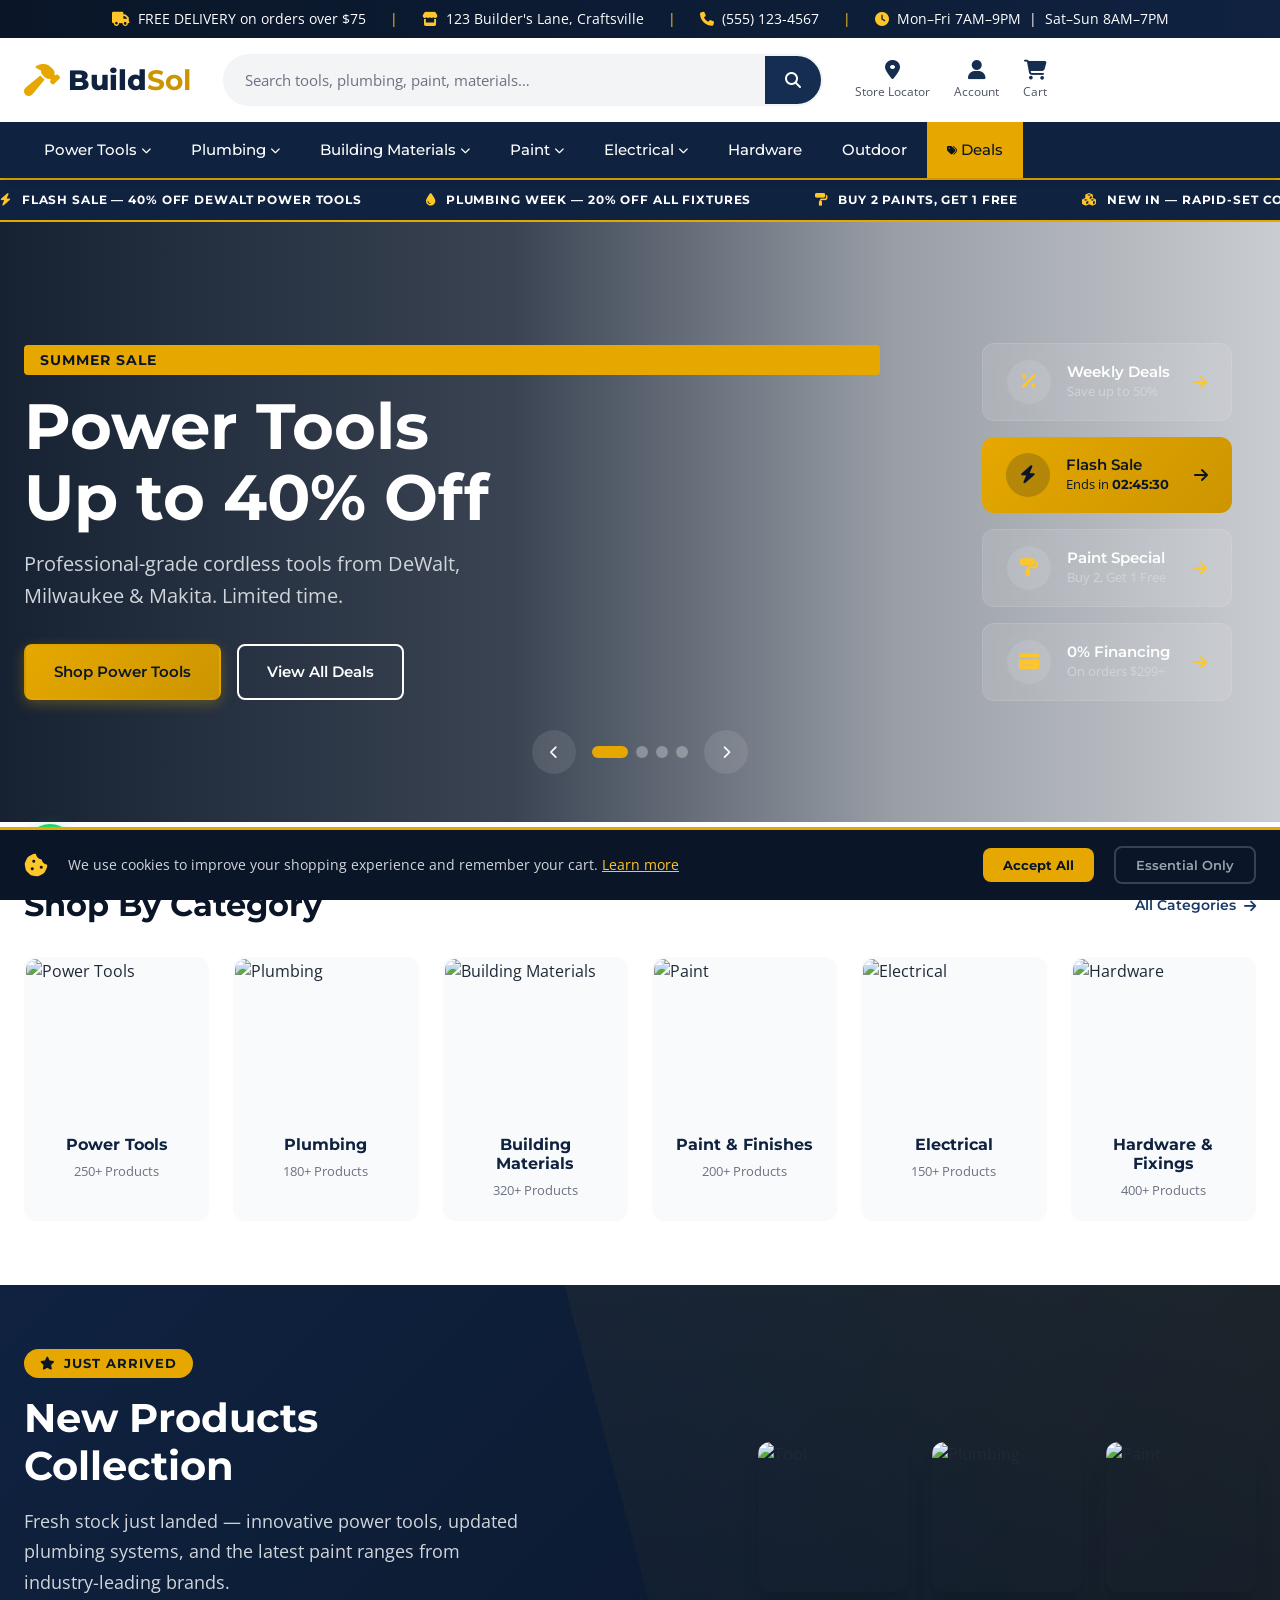
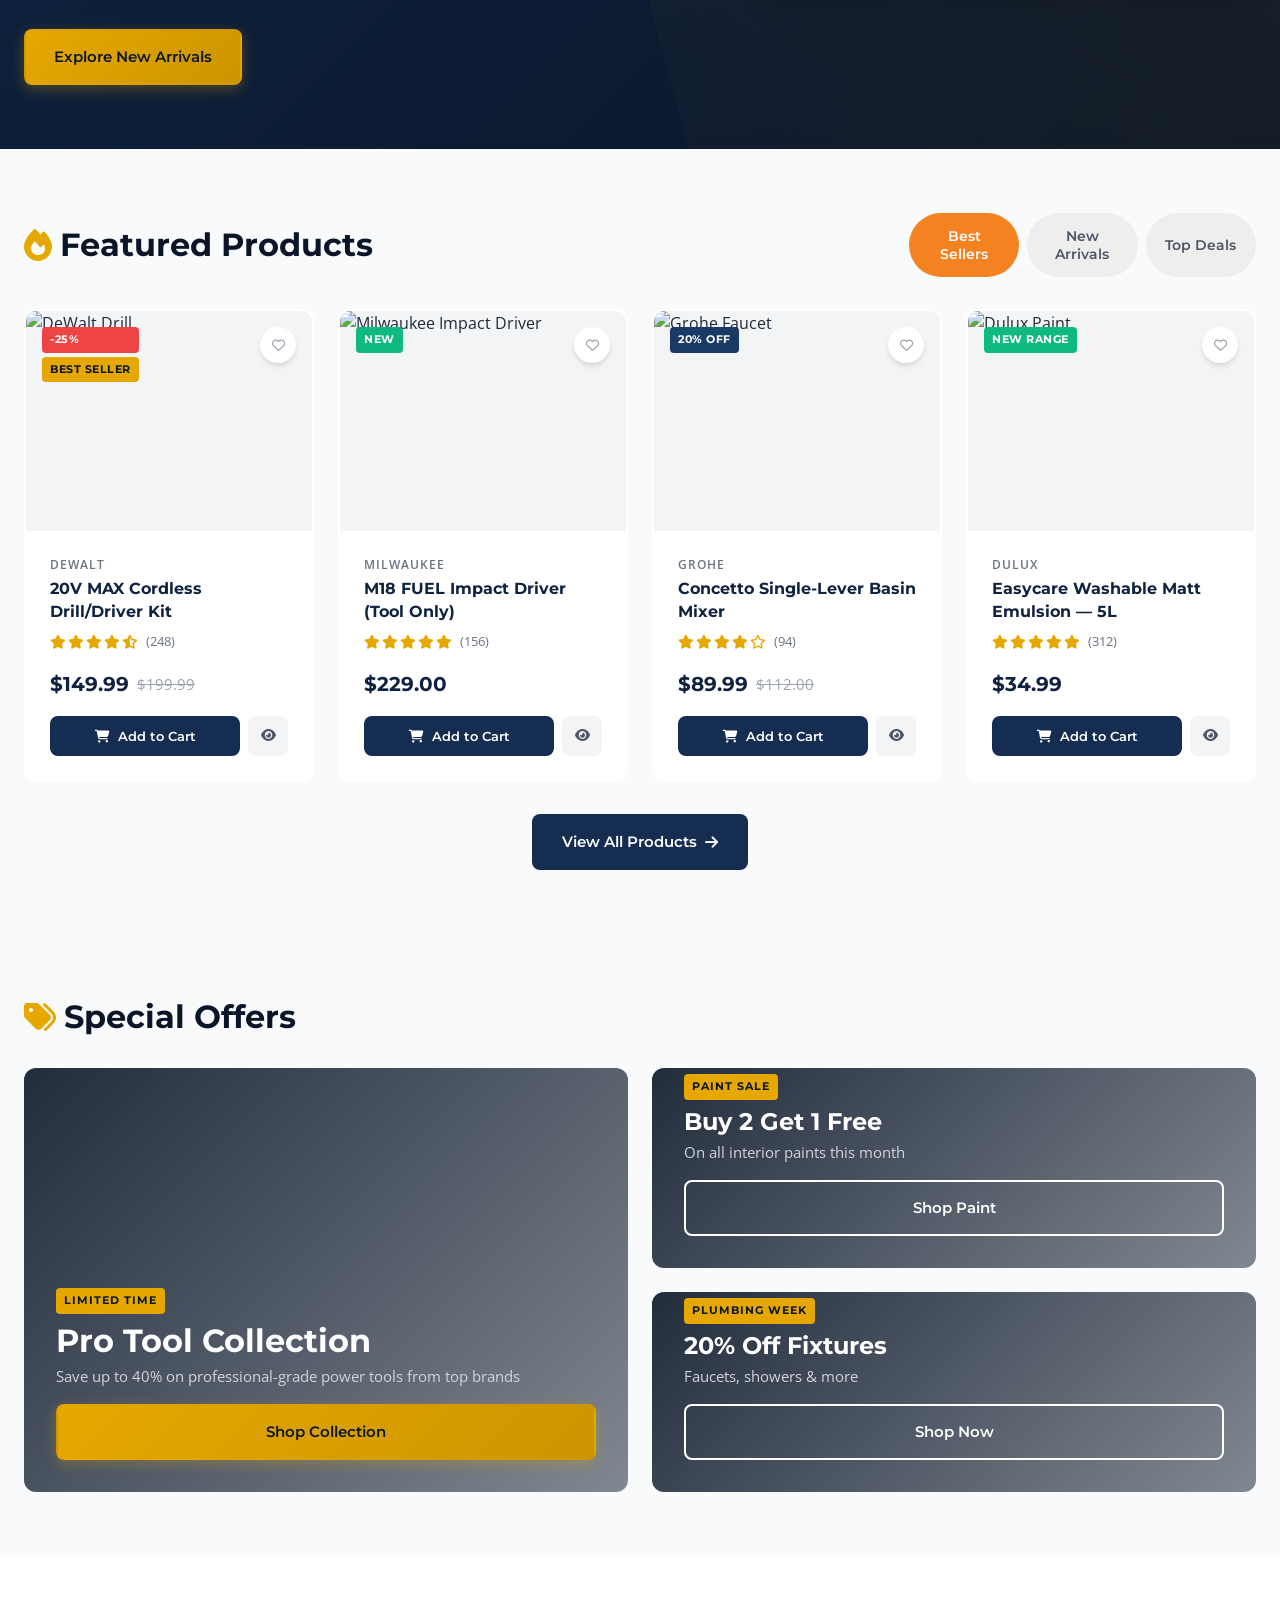
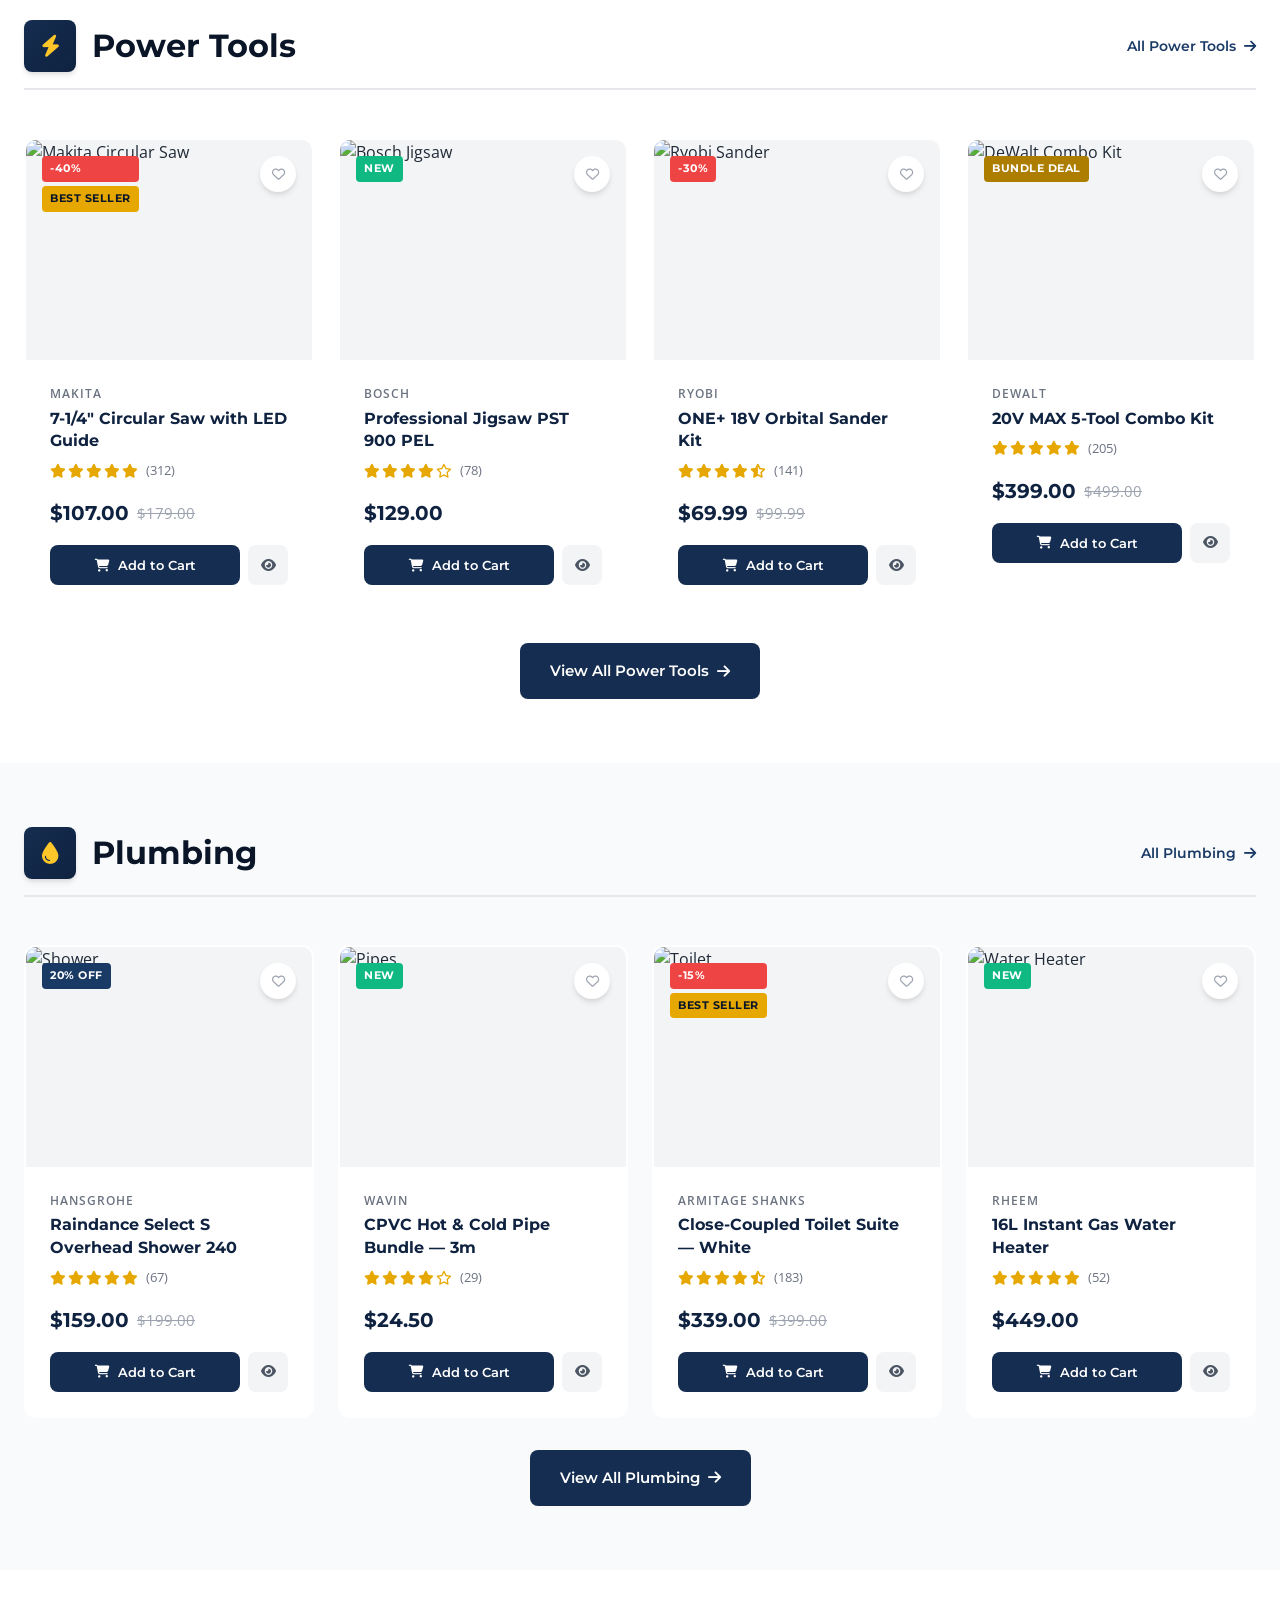
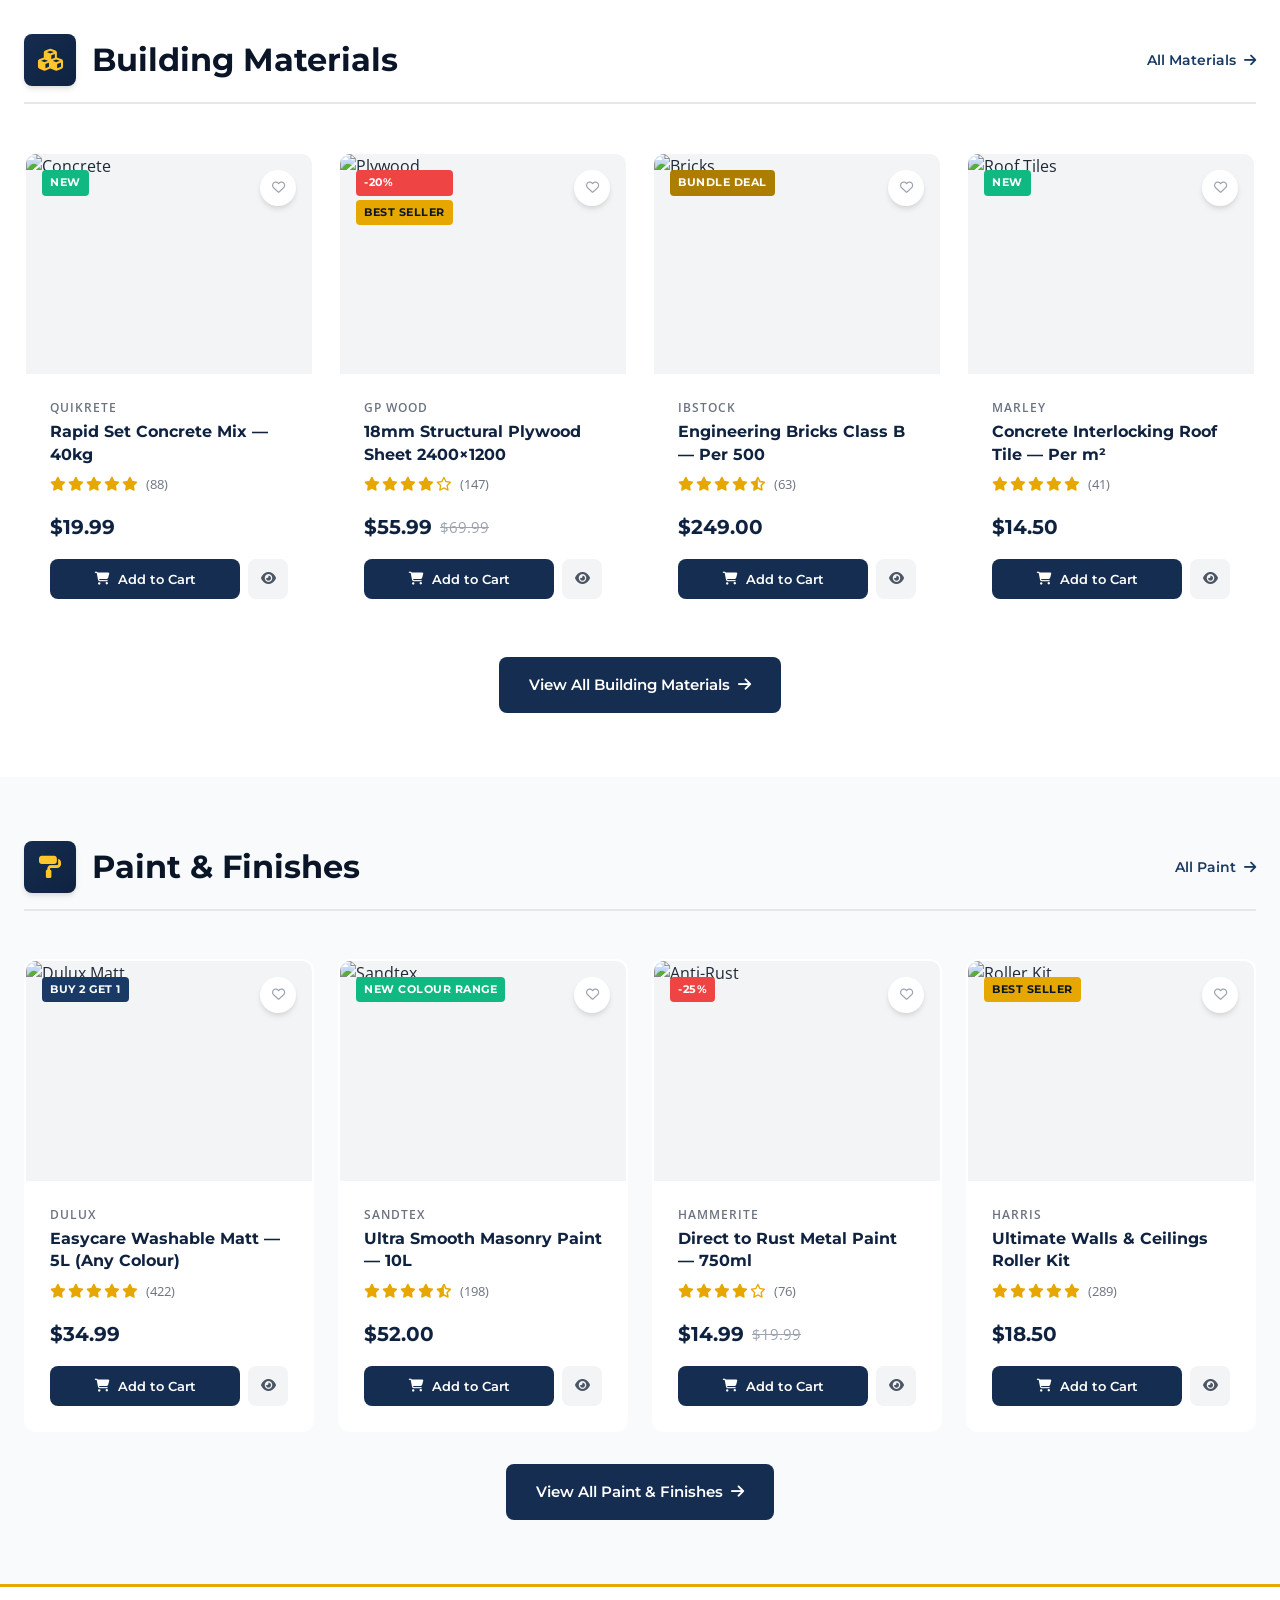
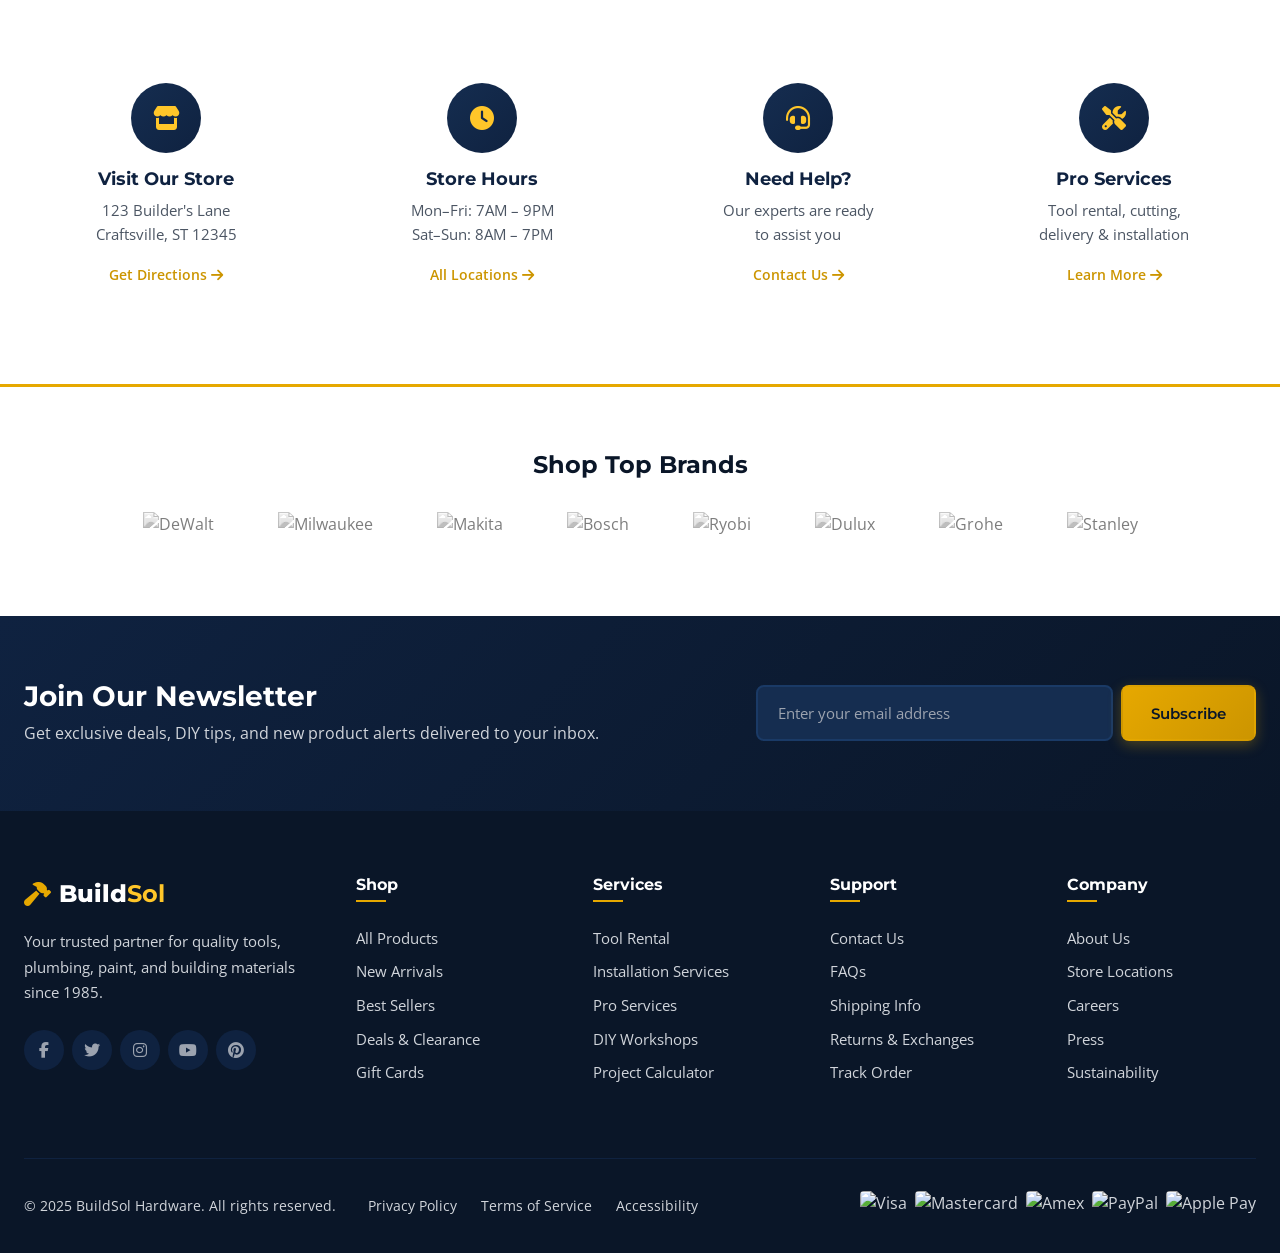
==== index.html @ 1470804d "Add files via upload" ====
<!DOCTYPE html>
<html lang="en">
<head>
    <meta charset="UTF-8">
    <meta name="viewport" content="width=device-width, initial-scale=1.0">
    <title>BuildSol Hardware | Tools, Plumbing, Paint & Materials</title>
    <link rel="preconnect" href="https://fonts.googleapis.com">
    <link rel="preconnect" href="https://fonts.gstatic.com" crossorigin>
    <link href="https://fonts.googleapis.com/css2?family=Montserrat:wght@400;500;600;700;800&family=Open+Sans:wght@400;500;600&display=swap" rel="stylesheet">
    <link rel="stylesheet" href="https://cdnjs.cloudflare.com/ajax/libs/font-awesome/6.4.0/css/all.min.css">
    <link rel="stylesheet" href="css/styles.css">
</head>
<body>

<!-- ===== ANNOUNCEMENT BAR ===== -->
<div class="announcement-bar">
    <div class="announcement-content">
        <span><i class="fas fa-truck"></i> FREE DELIVERY on orders over $75</span>
        <span class="separator">|</span>
        <span><i class="fas fa-store"></i> 123 Builder's Lane, Craftsville</span>
        <span class="separator">|</span>
        <span><i class="fas fa-phone"></i> (555) 123-4567</span>
        <span class="separator">|</span>
        <span><i class="fas fa-clock"></i> Mon–Fri 7AM–9PM &nbsp;|&nbsp; Sat–Sun 8AM–7PM</span>
    </div>
</div>

<!-- ===== HEADER ===== -->
<header class="main-header">
    <div class="header-container">
        <div class="logo">
            <a href="index.html">
                <i class="fas fa-hammer"></i>
                <span>Build<strong>Sol</strong></span>
            </a>
        </div>
        <div class="search-bar">
            <input type="text" placeholder="Search tools, plumbing, paint, materials…">
            <button type="button"><i class="fas fa-search"></i></button>
        </div>
        <nav class="header-actions">
            <a href="#" class="action-link"><i class="fas fa-map-marker-alt"></i><span>Store Locator</span></a>
            <!--<a href="#" class="action-link"><i class="fas fa-user"></i><span>Account</span></a>-->
	    <a href="#registerForm" class="action-link" id="accountBtn"><i class="fas fa-user"></i><span>Account</span></a>
            <a href="#" class="action-link cart-link"><i class="fas fa-shopping-cart"></i><span>Cart</span><span class="cart-count">3</span></a>
        </nav>
        <button class="mobile-menu-toggle" id="mobileMenuToggle"><i class="fas fa-bars"></i></button>
    </div>
    <nav class="main-nav">
        <ul class="nav-list">
            <li class="nav-item dropdown">
                <a href="power-tools.html">Power Tools <i class="fas fa-chevron-down"></i></a>
                <div class="dropdown-menu">
                    <div class="dropdown-column"><h4>Drills & Drivers</h4><a href="#">Cordless Drills</a><a href="#">Impact Drivers</a><a href="#">Hammer Drills</a><a href="#">Drill Bit Sets</a></div>
                    <div class="dropdown-column"><h4>Saws & Cutting</h4><a href="#">Circular Saws</a><a href="#">Jigsaws</a><a href="#">Reciprocating Saws</a><a href="#">Angle Grinders</a></div>
                    <div class="dropdown-column"><h4>Finishing</h4><a href="#">Sanders & Polishers</a><a href="#">Routers</a><a href="#">Nail Guns</a><a href="#">Heat Guns</a></div>
                    <div class="dropdown-column"><h4>Accessories</h4><a href="#">Batteries & Chargers</a><a href="#">Blades & Discs</a><a href="#">Combo Kits</a><a href="#">Cases & Storage</a></div>
                </div>
            </li>
            <li class="nav-item dropdown">
                <a href="plumbing.html">Plumbing <i class="fas fa-chevron-down"></i></a>
                <div class="dropdown-menu">
                    <div class="dropdown-column"><h4>Pipes & Fittings</h4><a href="#">PVC Pipes</a><a href="#">CPVC Pipes</a><a href="#">Copper Pipes</a><a href="#">Push-Fit Fittings</a></div>
                    <div class="dropdown-column"><h4>Fixtures</h4><a href="#">Faucets & Taps</a><a href="#">Showerheads</a><a href="#">Toilets & Cisterns</a><a href="#">Sinks & Basins</a></div>
                    <div class="dropdown-column"><h4>Water Heating</h4><a href="#">Geyser Units</a><a href="#">Inline Heaters</a><a href="#">Valves & Stopcocks</a><a href="#">Drain Solutions</a></div>
                </div>
            </li>
            <li class="nav-item dropdown">
                <a href="building-materials.html">Building Materials <i class="fas fa-chevron-down"></i></a>
                <div class="dropdown-menu">
                    <div class="dropdown-column"><h4>Lumber & Board</h4><a href="#">Dimensional Lumber</a><a href="#">Plywood Sheets</a><a href="#">OSB Board</a><a href="#">Treated Timber</a></div>
                    <div class="dropdown-column"><h4>Concrete & Masonry</h4><a href="#">Cement & Concrete Mix</a><a href="#">Bricks & Blocks</a><a href="#">Mortar & Grout</a><a href="#">Steel Reinforcing</a></div>
                    <div class="dropdown-column"><h4>Roofing</h4><a href="#">Corrugated Roofing</a><a href="#">Roof Tiles</a><a href="#">Insulation</a><a href="#">Waterproofing</a></div>
                </div>
            </li>
            <li class="nav-item dropdown">
                <a href="paint.html">Paint <i class="fas fa-chevron-down"></i></a>
                <div class="dropdown-menu">
                    <div class="dropdown-column"><h4>Interior Paint</h4><a href="#">Matt Emulsion</a><a href="#">Silk & Satin</a><a href="#">Ceiling Paint</a><a href="#">Feature Wall</a></div>
                    <div class="dropdown-column"><h4>Exterior Paint</h4><a href="#">Masonry Paint</a><a href="#">Wood Stain</a><a href="#">Anti-Rust Paint</a><a href="#">Waterproof Coatings</a></div>
                    <div class="dropdown-column"><h4>Supplies</h4><a href="#">Rollers & Brushes</a><a href="#">Primers & Undercoats</a><a href="#">Painter's Tape</a><a href="#">Paint Trays & Kits</a></div>
                </div>
            </li>
            <li class="nav-item dropdown">
                <a href="#">Electrical <i class="fas fa-chevron-down"></i></a>
                <div class="dropdown-menu">
                    <div class="dropdown-column"><h4>Wiring</h4><a href="#">Electrical Cable</a><a href="#">Conduit & Trunking</a><a href="#">Junction Boxes</a></div>
                    <div class="dropdown-column"><h4>Devices</h4><a href="#">Switches & Sockets</a><a href="#">Circuit Breakers</a><a href="#">Distribution Boards</a></div>
                </div>
            </li>
            <li class="nav-item"><a href="#">Hardware</a></li>
            <li class="nav-item"><a href="#">Outdoor</a></li>
            <li class="nav-item highlight"><a href="#"><i class="fas fa-tags"></i> Deals</a></li>
        </ul>
    </nav>
</header>

<!-- Mobile Nav -->
<nav class="mobile-nav" id="mobileNav">
    <div class="mobile-nav-header"><span>Menu</span><button class="mobile-nav-close" id="mobileNavClose"><i class="fas fa-times"></i></button></div>
    <ul class="mobile-nav-list">
        <li><a href="power-tools.html">Power Tools</a></li>
        <li><a href="plumbing.html">Plumbing</a></li>
        <li><a href="building-materials.html">Building Materials</a></li>
        <li><a href="paint.html">Paint</a></li>
        <li><a href="#">Electrical</a></li>
        <li><a href="#">Hardware</a></li>
        <li><a href="#">Outdoor</a></li>
        <li><a href="#" class="highlight"><i class="fas fa-tags"></i> Deals</a></li>
    </ul>
</nav>
<div class="mobile-nav-overlay" id="mobileNavOverlay"></div>

<!-- ===== PROMO STRIP ===== -->
<div class="promo-strip">
    <div class="promo-strip-inner">
        <div class="promo-strip-item"><i class="fas fa-bolt"></i> Flash Sale — 40% Off DeWalt Power Tools</div>
        <div class="promo-strip-item"><i class="fas fa-tint"></i> Plumbing Week — 20% Off All Fixtures</div>
        <div class="promo-strip-item"><i class="fas fa-paint-roller"></i> Buy 2 Paints, Get 1 Free</div>
        <div class="promo-strip-item"><i class="fas fa-cubes"></i> New In — Rapid-Set Concrete Mix</div>
        <div class="promo-strip-item"><i class="fas fa-truck"></i> Free Delivery Orders Over $75</div>
        <div class="promo-strip-item"><i class="fas fa-credit-card"></i> 0% Finance on Orders $299+</div>
        <div class="promo-strip-item"><i class="fas fa-bolt"></i> Flash Sale — 40% Off DeWalt Power Tools</div>
        <div class="promo-strip-item"><i class="fas fa-tint"></i> Plumbing Week — 20% Off All Fixtures</div>
        <div class="promo-strip-item"><i class="fas fa-paint-roller"></i> Buy 2 Paints, Get 1 Free</div>
        <div class="promo-strip-item"><i class="fas fa-cubes"></i> New In — Rapid-Set Concrete Mix</div>
        <div class="promo-strip-item"><i class="fas fa-truck"></i> Free Delivery Orders Over $75</div>
        <div class="promo-strip-item"><i class="fas fa-credit-card"></i> 0% Finance on Orders $299+</div>
    </div>
</div>

<main>

<!-- ===== HERO SLIDER ===== -->
<section class="hero-section">
    <div class="hero-slider" id="heroSlider">
        <div class="slide active">
            <div class="slide-background" style="background-image:url('https://images.unsplash.com/photo-1504148455328-c376907d081c?w=1600&q=80')"></div>
            <div class="slide-content">
                <span class="slide-tag">Summer Sale</span>
                <h1>Power Tools<br>Up to 40% Off</h1>
                <p>Professional-grade cordless tools from DeWalt, Milwaukee & Makita. Limited time.</p>
                <div class="slide-buttons"><a href="power-tools.html" class="btn btn-primary">Shop Power Tools</a><a href="#" class="btn btn-outline">View All Deals</a></div>
            </div>
        </div>
        <div class="slide">
            <div class="slide-background" style="background-image:url('https://images.unsplash.com/photo-1585704032915-c3400ca199e7?w=1600&q=80')"></div>
            <div class="slide-content">
                <span class="slide-tag">Plumbing Week</span>
                <h1>20% Off All<br>Plumbing Fixtures</h1>
                <p>Faucets, showerheads, toilets and more. Quality brands at unbeatable prices.</p>
                <div class="slide-buttons"><a href="plumbing.html" class="btn btn-primary">Shop Plumbing</a><a href="#" class="btn btn-outline">Learn More</a></div>
            </div>
        </div>
        <div class="slide">
            <div class="slide-background" style="background-image:url('https://images.unsplash.com/photo-1562259949-e8e7689d7828?w=1600&q=80')"></div>
            <div class="slide-content">
                <span class="slide-tag">Paint Sale</span>
                <h1>Buy 2 Get 1 Free<br>On All Paints</h1>
                <p>Interior, exterior, primers and stains. Over 2,000 colour options in store.</p>
                <div class="slide-buttons"><a href="paint.html" class="btn btn-primary">Shop Paint</a><a href="#" class="btn btn-outline">Colour Guide</a></div>
            </div>
        </div>
        <div class="slide">
            <div class="slide-background" style="background-image:url('https://images.unsplash.com/photo-1558618666-fcd25c85cd64?w=1600&q=80')"></div>
            <div class="slide-content">
                <span class="slide-tag">New Arrivals</span>
                <h1>Fresh Stock:<br>Building Materials</h1>
                <p>Rapid-set concrete, new plywood grades, treated timber and more just landed.</p>
                <div class="slide-buttons"><a href="building-materials.html" class="btn btn-primary">Explore Materials</a></div>
            </div>
        </div>
    </div>
    <div class="slider-controls">
        <button class="slider-arrow prev" id="sliderPrev"><i class="fas fa-chevron-left"></i></button>
        <div class="slider-dots" id="sliderDots">
            <button class="dot active"></button><button class="dot"></button><button class="dot"></button><button class="dot"></button>
        </div>
        <button class="slider-arrow next" id="sliderNext"><i class="fas fa-chevron-right"></i></button>
    </div>
    <aside class="promo-sidebar">
        <div class="promo-card"><div class="promo-icon"><i class="fas fa-percent"></i></div><div class="promo-info"><h4>Weekly Deals</h4><p>Save up to 50%</p></div><a href="#" class="promo-link"><i class="fas fa-arrow-right"></i></a></div>
        <div class="promo-card featured"><div class="promo-icon"><i class="fas fa-bolt"></i></div><div class="promo-info"><h4>Flash Sale</h4><p>Ends in <span class="countdown" id="flashCountdown">02:45:30</span></p></div><a href="#" class="promo-link"><i class="fas fa-arrow-right"></i></a></div>
        <div class="promo-card"><div class="promo-icon"><i class="fas fa-paint-roller"></i></div><div class="promo-info"><h4>Paint Special</h4><p>Buy 2, Get 1 Free</p></div><a href="#" class="promo-link"><i class="fas fa-arrow-right"></i></a></div>
        <div class="promo-card"><div class="promo-icon"><i class="fas fa-credit-card"></i></div><div class="promo-info"><h4>0% Financing</h4><p>On orders $299+</p></div><a href="#" class="promo-link"><i class="fas fa-arrow-right"></i></a></div>
    </aside>
</section>

<!-- ===== CATEGORIES ===== -->
<section class="categories-section">
    <div class="section-container">
        <div class="section-header"><h2>Shop By Category</h2><a href="#" class="view-all">All Categories <i class="fas fa-arrow-right"></i></a></div>
        <div class="categories-grid">
            <a href="power-tools.html" class="category-card"><div class="category-image"><img src="https://images.unsplash.com/photo-1504148455328-c376907d081c?w=400&q=80" alt="Power Tools"></div><div class="category-info"><h3>Power Tools</h3><span>250+ Products</span></div></a>
            <a href="plumbing.html" class="category-card"><div class="category-image"><img src="https://images.unsplash.com/photo-1585704032915-c3400ca199e7?w=400&q=80" alt="Plumbing"></div><div class="category-info"><h3>Plumbing</h3><span>180+ Products</span></div></a>
            <a href="building-materials.html" class="category-card"><div class="category-image"><img src="https://images.unsplash.com/photo-1558618666-fcd25c85cd64?w=400&q=80" alt="Building Materials"></div><div class="category-info"><h3>Building Materials</h3><span>320+ Products</span></div></a>
            <a href="paint.html" class="category-card"><div class="category-image"><img src="https://images.unsplash.com/photo-1562259949-e8e7689d7828?w=400&q=80" alt="Paint"></div><div class="category-info"><h3>Paint & Finishes</h3><span>200+ Products</span></div></a>
            <a href="#" class="category-card"><div class="category-image"><img src="https://images.unsplash.com/photo-1621905251189-08b45d6a269e?w=400&q=80" alt="Electrical"></div><div class="category-info"><h3>Electrical</h3><span>150+ Products</span></div></a>
            <a href="#" class="category-card"><div class="category-image"><img src="https://images.unsplash.com/photo-1572981779307-38b8cabb2407?w=400&q=80" alt="Hardware"></div><div class="category-info"><h3>Hardware & Fixings</h3><span>400+ Products</span></div></a>
        </div>
    </div>
</section>

<!-- ===== NEW ARRIVALS BANNER ===== -->
<section class="new-products-banner">
    <div class="banner-container">
        <div class="banner-content">
            <span class="banner-tag"><i class="fas fa-star"></i> Just Arrived</span>
            <h2>New Products Collection</h2>
            <p>Fresh stock just landed — innovative power tools, updated plumbing systems, and the latest paint ranges from industry-leading brands.</p>
            <a href="#" class="btn btn-primary">Explore New Arrivals</a>
        </div>
        <div class="banner-products">
            <div class="floating-product" style="--delay:0s"><img src="https://images.unsplash.com/photo-1504148455328-c376907d081c?w=300&q=80" alt="Tool"></div>
            <div class="floating-product" style="--delay:0.5s"><img src="https://images.unsplash.com/photo-1585704032915-c3400ca199e7?w=300&q=80" alt="Plumbing"></div>
            <div class="floating-product" style="--delay:1s"><img src="https://images.unsplash.com/photo-1562259949-e8e7689d7828?w=300&q=80" alt="Paint"></div>
        </div>
    </div>
</section>

<!-- ===== FEATURED PRODUCTS ===== -->
<section class="products-section">
    <div class="section-container">
        <div class="section-header">
            <h2><i class="fas fa-fire"></i> Featured Products</h2>
            <div class="product-tabs">
                <button class="tab-btn active">Best Sellers</button>
                <button class="tab-btn">New Arrivals</button>
                <button class="tab-btn">Top Deals</button>
            </div>
        </div>
        <div class="products-grid">
            <div class="product-card"><div class="product-badges"><span class="badge sale">-25%</span><span class="badge bestseller">Best Seller</span></div><button class="wishlist-btn"><i class="far fa-heart"></i></button><div class="product-image"><img src="https://images.unsplash.com/photo-1504148455328-c376907d081c?w=400&q=80" alt="DeWalt Drill"></div><div class="product-info"><span class="product-brand">DeWalt</span><h3 class="product-name">20V MAX Cordless Drill/Driver Kit</h3><div class="product-rating"><div class="stars"><i class="fas fa-star"></i><i class="fas fa-star"></i><i class="fas fa-star"></i><i class="fas fa-star"></i><i class="fas fa-star-half-alt"></i></div><span class="rating-count">(248)</span></div><div class="product-price"><span class="current-price">$149.99</span><span class="original-price">$199.99</span></div><div class="product-actions"><button class="add-to-cart"><i class="fas fa-shopping-cart"></i> Add to Cart</button><button class="quick-view"><i class="fas fa-eye"></i></button></div></div></div>
            <div class="product-card"><div class="product-badges"><span class="badge new">New</span></div><button class="wishlist-btn"><i class="far fa-heart"></i></button><div class="product-image"><img src="https://images.unsplash.com/photo-1572981779307-38b8cabb2407?w=400&q=80" alt="Milwaukee Impact Driver"></div><div class="product-info"><span class="product-brand">Milwaukee</span><h3 class="product-name">M18 FUEL Impact Driver (Tool Only)</h3><div class="product-rating"><div class="stars"><i class="fas fa-star"></i><i class="fas fa-star"></i><i class="fas fa-star"></i><i class="fas fa-star"></i><i class="fas fa-star"></i></div><span class="rating-count">(156)</span></div><div class="product-price"><span class="current-price">$229.00</span></div><div class="product-actions"><button class="add-to-cart"><i class="fas fa-shopping-cart"></i> Add to Cart</button><button class="quick-view"><i class="fas fa-eye"></i></button></div></div></div>
            <div class="product-card"><div class="product-badges"><span class="badge promo">20% Off</span></div><button class="wishlist-btn"><i class="far fa-heart"></i></button><div class="product-image"><img src="https://images.unsplash.com/photo-1585704032915-c3400ca199e7?w=400&q=80" alt="Grohe Faucet"></div><div class="product-info"><span class="product-brand">Grohe</span><h3 class="product-name">Concetto Single-Lever Basin Mixer</h3><div class="product-rating"><div class="stars"><i class="fas fa-star"></i><i class="fas fa-star"></i><i class="fas fa-star"></i><i class="fas fa-star"></i><i class="far fa-star"></i></div><span class="rating-count">(94)</span></div><div class="product-price"><span class="current-price">$89.99</span><span class="original-price">$112.00</span></div><div class="product-actions"><button class="add-to-cart"><i class="fas fa-shopping-cart"></i> Add to Cart</button><button class="quick-view"><i class="fas fa-eye"></i></button></div></div></div>
            <div class="product-card"><div class="product-badges"><span class="badge new">New Range</span></div><button class="wishlist-btn"><i class="far fa-heart"></i></button><div class="product-image"><img src="https://images.unsplash.com/photo-1562259949-e8e7689d7828?w=400&q=80" alt="Dulux Paint"></div><div class="product-info"><span class="product-brand">Dulux</span><h3 class="product-name">Easycare Washable Matt Emulsion — 5L</h3><div class="product-rating"><div class="stars"><i class="fas fa-star"></i><i class="fas fa-star"></i><i class="fas fa-star"></i><i class="fas fa-star"></i><i class="fas fa-star"></i></div><span class="rating-count">(312)</span></div><div class="product-price"><span class="current-price">$34.99</span></div><div class="product-actions"><button class="add-to-cart"><i class="fas fa-shopping-cart"></i> Add to Cart</button><button class="quick-view"><i class="fas fa-eye"></i></button></div></div></div>
        </div>
        <div class="view-more-container"><a href="#" class="btn btn-secondary">View All Products <i class="fas fa-arrow-right"></i></a></div>
    </div>
</section>

<!-- ===== SPECIAL OFFERS ===== -->
<section class="special-offers">
    <div class="section-container">
        <div class="section-header"><h2><i class="fas fa-tags"></i> Special Offers</h2></div>
        <div class="offers-grid">
            <div class="offer-card large"><div class="offer-background" style="background-image:url('https://images.unsplash.com/photo-1504148455328-c376907d081c?w=800&q=80')"></div><div class="offer-content"><span class="offer-tag">Limited Time</span><h3>Pro Tool Collection</h3><p>Save up to 40% on professional-grade power tools from top brands</p><a href="power-tools.html" class="btn btn-primary">Shop Collection</a></div></div>
            <div class="offer-card"><div class="offer-background" style="background-image:url('https://images.unsplash.com/photo-1562259949-e8e7689d7828?w=600&q=80')"></div><div class="offer-content"><span class="offer-tag">Paint Sale</span><h3>Buy 2 Get 1 Free</h3><p>On all interior paints this month</p><a href="paint.html" class="btn btn-outline">Shop Paint</a></div></div>
            <div class="offer-card"><div class="offer-background" style="background-image:url('https://images.unsplash.com/photo-1585704032915-c3400ca199e7?w=600&q=80')"></div><div class="offer-content"><span class="offer-tag">Plumbing Week</span><h3>20% Off Fixtures</h3><p>Faucets, showers & more</p><a href="plumbing.html" class="btn btn-outline">Shop Now</a></div></div>
        </div>
    </div>
</section>

<!-- ===== POWER TOOLS SECTION ===== -->
<section class="dept-section">
    <div class="section-container">
        <div class="section-header"><div class="dept-header-left"><div class="dept-header-icon"><i class="fas fa-bolt"></i></div><h2>Power Tools</h2></div><a href="power-tools.html" class="view-all">All Power Tools <i class="fas fa-arrow-right"></i></a></div>
        <div class="products-grid">
            <div class="product-card"><div class="product-badges"><span class="badge sale">-40%</span><span class="badge bestseller">Best Seller</span></div><button class="wishlist-btn"><i class="far fa-heart"></i></button><div class="product-image"><img src="https://images.unsplash.com/photo-1597484661973-ee6cd0b6482c?w=400&q=80" alt="Makita Circular Saw"></div><div class="product-info"><span class="product-brand">Makita</span><h3 class="product-name">7-1/4" Circular Saw with LED Guide</h3><div class="product-rating"><div class="stars"><i class="fas fa-star"></i><i class="fas fa-star"></i><i class="fas fa-star"></i><i class="fas fa-star"></i><i class="fas fa-star"></i></div><span class="rating-count">(312)</span></div><div class="product-price"><span class="current-price">$107.00</span><span class="original-price">$179.00</span></div><div class="product-actions"><button class="add-to-cart"><i class="fas fa-shopping-cart"></i> Add to Cart</button><button class="quick-view"><i class="fas fa-eye"></i></button></div></div></div>
            <div class="product-card"><div class="product-badges"><span class="badge new">New</span></div><button class="wishlist-btn"><i class="far fa-heart"></i></button><div class="product-image"><img src="https://images.unsplash.com/photo-1504148455328-c376907d081c?w=400&q=80" alt="Bosch Jigsaw"></div><div class="product-info"><span class="product-brand">Bosch</span><h3 class="product-name">Professional Jigsaw PST 900 PEL</h3><div class="product-rating"><div class="stars"><i class="fas fa-star"></i><i class="fas fa-star"></i><i class="fas fa-star"></i><i class="fas fa-star"></i><i class="far fa-star"></i></div><span class="rating-count">(78)</span></div><div class="product-price"><span class="current-price">$129.00</span></div><div class="product-actions"><button class="add-to-cart"><i class="fas fa-shopping-cart"></i> Add to Cart</button><button class="quick-view"><i class="fas fa-eye"></i></button></div></div></div>
            <div class="product-card"><div class="product-badges"><span class="badge sale">-30%</span></div><button class="wishlist-btn"><i class="far fa-heart"></i></button><div class="product-image"><img src="https://images.unsplash.com/photo-1572981779307-38b8cabb2407?w=400&q=80" alt="Ryobi Sander"></div><div class="product-info"><span class="product-brand">Ryobi</span><h3 class="product-name">ONE+ 18V Orbital Sander Kit</h3><div class="product-rating"><div class="stars"><i class="fas fa-star"></i><i class="fas fa-star"></i><i class="fas fa-star"></i><i class="fas fa-star"></i><i class="fas fa-star-half-alt"></i></div><span class="rating-count">(141)</span></div><div class="product-price"><span class="current-price">$69.99</span><span class="original-price">$99.99</span></div><div class="product-actions"><button class="add-to-cart"><i class="fas fa-shopping-cart"></i> Add to Cart</button><button class="quick-view"><i class="fas fa-eye"></i></button></div></div></div>
            <div class="product-card"><div class="product-badges"><span class="badge bundle">Bundle Deal</span></div><button class="wishlist-btn"><i class="far fa-heart"></i></button><div class="product-image"><img src="https://images.unsplash.com/photo-1558618666-fcd25c85cd64?w=400&q=80" alt="DeWalt Combo Kit"></div><div class="product-info"><span class="product-brand">DeWalt</span><h3 class="product-name">20V MAX 5-Tool Combo Kit</h3><div class="product-rating"><div class="stars"><i class="fas fa-star"></i><i class="fas fa-star"></i><i class="fas fa-star"></i><i class="fas fa-star"></i><i class="fas fa-star"></i></div><span class="rating-count">(205)</span></div><div class="product-price"><span class="current-price">$399.00</span><span class="original-price">$499.00</span></div><div class="product-actions"><button class="add-to-cart"><i class="fas fa-shopping-cart"></i> Add to Cart</button><button class="quick-view"><i class="fas fa-eye"></i></button></div></div></div>
        </div>
        <div class="view-more-container"><a href="power-tools.html" class="btn btn-secondary">View All Power Tools <i class="fas fa-arrow-right"></i></a></div>
    </div>
</section>

<!-- ===== PLUMBING SECTION ===== -->
<section class="dept-section">
    <div class="section-container">
        <div class="section-header"><div class="dept-header-left"><div class="dept-header-icon"><i class="fas fa-tint"></i></div><h2>Plumbing</h2></div><a href="plumbing.html" class="view-all">All Plumbing <i class="fas fa-arrow-right"></i></a></div>
        <div class="products-grid">
            <div class="product-card"><div class="product-badges"><span class="badge promo">20% Off</span></div><button class="wishlist-btn"><i class="far fa-heart"></i></button><div class="product-image"><img src="https://images.unsplash.com/photo-1585704032915-c3400ca199e7?w=400&q=80" alt="Shower"></div><div class="product-info"><span class="product-brand">Hansgrohe</span><h3 class="product-name">Raindance Select S Overhead Shower 240</h3><div class="product-rating"><div class="stars"><i class="fas fa-star"></i><i class="fas fa-star"></i><i class="fas fa-star"></i><i class="fas fa-star"></i><i class="fas fa-star"></i></div><span class="rating-count">(67)</span></div><div class="product-price"><span class="current-price">$159.00</span><span class="original-price">$199.00</span></div><div class="product-actions"><button class="add-to-cart"><i class="fas fa-shopping-cart"></i> Add to Cart</button><button class="quick-view"><i class="fas fa-eye"></i></button></div></div></div>
            <div class="product-card"><div class="product-badges"><span class="badge new">New</span></div><button class="wishlist-btn"><i class="far fa-heart"></i></button><div class="product-image"><img src="https://images.unsplash.com/photo-1585704032915-c3400ca199e7?w=400&q=80" alt="Pipes"></div><div class="product-info"><span class="product-brand">Wavin</span><h3 class="product-name">CPVC Hot & Cold Pipe Bundle — 3m</h3><div class="product-rating"><div class="stars"><i class="fas fa-star"></i><i class="fas fa-star"></i><i class="fas fa-star"></i><i class="fas fa-star"></i><i class="far fa-star"></i></div><span class="rating-count">(29)</span></div><div class="product-price"><span class="current-price">$24.50</span></div><div class="product-actions"><button class="add-to-cart"><i class="fas fa-shopping-cart"></i> Add to Cart</button><button class="quick-view"><i class="fas fa-eye"></i></button></div></div></div>
            <div class="product-card"><div class="product-badges"><span class="badge sale">-15%</span><span class="badge bestseller">Best Seller</span></div><button class="wishlist-btn"><i class="far fa-heart"></i></button><div class="product-image"><img src="https://images.unsplash.com/photo-1585704032915-c3400ca199e7?w=400&q=80" alt="Toilet"></div><div class="product-info"><span class="product-brand">Armitage Shanks</span><h3 class="product-name">Close-Coupled Toilet Suite — White</h3><div class="product-rating"><div class="stars"><i class="fas fa-star"></i><i class="fas fa-star"></i><i class="fas fa-star"></i><i class="fas fa-star"></i><i class="fas fa-star-half-alt"></i></div><span class="rating-count">(183)</span></div><div class="product-price"><span class="current-price">$339.00</span><span class="original-price">$399.00</span></div><div class="product-actions"><button class="add-to-cart"><i class="fas fa-shopping-cart"></i> Add to Cart</button><button class="quick-view"><i class="fas fa-eye"></i></button></div></div></div>
            <div class="product-card"><div class="product-badges"><span class="badge new">New</span></div><button class="wishlist-btn"><i class="far fa-heart"></i></button><div class="product-image"><img src="https://images.unsplash.com/photo-1585704032915-c3400ca199e7?w=400&q=80" alt="Water Heater"></div><div class="product-info"><span class="product-brand">Rheem</span><h3 class="product-name">16L Instant Gas Water Heater</h3><div class="product-rating"><div class="stars"><i class="fas fa-star"></i><i class="fas fa-star"></i><i class="fas fa-star"></i><i class="fas fa-star"></i><i class="fas fa-star"></i></div><span class="rating-count">(52)</span></div><div class="product-price"><span class="current-price">$449.00</span></div><div class="product-actions"><button class="add-to-cart"><i class="fas fa-shopping-cart"></i> Add to Cart</button><button class="quick-view"><i class="fas fa-eye"></i></button></div></div></div>
        </div>
        <div class="view-more-container"><a href="plumbing.html" class="btn btn-secondary">View All Plumbing <i class="fas fa-arrow-right"></i></a></div>
    </div>
</section>

<!-- ===== BUILDING MATERIALS SECTION ===== -->
<section class="dept-section">
    <div class="section-container">
        <div class="section-header"><div class="dept-header-left"><div class="dept-header-icon"><i class="fas fa-cubes"></i></div><h2>Building Materials</h2></div><a href="building-materials.html" class="view-all">All Materials <i class="fas fa-arrow-right"></i></a></div>
        <div class="products-grid">
            <div class="product-card"><div class="product-badges"><span class="badge new">New</span></div><button class="wishlist-btn"><i class="far fa-heart"></i></button><div class="product-image"><img src="https://images.unsplash.com/photo-1558618666-fcd25c85cd64?w=400&q=80" alt="Concrete"></div><div class="product-info"><span class="product-brand">Quikrete</span><h3 class="product-name">Rapid Set Concrete Mix — 40kg</h3><div class="product-rating"><div class="stars"><i class="fas fa-star"></i><i class="fas fa-star"></i><i class="fas fa-star"></i><i class="fas fa-star"></i><i class="fas fa-star"></i></div><span class="rating-count">(88)</span></div><div class="product-price"><span class="current-price">$19.99</span></div><div class="product-actions"><button class="add-to-cart"><i class="fas fa-shopping-cart"></i> Add to Cart</button><button class="quick-view"><i class="fas fa-eye"></i></button></div></div></div>
            <div class="product-card"><div class="product-badges"><span class="badge sale">-20%</span><span class="badge bestseller">Best Seller</span></div><button class="wishlist-btn"><i class="far fa-heart"></i></button><div class="product-image"><img src="https://images.unsplash.com/photo-1558618666-fcd25c85cd64?w=400&q=80" alt="Plywood"></div><div class="product-info"><span class="product-brand">GP Wood</span><h3 class="product-name">18mm Structural Plywood Sheet 2400×1200</h3><div class="product-rating"><div class="stars"><i class="fas fa-star"></i><i class="fas fa-star"></i><i class="fas fa-star"></i><i class="fas fa-star"></i><i class="far fa-star"></i></div><span class="rating-count">(147)</span></div><div class="product-price"><span class="current-price">$55.99</span><span class="original-price">$69.99</span></div><div class="product-actions"><button class="add-to-cart"><i class="fas fa-shopping-cart"></i> Add to Cart</button><button class="quick-view"><i class="fas fa-eye"></i></button></div></div></div>
            <div class="product-card"><div class="product-badges"><span class="badge bundle">Bundle Deal</span></div><button class="wishlist-btn"><i class="far fa-heart"></i></button><div class="product-image"><img src="https://images.unsplash.com/photo-1558618666-fcd25c85cd64?w=400&q=80" alt="Bricks"></div><div class="product-info"><span class="product-brand">Ibstock</span><h3 class="product-name">Engineering Bricks Class B — Per 500</h3><div class="product-rating"><div class="stars"><i class="fas fa-star"></i><i class="fas fa-star"></i><i class="fas fa-star"></i><i class="fas fa-star"></i><i class="fas fa-star-half-alt"></i></div><span class="rating-count">(63)</span></div><div class="product-price"><span class="current-price">$249.00</span></div><div class="product-actions"><button class="add-to-cart"><i class="fas fa-shopping-cart"></i> Add to Cart</button><button class="quick-view"><i class="fas fa-eye"></i></button></div></div></div>
            <div class="product-card"><div class="product-badges"><span class="badge new">New</span></div><button class="wishlist-btn"><i class="far fa-heart"></i></button><div class="product-image"><img src="https://images.unsplash.com/photo-1558618666-fcd25c85cd64?w=400&q=80" alt="Roof Tiles"></div><div class="product-info"><span class="product-brand">Marley</span><h3 class="product-name">Concrete Interlocking Roof Tile — Per m²</h3><div class="product-rating"><div class="stars"><i class="fas fa-star"></i><i class="fas fa-star"></i><i class="fas fa-star"></i><i class="fas fa-star"></i><i class="fas fa-star"></i></div><span class="rating-count">(41)</span></div><div class="product-price"><span class="current-price">$14.50</span></div><div class="product-actions"><button class="add-to-cart"><i class="fas fa-shopping-cart"></i> Add to Cart</button><button class="quick-view"><i class="fas fa-eye"></i></button></div></div></div>
        </div>
        <div class="view-more-container"><a href="building-materials.html" class="btn btn-secondary">View All Building Materials <i class="fas fa-arrow-right"></i></a></div>
    </div>
</section>

<!-- ===== PAINT SECTION ===== -->
<section class="dept-section">
    <div class="section-container">
        <div class="section-header"><div class="dept-header-left"><div class="dept-header-icon"><i class="fas fa-paint-roller"></i></div><h2>Paint & Finishes</h2></div><a href="paint.html" class="view-all">All Paint <i class="fas fa-arrow-right"></i></a></div>
        <div class="products-grid">
            <div class="product-card"><div class="product-badges"><span class="badge promo">Buy 2 Get 1</span></div><button class="wishlist-btn"><i class="far fa-heart"></i></button><div class="product-image"><img src="https://images.unsplash.com/photo-1562259949-e8e7689d7828?w=400&q=80" alt="Dulux Matt"></div><div class="product-info"><span class="product-brand">Dulux</span><h3 class="product-name">Easycare Washable Matt — 5L (Any Colour)</h3><div class="product-rating"><div class="stars"><i class="fas fa-star"></i><i class="fas fa-star"></i><i class="fas fa-star"></i><i class="fas fa-star"></i><i class="fas fa-star"></i></div><span class="rating-count">(422)</span></div><div class="product-price"><span class="current-price">$34.99</span></div><div class="product-actions"><button class="add-to-cart"><i class="fas fa-shopping-cart"></i> Add to Cart</button><button class="quick-view"><i class="fas fa-eye"></i></button></div></div></div>
            <div class="product-card"><div class="product-badges"><span class="badge new">New Colour Range</span></div><button class="wishlist-btn"><i class="far fa-heart"></i></button><div class="product-image"><img src="https://images.unsplash.com/photo-1562259949-e8e7689d7828?w=400&q=80" alt="Sandtex"></div><div class="product-info"><span class="product-brand">Sandtex</span><h3 class="product-name">Ultra Smooth Masonry Paint — 10L</h3><div class="product-rating"><div class="stars"><i class="fas fa-star"></i><i class="fas fa-star"></i><i class="fas fa-star"></i><i class="fas fa-star"></i><i class="fas fa-star-half-alt"></i></div><span class="rating-count">(198)</span></div><div class="product-price"><span class="current-price">$52.00</span></div><div class="product-actions"><button class="add-to-cart"><i class="fas fa-shopping-cart"></i> Add to Cart</button><button class="quick-view"><i class="fas fa-eye"></i></button></div></div></div>
            <div class="product-card"><div class="product-badges"><span class="badge sale">-25%</span></div><button class="wishlist-btn"><i class="far fa-heart"></i></button><div class="product-image"><img src="https://images.unsplash.com/photo-1562259949-e8e7689d7828?w=400&q=80" alt="Anti-Rust"></div><div class="product-info"><span class="product-brand">Hammerite</span><h3 class="product-name">Direct to Rust Metal Paint — 750ml</h3><div class="product-rating"><div class="stars"><i class="fas fa-star"></i><i class="fas fa-star"></i><i class="fas fa-star"></i><i class="fas fa-star"></i><i class="far fa-star"></i></div><span class="rating-count">(76)</span></div><div class="product-price"><span class="current-price">$14.99</span><span class="original-price">$19.99</span></div><div class="product-actions"><button class="add-to-cart"><i class="fas fa-shopping-cart"></i> Add to Cart</button><button class="quick-view"><i class="fas fa-eye"></i></button></div></div></div>
            <div class="product-card"><div class="product-badges"><span class="badge bestseller">Best Seller</span></div><button class="wishlist-btn"><i class="far fa-heart"></i></button><div class="product-image"><img src="https://images.unsplash.com/photo-1562259949-e8e7689d7828?w=400&q=80" alt="Roller Kit"></div><div class="product-info"><span class="product-brand">Harris</span><h3 class="product-name">Ultimate Walls & Ceilings Roller Kit</h3><div class="product-rating"><div class="stars"><i class="fas fa-star"></i><i class="fas fa-star"></i><i class="fas fa-star"></i><i class="fas fa-star"></i><i class="fas fa-star"></i></div><span class="rating-count">(289)</span></div><div class="product-price"><span class="current-price">$18.50</span></div><div class="product-actions"><button class="add-to-cart"><i class="fas fa-shopping-cart"></i> Add to Cart</button><button class="quick-view"><i class="fas fa-eye"></i></button></div></div></div>
        </div>
        <div class="view-more-container"><a href="paint.html" class="btn btn-secondary">View All Paint & Finishes <i class="fas fa-arrow-right"></i></a></div>
    </div>
</section>

<!-- ===== STORE INFO ===== -->
<section class="store-info-banner">
    <div class="banner-container">
        <div class="store-info-grid">
            <div class="store-info-card"><div class="info-icon"><i class="fas fa-store"></i></div><h3>Visit Our Store</h3><p>123 Builder's Lane<br>Craftsville, ST 12345</p><a href="#" class="info-link">Get Directions <i class="fas fa-arrow-right"></i></a></div>
            <div class="store-info-card"><div class="info-icon"><i class="fas fa-clock"></i></div><h3>Store Hours</h3><p>Mon–Fri: 7AM – 9PM<br>Sat–Sun: 8AM – 7PM</p><a href="#" class="info-link">All Locations <i class="fas fa-arrow-right"></i></a></div>
            <div class="store-info-card"><div class="info-icon"><i class="fas fa-headset"></i></div><h3>Need Help?</h3><p>Our experts are ready<br>to assist you</p><a href="#" class="info-link">Contact Us <i class="fas fa-arrow-right"></i></a></div>
            <div class="store-info-card"><div class="info-icon"><i class="fas fa-tools"></i></div><h3>Pro Services</h3><p>Tool rental, cutting,<br>delivery & installation</p><a href="#" class="info-link">Learn More <i class="fas fa-arrow-right"></i></a></div>
        </div>
    </div>
</section>

<!-- ===== BRANDS ===== -->
<section class="brands-section">
    <div class="section-container">
        <h2>Shop Top Brands</h2>
        <div class="brands-slider">
            <div class="brand-logo"><img src="https://via.placeholder.com/120x40?text=DeWalt" alt="DeWalt"></div>
            <div class="brand-logo"><img src="https://via.placeholder.com/120x40?text=Milwaukee" alt="Milwaukee"></div>
            <div class="brand-logo"><img src="https://via.placeholder.com/120x40?text=Makita" alt="Makita"></div>
            <div class="brand-logo"><img src="https://via.placeholder.com/120x40?text=Bosch" alt="Bosch"></div>
            <div class="brand-logo"><img src="https://via.placeholder.com/120x40?text=Ryobi" alt="Ryobi"></div>
            <div class="brand-logo"><img src="https://via.placeholder.com/120x40?text=Dulux" alt="Dulux"></div>
            <div class="brand-logo"><img src="https://via.placeholder.com/120x40?text=Grohe" alt="Grohe"></div>
            <div class="brand-logo"><img src="https://via.placeholder.com/120x40?text=Stanley" alt="Stanley"></div>
        </div>
    </div>
</section>

<!-- ===== NEWSLETTER ===== -->
<section class="newsletter-section">
    <div class="section-container">
        <div class="newsletter-content">
            <div class="newsletter-text"><h2>Join Our Newsletter</h2><p>Get exclusive deals, DIY tips, and new product alerts delivered to your inbox.</p></div>
            <form class="newsletter-form" onsubmit="return false;"><input type="email" placeholder="Enter your email address" required><button type="submit" class="btn btn-primary">Subscribe</button></form>
        </div>
    </div>
</section>

</main>

<!-- ===== FOOTER ===== -->
<footer class="main-footer">
    <div class="footer-container">
        <div class="footer-grid">
            <div class="footer-column"><div class="footer-logo"><i class="fas fa-hammer"></i><span>Build<strong>Sol</strong></span></div><p class="footer-description">Your trusted partner for quality tools, plumbing, paint, and building materials since 1985.</p><div class="social-links"><a href="#"><i class="fab fa-facebook-f"></i></a><a href="#"><i class="fab fa-twitter"></i></a><a href="#"><i class="fab fa-instagram"></i></a><a href="#"><i class="fab fa-youtube"></i></a><a href="#"><i class="fab fa-pinterest"></i></a></div></div>
            <div class="footer-column"><h4>Shop</h4><ul><li><a href="#">All Products</a></li><li><a href="#">New Arrivals</a></li><li><a href="#">Best Sellers</a></li><li><a href="#">Deals & Clearance</a></li><li><a href="#">Gift Cards</a></li></ul></div>
            <div class="footer-column"><h4>Services</h4><ul><li><a href="#">Tool Rental</a></li><li><a href="#">Installation Services</a></li><li><a href="#">Pro Services</a></li><li><a href="#">DIY Workshops</a></li><li><a href="#">Project Calculator</a></li></ul></div>
            <div class="footer-column"><h4>Support</h4><ul><li><a href="#">Contact Us</a></li><li><a href="#">FAQs</a></li><li><a href="#">Shipping Info</a></li><li><a href="#">Returns & Exchanges</a></li><li><a href="#">Track Order</a></li></ul></div>
            <div class="footer-column"><h4>Company</h4><ul><li><a href="#">About Us</a></li><li><a href="#">Store Locations</a></li><li><a href="#">Careers</a></li><li><a href="#">Press</a></li><li><a href="#">Sustainability</a></li></ul></div>
        </div>
        <div class="footer-bottom">
            <div class="footer-legal"><p>&copy; 2025 BuildSol Hardware. All rights reserved.</p><div class="legal-links"><a href="#">Privacy Policy</a><a href="#">Terms of Service</a><a href="#">Accessibility</a></div></div>
            <div class="payment-methods"><img src="https://via.placeholder.com/50x28?text=Visa" alt="Visa"><img src="https://via.placeholder.com/50x28?text=MC" alt="Mastercard"><img src="https://via.placeholder.com/50x28?text=Amex" alt="Amex"><img src="https://via.placeholder.com/50x28?text=PayPal" alt="PayPal"><img src="https://via.placeholder.com/50x28?text=Apple" alt="Apple Pay"></div>
        </div>
    </div>
</footer>



<!-- ACCOUNT POPUP -->

<div class="account-modal" id="accountModal">

    <div class="account-popup">

        <span class="close-account" id="closeAccount">
            &times;
        </span>

        <div class="account-header">
            <h2>My Account</h2>
            <p>Login or create an account</p>
        </div>

        <div class="account-tabs">

            <button class="tab-btn active" data-tab="loginForm">
                Login
            </button>

            <button class="tab-btn" data-tab="registerForm">
                Register
            </button>

        </div>

        <!-- LOGIN -->

        <div class="tab-content active" id="loginForm">

            <form>

                <div class="form-group">
                    <input
                        type="email"
                        placeholder="Email Address"
                        required
                    >
                </div>

                <div class="form-group">
                    <input
                        type="password"
                        placeholder="Password"
                        required
                    >
                </div>

                <button type="submit" class="btn btn-primary">
                    Login
                </button>

            </form>

        </div>

        <!-- REGISTER -->

        <div class="tab-content" id="registerForm">

            <form>

                <div class="form-group">
                    <input
                        type="text"
                        placeholder="Full Name"
                        required
                    >
                </div>

                <div class="form-group">
                    <input
                        type="email"
                        placeholder="Email Address"
                        required
                    >
                </div>

                <div class="form-group">
                    <input
                        type="password"
                        placeholder="Password"
                        required
                    >
                </div>

                <div class="form-group">
                    <input
                        type="password"
                        placeholder="Confirm Password"
                        required
                    >
                </div>

                <button type="submit" class="btn btn-primary">
                    Create Account
                </button>

            </form>

        </div>

    </div>

</div>

<script src="js/main.js"></script>

</body>
</html>
---- css/styles.css ----
/* =============================================================
   BuildSol Hardware — Global Stylesheet
   Shared across: index, plumbing, power-tools, materials, paint
   Theme: Navy & Gold
   ============================================================= */

/* ===== CSS Variables ===== */
:root {
    /* Navy Palette */
    --navy-900: #0a1628;
    --navy-800: #0f2240;
    --navy-700: #152d50;
    --navy-600: #1a3a66;
    --navy-500: #1e4d8c;
    --navy-400: #2563a8;
    --navy-300: #4a7fb8;
    --navy-200: #7fa8d4;
    --navy-100: #b3cce8;
    --navy-50:  #e6f0fa;

    /* Gold Palette */
    --gold-900: #6b4d00;
    --gold-800: #8c6500;
    --gold-700: #ad7d00;
    --gold-600: #cc9500;
    --gold-500: #e6a800;
    --gold-400: #ffc629;
    --gold-300: #ffd666;
    --gold-200: #ffe699;
    --gold-100: #fff2cc;
    --gold-50:  #fffae6;

    /* Neutrals */
    --white:    #ffffff;
    --gray-50:  #f9fafb;
    --gray-100: #f3f4f6;
    --gray-200: #e5e7eb;
    --gray-300: #d1d5db;
    --gray-400: #9ca3af;
    --gray-500: #6b7280;
    --gray-600: #4b5563;
    --gray-700: #374151;
    --gray-800: #1f2937;
    --gray-900: #111827;
    --black:    #000000;

    /* Status */
    --success: #10b981;
    --warning: #f59e0b;
    --error:   #ef4444;
    --info:    #3b82f6;

    /* Typography */
    --font-heading: 'Montserrat', sans-serif;
    --font-body:    'Open Sans', sans-serif;

    /* Spacing */
    --spacing-xs:  0.25rem;
    --spacing-sm:  0.5rem;
    --spacing-md:  1rem;
    --spacing-lg:  1.5rem;
    --spacing-xl:  2rem;
    --spacing-2xl: 3rem;
    --spacing-3xl: 4rem;

    /* Radius */
    --radius-sm:   4px;
    --radius-md:   8px;
    --radius-lg:   12px;
    --radius-xl:   16px;
    --radius-full: 9999px;

    /* Shadows */
    --shadow-sm: 0 1px 2px rgba(0,0,0,0.05);
    --shadow-md: 0 4px 6px -1px rgba(0,0,0,0.1), 0 2px 4px -1px rgba(0,0,0,0.06);
    --shadow-lg: 0 10px 15px -3px rgba(0,0,0,0.1), 0 4px 6px -2px rgba(0,0,0,0.05);
    --shadow-xl: 0 20px 25px -5px rgba(0,0,0,0.1), 0 10px 10px -5px rgba(0,0,0,0.04);

    /* Transitions */
    --transition-fast:   150ms ease;
    --transition-normal: 250ms ease;
    --transition-slow:   350ms ease;

    /* Container */
    --container-max:     1400px;
    --container-padding: 1.5rem;
}

/* ===== Reset & Base ===== */
*, *::before, *::after { box-sizing: border-box; margin: 0; padding: 0; }
html { scroll-behavior: smooth; }
body {
    font-family: var(--font-body);
    font-size: 16px;
    line-height: 1.6;
    color: var(--gray-800);
    background-color: var(--gray-50);
    overflow-x: hidden;
}
h1,h2,h3,h4,h5,h6 {
    font-family: var(--font-heading);
    font-weight: 700;
    line-height: 1.2;
    color: var(--navy-900);
}
a { text-decoration: none; color: inherit; transition: color var(--transition-fast); }
img { max-width: 100%; height: auto; display: block; }
button { cursor: pointer; font-family: inherit; border: none; background: none; }
ul, ol { list-style: none; }

/* ===== Layout Utilities ===== */
.section-container {
    max-width: var(--container-max);
    margin: 0 auto;
    padding: 0 var(--container-padding);
}

/* ===== Buttons ===== */
.btn {
    display: inline-flex;
    align-items: center;
    justify-content: center;
    gap: var(--spacing-sm);
    padding: 0.875rem 1.75rem;
    font-family: var(--font-heading);
    font-size: 0.9375rem;
    font-weight: 600;
    border-radius: var(--radius-md);
    transition: all var(--transition-normal);
    white-space: nowrap;
    cursor: pointer;
    border: 2px solid transparent;
}
.btn-primary {
    background: linear-gradient(135deg, var(--gold-500), var(--gold-600));
    color: var(--navy-900);
    box-shadow: 0 4px 14px rgba(230,168,0,0.3);
}
.btn-primary:hover {
    background: linear-gradient(135deg, var(--gold-400), var(--gold-500));
    transform: translateY(-2px);
    box-shadow: 0 6px 20px rgba(230,168,0,0.4);
}
.btn-secondary {
    background: var(--navy-700);
    color: var(--white);
}
.btn-secondary:hover {
    background: var(--navy-600);
    transform: translateY(-2px);
}
.btn-outline {
    background: transparent;
    color: var(--white);
    border-color: var(--white);
}
.btn-outline:hover {
    background: var(--white);
    color: var(--navy-800);
}
.btn-outline-navy {
    background: transparent;
    color: var(--navy-700);
    border-color: var(--navy-700);
}
.btn-outline-navy:hover {
    background: var(--navy-700);
    color: var(--white);
}

/* ===== Announcement Bar ===== */
.announcement-bar {
    background: linear-gradient(90deg, var(--navy-900), var(--navy-800));
    color: var(--white);
    padding: var(--spacing-sm) var(--spacing-md);
    font-size: 0.875rem;
    overflow: hidden;
}
.announcement-content {
    display: flex;
    justify-content: center;
    align-items: center;
    gap: var(--spacing-lg);
}
.announcement-content span {
    display: flex;
    align-items: center;
    gap: var(--spacing-sm);
    white-space: nowrap;
}
.announcement-content .separator { color: var(--gold-400); }
.announcement-content i { color: var(--gold-400); }

/* ===== Promo Strip (marquee) ===== */
.promo-strip {
    background: var(--navy-800);
    border-top: 2px solid var(--gold-500);
    border-bottom: 2px solid var(--gold-500);
    padding: 0.625rem 0;
    overflow: hidden;
}
.promo-strip-inner {
    display: flex;
    gap: 4rem;
    width: max-content;
    animation: marquee 30s linear infinite;
}
.promo-strip-item {
    display: flex;
    align-items: center;
    gap: 0.625rem;
    font-family: var(--font-heading);
    font-size: 0.78rem;
    font-weight: 700;
    text-transform: uppercase;
    letter-spacing: 0.07em;
    color: var(--white);
    white-space: nowrap;
}
.promo-strip-item i { color: var(--gold-400); }
@keyframes marquee {
    from { transform: translateX(0); }
    to   { transform: translateX(-50%); }
}

/* ===== Header ===== */
.main-header {
    background: var(--white);
    box-shadow: var(--shadow-md);
    position: sticky;
    top: 0;
    z-index: 1000;
}
.header-container {
    max-width: var(--container-max);
    margin: 0 auto;
    padding: var(--spacing-md) var(--container-padding);
    display: flex;
    align-items: center;
    gap: var(--spacing-xl);
}
.logo a {
    display: flex;
    align-items: center;
    gap: var(--spacing-sm);
    font-family: var(--font-heading);
    font-size: 1.75rem;
    font-weight: 800;
    color: var(--navy-800);
}
.logo i  { color: var(--gold-500); font-size: 2rem; }
.logo strong { color: var(--gold-600); }
.search-bar {
    flex: 1;
    max-width: 600px;
    display: flex;
    background: var(--gray-100);
    border-radius: var(--radius-full);
    overflow: hidden;
    border: 2px solid transparent;
    transition: all var(--transition-normal);
}
.search-bar:focus-within {
    border-color: var(--navy-400);
    background: var(--white);
    box-shadow: 0 0 0 4px rgba(30,77,140,0.1);
}
.search-bar input {
    flex: 1;
    padding: 0.875rem 1.25rem;
    border: none;
    background: transparent;
    font-size: 0.9375rem;
    color: var(--gray-800);
    outline: none;
    font-family: var(--font-body);
}
.search-bar input::placeholder { color: var(--gray-500); }
.search-bar button {
    padding: 0 1.25rem;
    background: var(--navy-700);
    color: var(--white);
    font-size: 1rem;
    transition: background var(--transition-fast);
}
.search-bar button:hover { background: var(--navy-600); }
.header-actions { display: flex; align-items: center; gap: var(--spacing-lg); }
.action-link {
    display: flex;
    flex-direction: column;
    align-items: center;
    gap: 2px;
    font-size: 0.75rem;
    color: var(--gray-600);
    transition: color var(--transition-fast);
}
.action-link i { font-size: 1.25rem; color: var(--navy-700); }
.action-link:hover { color: var(--navy-600); }
.action-link:hover i { color: var(--gold-500); }
.cart-link { position: relative; }
.cart-count {
    position: absolute;
    top: -8px; right: -8px;
    background: var(--gold-500);
    color: var(--navy-900);
    font-size: 0.6875rem;
    font-weight: 700;
    width: 18px; height: 18px;
    border-radius: 50%;
    display: flex;
    align-items: center;
    justify-content: center;
}
.mobile-menu-toggle { display: none; font-size: 1.5rem; color: var(--navy-700); }

/* ===== Main Navigation ===== */
.main-nav { background: var(--navy-800); }
.nav-list {
    max-width: var(--container-max);
    margin: 0 auto;
    padding: 0 var(--container-padding);
    display: flex;
    align-items: center;
}
.nav-item > a {
    display: flex;
    align-items: center;
    gap: var(--spacing-xs);
    padding: 1rem 1.25rem;
    color: var(--white);
    font-family: var(--font-heading);
    font-size: 0.9375rem;
    font-weight: 500;
    transition: all var(--transition-fast);
    white-space: nowrap;
}
.nav-item > a i { font-size: 0.625rem; transition: transform var(--transition-fast); }
.nav-item:hover > a { background: var(--navy-700); color: var(--gold-400); }
.nav-item:hover > a i { transform: rotate(180deg); }
.nav-item.highlight > a { background: var(--gold-500); color: var(--navy-900); }
.nav-item.highlight:hover > a { background: var(--gold-400); }
.nav-item.active > a { color: var(--gold-400); border-bottom: 3px solid var(--gold-400); }

/* Dropdown */
.dropdown { position: relative; }
.dropdown-menu {
    position: absolute;
    top: 100%; left: 0;
    min-width: 600px;
    background: var(--white);
    border-radius: 0 0 var(--radius-lg) var(--radius-lg);
    box-shadow: var(--shadow-xl);
    display: none;
    padding: var(--spacing-xl);
    gap: var(--spacing-xl);
    z-index: 100;
    border-top: 3px solid var(--gold-500);
}
.dropdown:hover .dropdown-menu { display: flex; }
.dropdown-column h4 {
    color: var(--navy-800);
    font-size: 0.875rem;
    font-weight: 700;
    margin-bottom: var(--spacing-md);
    padding-bottom: var(--spacing-sm);
    border-bottom: 2px solid var(--gold-400);
}
.dropdown-column a {
    display: block;
    padding: var(--spacing-sm) 0;
    color: var(--gray-600);
    font-size: 0.875rem;
    transition: all var(--transition-fast);
}
.dropdown-column a:hover { color: var(--navy-600); padding-left: var(--spacing-sm); }

/* ===== Mobile Navigation ===== */
.mobile-nav {
    position: fixed;
    top: 0; left: -100%;
    width: 300px;
    height: 100vh;
    background: var(--navy-900);
    z-index: 2000;
    transition: left var(--transition-normal);
    overflow-y: auto;
}
.mobile-nav.active { left: 0; }
.mobile-nav-header {
    display: flex;
    justify-content: space-between;
    align-items: center;
    padding: var(--spacing-lg);
    border-bottom: 1px solid var(--navy-700);
    color: var(--white);
    font-family: var(--font-heading);
    font-weight: 600;
}
.mobile-nav-close { color: var(--white); font-size: 1.25rem; }
.mobile-nav-list a {
    display: block;
    padding: var(--spacing-md) var(--spacing-lg);
    color: var(--gray-300);
    border-bottom: 1px solid var(--navy-800);
    font-family: var(--font-heading);
    font-size: 0.9rem;
    transition: all var(--transition-fast);
}
.mobile-nav-list a:hover,
.mobile-nav-list a.highlight { background: var(--navy-800); color: var(--gold-400); }
.mobile-nav-overlay {
    position: fixed; inset: 0;
    background: rgba(0,0,0,0.5);
    z-index: 1999;
    opacity: 0;
    visibility: hidden;
    transition: all var(--transition-normal);
}
.mobile-nav-overlay.active { opacity: 1; visibility: visible; }

/* ===== Hero Section ===== */
.hero-section { position: relative; height: 600px; overflow: hidden; }
.hero-slider   { position: relative; height: 100%; }
.slide {
    position: absolute; inset: 0;
    opacity: 0; visibility: hidden;
    transition: all 0.8s ease;
}
.slide.active { opacity: 1; visibility: visible; }
.slide-background {
    position: absolute; inset: 0;
    background-size: cover;
    background-position: center;
}
.slide-background::before {
    content: '';
    position: absolute; inset: 0;
    background: linear-gradient(
        90deg,
        rgba(10,22,40,0.95) 0%,
        rgba(10,22,40,0.80) 40%,
        rgba(10,22,40,0.40) 70%,
        rgba(10,22,40,0.20) 100%
    );
}
.slide-content {
    position: relative; z-index: 1;
    max-width: var(--container-max);
    margin: 0 auto;
    padding: 0 var(--container-padding);
    padding-right: 400px;
    height: 100%;
    display: flex;
    flex-direction: column;
    justify-content: center;
}
.slide-tag {
    display: inline-block;
    background: var(--gold-500);
    color: var(--navy-900);
    padding: var(--spacing-xs) var(--spacing-md);
    font-family: var(--font-heading);
    font-size: 0.875rem;
    font-weight: 700;
    border-radius: var(--radius-sm);
    margin-bottom: var(--spacing-md);
    text-transform: uppercase;
    letter-spacing: 1px;
}
.slide-content h1 { font-size: 4rem; color: var(--white); margin-bottom: var(--spacing-md); line-height: 1.1; }
.slide-content p  { font-size: 1.25rem; color: var(--gray-300); margin-bottom: var(--spacing-xl); max-width: 500px; }
.slide-buttons    { display: flex; gap: var(--spacing-md); }

/* Slider Controls */
.slider-controls {
    position: absolute;
    bottom: var(--spacing-2xl);
    left: 50%; transform: translateX(-50%);
    display: flex;
    align-items: center;
    gap: var(--spacing-md);
    z-index: 10;
}
.slider-arrow {
    width: 44px; height: 44px;
    border-radius: 50%;
    background: rgba(255,255,255,0.1);
    color: var(--white);
    display: flex; align-items: center; justify-content: center;
    transition: all var(--transition-fast);
    backdrop-filter: blur(10px);
}
.slider-arrow:hover { background: var(--gold-500); color: var(--navy-900); }
.slider-dots { display: flex; gap: var(--spacing-sm); }
.dot {
    width: 12px; height: 12px;
    border-radius: 50%;
    background: rgba(255,255,255,0.3);
    transition: all var(--transition-fast);
    cursor: pointer;
}
.dot:hover { background: rgba(255,255,255,0.5); }
.dot.active { background: var(--gold-500); width: 36px; border-radius: var(--radius-full); }

/* Promo Sidebar */
.promo-sidebar {
    position: absolute;
    top: 50%; right: var(--spacing-2xl);
    transform: translateY(-50%);
    display: flex;
    flex-direction: column;
    gap: var(--spacing-md);
    z-index: 10;
}
.promo-card {
    display: flex;
    align-items: center;
    gap: var(--spacing-md);
    background: rgba(255,255,255,0.1);
    backdrop-filter: blur(10px);
    padding: var(--spacing-md) var(--spacing-lg);
    border-radius: var(--radius-lg);
    border: 1px solid rgba(255,255,255,0.1);
    transition: all var(--transition-normal);
    min-width: 250px;
}
.promo-card:hover { background: rgba(255,255,255,0.15); transform: translateX(-5px); }
.promo-card.featured { background: linear-gradient(135deg, var(--gold-500), var(--gold-600)); border: none; }
.promo-card.featured .promo-icon,
.promo-card.featured .promo-info h4,
.promo-card.featured .promo-info p,
.promo-card.featured .promo-link { color: var(--navy-900); }
.promo-icon {
    width: 44px; height: 44px;
    border-radius: 50%;
    background: rgba(255,255,255,0.1);
    display: flex; align-items: center; justify-content: center;
    color: var(--gold-400);
    font-size: 1.125rem;
    flex-shrink: 0;
}
.promo-card.featured .promo-icon { background: rgba(10,22,40,0.2); }
.promo-info h4 { color: var(--white); font-size: 0.9375rem; font-weight: 600; }
.promo-info p  { color: var(--gray-300); font-size: 0.8125rem; }
.promo-info .countdown { font-family: var(--font-heading); font-weight: 700; color: var(--navy-900); }
.promo-link { color: var(--gold-400); margin-left: auto; font-size: 1rem; transition: transform var(--transition-fast); }
.promo-card:hover .promo-link { transform: translateX(3px); }

/* ===== Section Headers ===== */
.section-header {
    display: flex;
    justify-content: space-between;
    align-items: center;
    margin-bottom: var(--spacing-xl);
}
.section-header h2 { font-size: 2rem; display: flex; align-items: center; gap: var(--spacing-sm); }
.section-header h2 i { color: var(--gold-500); }
.view-all {
    display: flex;
    align-items: center;
    gap: var(--spacing-sm);
    color: var(--navy-600);
    font-weight: 600;
    font-family: var(--font-heading);
    font-size: 0.875rem;
    transition: all var(--transition-fast);
}
.view-all:hover { color: var(--gold-600); gap: var(--spacing-md); }

/* ===== Categories Section ===== */
.categories-section { padding: var(--spacing-3xl) 0; background: var(--white); }
.categories-grid {
    display: grid;
    grid-template-columns: repeat(6, 1fr);
    gap: var(--spacing-lg);
}
.category-card {
    display: flex;
    flex-direction: column;
    background: var(--gray-50);
    border-radius: var(--radius-lg);
    overflow: hidden;
    transition: all var(--transition-normal);
    border: 2px solid transparent;
}
.category-card:hover { transform: translateY(-8px); box-shadow: var(--shadow-xl); border-color: var(--gold-400); }
.category-image { height: 160px; overflow: hidden; }
.category-image img { width: 100%; height: 100%; object-fit: cover; transition: transform var(--transition-slow); }
.category-card:hover .category-image img { transform: scale(1.1); }
.category-info { padding: var(--spacing-md); text-align: center; }
.category-info h3 { font-size: 1rem; color: var(--navy-800); margin-bottom: var(--spacing-xs); }
.category-info span { font-size: 0.8125rem; color: var(--gray-500); }

/* ===== New Products Banner ===== */
.new-products-banner {
    background: linear-gradient(135deg, var(--navy-800), var(--navy-900));
    padding: var(--spacing-3xl) 0;
    position: relative;
    overflow: hidden;
}
.new-products-banner::before {
    content: '';
    position: absolute;
    top: -50%; right: -10%;
    width: 60%; height: 200%;
    background: linear-gradient(45deg, transparent, rgba(230,168,0,0.1));
    transform: rotate(-15deg);
}
.new-products-banner .banner-container {
    max-width: var(--container-max);
    margin: 0 auto;
    padding: 0 var(--container-padding);
    display: flex;
    align-items: center;
    justify-content: space-between;
    position: relative;
    z-index: 1;
}
.banner-content { max-width: 500px; }
.banner-tag {
    display: inline-flex;
    align-items: center;
    gap: var(--spacing-sm);
    background: var(--gold-500);
    color: var(--navy-900);
    padding: var(--spacing-xs) var(--spacing-md);
    font-family: var(--font-heading);
    font-size: 0.8125rem;
    font-weight: 700;
    border-radius: var(--radius-full);
    margin-bottom: var(--spacing-md);
    text-transform: uppercase;
    letter-spacing: 1px;
}
.banner-content h2 { font-size: 2.5rem; color: var(--white); margin-bottom: var(--spacing-md); }
.banner-content p  { color: var(--gray-300); font-size: 1.125rem; margin-bottom: var(--spacing-xl); line-height: 1.7; }
.banner-products { display: flex; gap: var(--spacing-lg); }
.floating-product {
    width: 150px; height: 150px;
    border-radius: var(--radius-lg);
    overflow: hidden;
    box-shadow: var(--shadow-xl);
    animation: float 3s ease-in-out infinite;
    animation-delay: var(--delay, 0s);
}
.floating-product img { width: 100%; height: 100%; object-fit: cover; }
@keyframes float {
    0%,100% { transform: translateY(0) rotate(0deg); }
    50%      { transform: translateY(-15px) rotate(2deg); }
}

/* ===== Products Section ===== */
.products-section { padding: var(--spacing-3xl) 0; background: var(--gray-50); }
.product-tabs { display: flex; gap: var(--spacing-sm); }
.tab-btn {
    padding: var(--spacing-sm) var(--spacing-lg);
    font-family: var(--font-heading);
    font-size: 0.875rem;
    font-weight: 600;
    color: var(--gray-600);
    border-radius: var(--radius-full);
    border: 2px solid var(--gray-200);
    transition: all var(--transition-fast);
}
.tab-btn:hover { color: var(--navy-700); border-color: var(--navy-300); }
.tab-btn.active { background: var(--navy-700); color: var(--white); border-color: var(--navy-700); }
.products-grid {
    display: grid;
    grid-template-columns: repeat(4, 1fr);
    gap: var(--spacing-lg);
    margin-bottom: var(--spacing-xl);
}

/* ===== Product Card ===== */
.product-card {
    background: var(--white);
    border-radius: var(--radius-lg);
    overflow: hidden;
    transition: all var(--transition-normal);
    position: relative;
    border: 2px solid transparent;
}
.product-card:hover { transform: translateY(-8px); box-shadow: var(--shadow-xl); border-color: var(--gold-400); }
.product-badges {
    position: absolute;
    top: var(--spacing-md); left: var(--spacing-md);
    display: flex; flex-direction: column;
    gap: var(--spacing-xs);
    z-index: 2;
}
.badge {
    padding: var(--spacing-xs) var(--spacing-sm);
    font-family: var(--font-heading);
    font-size: 0.6875rem;
    font-weight: 700;
    border-radius: var(--radius-sm);
    text-transform: uppercase;
    letter-spacing: 0.5px;
}
.badge.sale       { background: var(--error);   color: var(--white); }
.badge.new        { background: var(--success); color: var(--white); }
.badge.bestseller { background: var(--gold-500); color: var(--navy-900); }
.badge.promo      { background: var(--navy-600); color: var(--white); }
.badge.bundle     { background: var(--gold-700); color: var(--white); }
.wishlist-btn {
    position: absolute;
    top: var(--spacing-md); right: var(--spacing-md);
    width: 36px; height: 36px;
    border-radius: 50%;
    background: var(--white);
    color: var(--gray-400);
    display: flex; align-items: center; justify-content: center;
    box-shadow: var(--shadow-md);
    transition: all var(--transition-fast);
    z-index: 2;
}
.wishlist-btn:hover { color: var(--error); transform: scale(1.1); }
.wishlist-btn.active { color: var(--error); }
.product-image { height: 220px; overflow: hidden; background: var(--gray-100); }
.product-image img { width: 100%; height: 100%; object-fit: cover; transition: transform var(--transition-slow); }
.product-card:hover .product-image img { transform: scale(1.08); }
.product-info  { padding: var(--spacing-lg); }
.product-brand {
    font-size: 0.75rem;
    color: var(--gray-500);
    text-transform: uppercase;
    letter-spacing: 1px;
    font-weight: 600;
    display: block;
    margin-bottom: var(--spacing-xs);
}
.product-name {
    font-size: 1rem;
    color: var(--navy-800);
    margin-bottom: var(--spacing-sm);
    line-height: 1.4;
    display: -webkit-box;
    -webkit-line-clamp: 2;
    -webkit-box-orient: vertical;
    overflow: hidden;
}
.product-rating { display: flex; align-items: center; gap: var(--spacing-sm); margin-bottom: var(--spacing-md); }
.stars { display: flex; gap: 2px; color: var(--gold-500); font-size: 0.875rem; }
.rating-count { font-size: 0.8125rem; color: var(--gray-500); }
.product-price { display: flex; align-items: center; gap: var(--spacing-sm); margin-bottom: var(--spacing-md); }
.current-price  { font-family: var(--font-heading); font-size: 1.25rem; font-weight: 700; color: var(--navy-800); }
.original-price { font-size: 0.9375rem; color: var(--gray-400); text-decoration: line-through; }
.product-actions { display: flex; gap: var(--spacing-sm); }
.add-to-cart {
    flex: 1;
    padding: var(--spacing-sm) var(--spacing-md);
    background: var(--navy-700);
    color: var(--white);
    font-family: var(--font-heading);
    font-size: 0.8125rem;
    font-weight: 600;
    border-radius: var(--radius-md);
    display: flex; align-items: center; justify-content: center;
    gap: var(--spacing-sm);
    transition: all var(--transition-fast);
}
.add-to-cart:hover  { background: var(--gold-500); color: var(--navy-900); }
.add-to-cart.added  { background: var(--success); color: var(--white); }
.quick-view {
    width: 40px; height: 40px;
    border-radius: var(--radius-md);
    background: var(--gray-100);
    color: var(--gray-600);
    display: flex; align-items: center; justify-content: center;
    transition: all var(--transition-fast);
}
.quick-view:hover { background: var(--navy-700); color: var(--white); }
.view-more-container { text-align: center; margin-top: var(--spacing-xl); }

/* ===== Department Section (used on all category pages + home) ===== */
.dept-section { padding: var(--spacing-3xl) 0; }
.dept-section:nth-of-type(odd)  { background: var(--gray-50); }
.dept-section:nth-of-type(even) { background: var(--white); }
.dept-section .section-header {
    border-bottom: 2px solid var(--gray-200);
    padding-bottom: var(--spacing-md);
    margin-bottom: var(--spacing-2xl);
}
.dept-header-left { display: flex; align-items: center; gap: var(--spacing-md); }
.dept-header-icon {
    width: 52px; height: 52px;
    border-radius: var(--radius-md);
    background: linear-gradient(135deg, var(--navy-700), var(--navy-800));
    color: var(--gold-400);
    font-size: 1.375rem;
    display: flex; align-items: center; justify-content: center;
    flex-shrink: 0;
    box-shadow: var(--shadow-md);
}

/* ===== Page Hero (for department sub-pages) ===== */
.page-hero {
    background: linear-gradient(135deg, var(--navy-800) 0%, var(--navy-900) 100%);
    padding: var(--spacing-3xl) 0;
    position: relative;
    overflow: hidden;
}
.page-hero::before {
    content: '';
    position: absolute;
    top: -40%; right: -5%;
    width: 50%; height: 200%;
    background: linear-gradient(45deg, transparent, rgba(230,168,0,0.08));
    transform: rotate(-15deg);
}
.page-hero-content {
    position: relative; z-index: 1;
    max-width: var(--container-max);
    margin: 0 auto;
    padding: 0 var(--container-padding);
    display: flex;
    align-items: center;
    justify-content: space-between;
    gap: var(--spacing-xl);
}
.page-hero-text { flex: 1; }
.page-hero-text .breadcrumb {
    display: flex;
    align-items: center;
    gap: var(--spacing-sm);
    font-size: 0.875rem;
    color: var(--gray-400);
    margin-bottom: var(--spacing-md);
    font-family: var(--font-heading);
}
.page-hero-text .breadcrumb a { color: var(--gold-400); transition: color var(--transition-fast); }
.page-hero-text .breadcrumb a:hover { color: var(--gold-300); }
.page-hero-text .breadcrumb i { font-size: 0.625rem; }
.page-hero-text h1 { font-size: 3rem; color: var(--white); margin-bottom: var(--spacing-md); }
.page-hero-text p  { font-size: 1.125rem; color: var(--gray-300); max-width: 540px; line-height: 1.7; }
.page-hero-icon {
    width: 120px; height: 120px;
    border-radius: var(--radius-xl);
    background: rgba(255,255,255,0.08);
    border: 2px solid rgba(230,168,0,0.3);
    display: flex; align-items: center; justify-content: center;
    font-size: 3.5rem;
    color: var(--gold-400);
    flex-shrink: 0;
}

/* ===== Filter Bar (department pages) ===== */
.filter-bar {
    background: var(--white);
    border-bottom: 1px solid var(--gray-200);
    padding: var(--spacing-md) 0;
    position: sticky;
    top: 72px;
    z-index: 100;
    box-shadow: var(--shadow-sm);
}
.filter-bar-inner {
    max-width: var(--container-max);
    margin: 0 auto;
    padding: 0 var(--container-padding);
    display: flex;
    align-items: center;
    gap: var(--spacing-md);
    flex-wrap: wrap;
}
.filter-label { font-family: var(--font-heading); font-size: 0.875rem; font-weight: 700; color: var(--navy-800); white-space: nowrap; }
.filter-chips { display: flex; gap: var(--spacing-sm); flex-wrap: wrap; flex: 1; }
.chip {
    padding: 0.375rem 0.875rem;
    border-radius: var(--radius-full);
    border: 2px solid var(--gray-200);
    font-family: var(--font-heading);
    font-size: 0.8125rem;
    font-weight: 600;
    color: var(--gray-600);
    cursor: pointer;
    transition: all var(--transition-fast);
    white-space: nowrap;
}
.chip:hover  { border-color: var(--navy-400); color: var(--navy-700); }
.chip.active { background: var(--navy-700); border-color: var(--navy-700); color: var(--white); }
.sort-select {
    padding: 0.5rem 1rem;
    border: 2px solid var(--gray-200);
    border-radius: var(--radius-md);
    font-family: var(--font-heading);
    font-size: 0.8125rem;
    font-weight: 600;
    color: var(--navy-800);
    cursor: pointer;
    outline: none;
    transition: border-color var(--transition-fast);
    margin-left: auto;
}
.sort-select:focus { border-color: var(--navy-400); }

/* ===== Store Info Banner ===== */
.store-info-banner {
    background: var(--white);
    padding: var(--spacing-3xl) 0;
    border-top: 3px solid var(--gold-500);
    border-bottom: 3px solid var(--gold-500);
}
.store-info-banner .banner-container {
    max-width: var(--container-max);
    margin: 0 auto;
    padding: 0 var(--container-padding);
}
.store-info-grid { display: grid; grid-template-columns: repeat(4,1fr); gap: var(--spacing-xl); }
.store-info-card {
    text-align: center;
    padding: var(--spacing-xl);
    border-radius: var(--radius-lg);
    transition: all var(--transition-normal);
}
.store-info-card:hover { background: var(--gray-50); transform: translateY(-5px); }
.info-icon {
    width: 70px; height: 70px;
    border-radius: 50%;
    background: linear-gradient(135deg, var(--navy-700), var(--navy-800));
    color: var(--gold-400);
    font-size: 1.5rem;
    display: flex; align-items: center; justify-content: center;
    margin: 0 auto var(--spacing-md);
}
.store-info-card h3 { font-size: 1.125rem; color: var(--navy-800); margin-bottom: var(--spacing-sm); }
.store-info-card p  { color: var(--gray-600); font-size: 0.9375rem; margin-bottom: var(--spacing-md); line-height: 1.6; }
.info-link {
    display: inline-flex;
    align-items: center;
    gap: var(--spacing-xs);
    color: var(--gold-600);
    font-weight: 600;
    font-size: 0.875rem;
    transition: all var(--transition-fast);
}
.info-link:hover { color: var(--navy-600); gap: var(--spacing-sm); }

/* ===== Special Offers ===== */
.special-offers { padding: var(--spacing-3xl) 0; background: var(--gray-50); }
.offers-grid {
    display: grid;
    grid-template-columns: 1fr 1fr;
    grid-template-rows: repeat(2, 200px);
    gap: var(--spacing-lg);
}
.offer-card { position: relative; border-radius: var(--radius-lg); overflow: hidden; }
.offer-card.large { grid-row: span 2; }
.offer-background {
    position: absolute; inset: 0;
    background-size: cover;
    background-position: center;
    transition: transform var(--transition-slow);
}
.offer-card:hover .offer-background { transform: scale(1.05); }
.offer-background::before {
    content: '';
    position: absolute; inset: 0;
    background: linear-gradient(135deg, rgba(10,22,40,0.9) 0%, rgba(10,22,40,0.5) 100%);
}
.offer-content {
    position: relative; z-index: 1;
    height: 100%;
    padding: var(--spacing-xl);
    display: flex;
    flex-direction: column;
    justify-content: flex-end;
}
.offer-tag {
    display: inline-block;
    background: var(--gold-500);
    color: var(--navy-900);
    padding: var(--spacing-xs) var(--spacing-sm);
    font-family: var(--font-heading);
    font-size: 0.6875rem;
    font-weight: 700;
    border-radius: var(--radius-sm);
    margin-bottom: var(--spacing-sm);
    text-transform: uppercase;
    letter-spacing: 1px;
    width: fit-content;
}
.offer-content h3 { font-size: 1.5rem; color: var(--white); margin-bottom: var(--spacing-xs); }
.offer-card.large .offer-content h3 { font-size: 2rem; }
.offer-content p  { color: var(--gray-300); font-size: 0.9375rem; margin-bottom: var(--spacing-md); }

/* ===== Brands Section ===== */
.brands-section { padding: var(--spacing-3xl) 0; background: var(--white); text-align: center; }
.brands-section h2 { font-size: 1.5rem; margin-bottom: var(--spacing-xl); }
.brands-slider { display: flex; justify-content: center; align-items: center; gap: var(--spacing-3xl); flex-wrap: wrap; }
.brand-logo { opacity: 0.6; transition: all var(--transition-fast); filter: grayscale(100%); }
.brand-logo:hover { opacity: 1; filter: grayscale(0%); }
.brand-logo img { height: 40px; width: auto; }

/* ===== Newsletter ===== */
.newsletter-section { background: linear-gradient(135deg, var(--navy-800), var(--navy-900)); padding: var(--spacing-3xl) 0; }
.newsletter-content { display: flex; justify-content: space-between; align-items: center; gap: var(--spacing-2xl); }
.newsletter-text h2 { font-size: 1.75rem; color: var(--white); margin-bottom: var(--spacing-sm); }
.newsletter-text p  { color: var(--gray-300); font-size: 1rem; }
.newsletter-form { display: flex; gap: var(--spacing-sm); flex: 1; max-width: 500px; }
.newsletter-form input {
    flex: 1;
    padding: 1rem 1.25rem;
    border: 2px solid var(--navy-600);
    border-radius: var(--radius-md);
    background: var(--navy-700);
    color: var(--white);
    font-size: 0.9375rem;
    font-family: var(--font-body);
    transition: all var(--transition-fast);
}
.newsletter-form input::placeholder { color: var(--gray-400); }
.newsletter-form input:focus { outline: none; border-color: var(--gold-500); background: var(--navy-600); }

/* ===== Footer ===== */
.main-footer { background: var(--navy-900); color: var(--gray-300); }
.footer-container { max-width: var(--container-max); margin: 0 auto; padding: var(--spacing-3xl) var(--container-padding) var(--spacing-xl); }
.footer-grid {
    display: grid;
    grid-template-columns: 1.5fr repeat(4,1fr);
    gap: var(--spacing-2xl);
    margin-bottom: var(--spacing-3xl);
}
.footer-logo { display: flex; align-items: center; gap: var(--spacing-sm); font-family: var(--font-heading); font-size: 1.5rem; font-weight: 800; color: var(--white); margin-bottom: var(--spacing-md); }
.footer-logo i { color: var(--gold-500); }
.footer-logo strong { color: var(--gold-400); }
.footer-description { font-size: 0.9375rem; line-height: 1.7; margin-bottom: var(--spacing-lg); }
.social-links { display: flex; gap: var(--spacing-sm); }
.social-links a {
    width: 40px; height: 40px;
    border-radius: 50%;
    background: var(--navy-800);
    color: var(--gray-400);
    display: flex; align-items: center; justify-content: center;
    transition: all var(--transition-fast);
}
.social-links a:hover { background: var(--gold-500); color: var(--navy-900); }
.footer-column h4 {
    color: var(--white);
    font-size: 1rem;
    margin-bottom: var(--spacing-lg);
    position: relative;
    padding-bottom: var(--spacing-sm);
}
.footer-column h4::after {
    content: '';
    position: absolute;
    bottom: 0; left: 0;
    width: 30px; height: 2px;
    background: var(--gold-500);
}
.footer-column ul li { margin-bottom: var(--spacing-sm); }
.footer-column ul a { font-size: 0.9375rem; transition: all var(--transition-fast); }
.footer-column ul a:hover { color: var(--gold-400); padding-left: var(--spacing-sm); }
.footer-bottom {
    display: flex;
    justify-content: space-between;
    align-items: center;
    padding-top: var(--spacing-xl);
    border-top: 1px solid var(--navy-800);
}
.footer-legal { display: flex; align-items: center; gap: var(--spacing-xl); }
.footer-legal p { font-size: 0.875rem; }
.legal-links { display: flex; gap: var(--spacing-lg); }
.legal-links a { font-size: 0.875rem; transition: color var(--transition-fast); }
.legal-links a:hover { color: var(--gold-400); }
.payment-methods { display: flex; gap: var(--spacing-sm); align-items: center; }
.payment-methods img { height: 30px; border-radius: var(--radius-sm); }

/* ===== Responsive ===== */
@media (max-width: 1200px) {
    .categories-grid { grid-template-columns: repeat(3,1fr); }
    .products-grid   { grid-template-columns: repeat(3,1fr); }
    .slide-content   { padding-right: 300px; }
    .promo-sidebar   { right: var(--spacing-lg); }
    .promo-card      { min-width: 200px; padding: var(--spacing-sm) var(--spacing-md); }
}
@media (max-width: 992px) {
    .header-actions .action-link span { display: none; }
    .main-nav { display: none; }
    .mobile-menu-toggle { display: block; }
    .hero-section { height: 500px; }
    .slide-content { padding-right: var(--container-padding); }
    .slide-content h1 { font-size: 2.5rem; }
    .promo-sidebar { display: none; }
    .categories-grid { grid-template-columns: repeat(3,1fr); }
    .products-grid   { grid-template-columns: repeat(2,1fr); }
    .store-info-grid { grid-template-columns: repeat(2,1fr); }
    .offers-grid     { grid-template-columns: 1fr; grid-template-rows: auto; }
    .offer-card.large { grid-row: span 1; height: 300px; }
    .offer-card { height: 200px; }
    .banner-products { display: none; }
    .footer-grid     { grid-template-columns: repeat(2,1fr); }
    .page-hero-icon  { display: none; }
    .page-hero-text h1 { font-size: 2.2rem; }
}
@media (max-width: 768px) {
    .announcement-content span:not(:first-child) { display: none; }
    .announcement-content .separator { display: none; }
    .header-container  { flex-wrap: wrap; gap: var(--spacing-md); }
    .search-bar        { order: 3; flex: 1 1 100%; max-width: 100%; }
    .hero-section      { height: auto; min-height: 400px; }
    .slide-content     { padding: var(--spacing-2xl) var(--container-padding); }
    .slide-content h1  { font-size: 2rem; }
    .slide-buttons     { flex-direction: column; }
    .categories-grid   { grid-template-columns: repeat(2,1fr); }
    .category-image    { height: 120px; }
    .section-header    { flex-direction: column; align-items: flex-start; gap: var(--spacing-md); }
    .product-tabs      { flex-wrap: wrap; }
    .products-grid     { grid-template-columns: 1fr; }
    .store-info-grid   { grid-template-columns: 1fr; }
    .newsletter-content { flex-direction: column; text-align: center; }
    .newsletter-form   { flex-direction: column; max-width: 100%; width: 100%; }
    .footer-grid       { grid-template-columns: 1fr; text-align: center; }
    .footer-column h4::after { left: 50%; transform: translateX(-50%); }
    .footer-bottom     { flex-direction: column; gap: var(--spacing-lg); text-align: center; }
    .footer-legal      { flex-direction: column; gap: var(--spacing-md); }
    .legal-links       { flex-wrap: wrap; justify-content: center; }
    .filter-bar-inner  { gap: var(--spacing-sm); }
    .sort-select       { margin-left: 0; }
    .page-hero-text h1 { font-size: 1.75rem; }
}
@media (max-width: 480px) {
    :root { --container-padding: 1rem; }
    .logo a           { font-size: 1.25rem; }
    .logo i           { font-size: 1.5rem; }
    .slide-content h1 { font-size: 1.75rem; }
    .slide-content p  { font-size: 1rem; }
    .banner-content h2 { font-size: 1.75rem; }
    .categories-grid  { gap: var(--spacing-md); }
    .product-card     { border-radius: var(--radius-md); }
    .product-info     { padding: var(--spacing-md); }
    .brands-slider    { gap: var(--spacing-xl); }
}


.form-page{
    min-height:80vh;
    display:flex;
    justify-content:center;
    align-items:center;
    padding:80px 20px;
    background:#f8f8f8;
}

.form-card{
    width:100%;
    max-width:500px;
    background:#fff;
    padding:40px;
    border-radius:12px;
    box-shadow:0 10px 25px rgba(0,0,0,.08);
}

.form-card h1{
    text-align:center;
    margin-bottom:30px;
}

.form-group{
    margin-bottom:20px;
}

.form-group label{
    display:block;
    margin-bottom:8px;
    font-weight:600;
}

.form-group input,
.form-group select{
    width:100%;
    padding:15px;
    border:1px solid #ddd;
    border-radius:6px;
}

.form-submit{
    width:100%;
    background:#f58220;
    color:#fff;
    padding:15px;
    font-weight:700;
    border:none;
    border-radius:6px;
}

.form-submit:hover{
    opacity:.9;
}

/* ACCOUNT POPUP */

.account-modal{
    position:fixed;
    inset:0;
    background:rgba(0,0,0,.7);
    display:none;
    justify-content:center;
    align-items:center;
    z-index:99999;
}

.account-modal.show{
    display:flex;
}

.account-popup{
    width:100%;
    max-width:500px;
    background:#fff;
    border-radius:12px;
    padding:30px;
    position:relative;
    box-shadow:0 15px 40px rgba(0,0,0,.2);
}

.close-account{
    position:absolute;
    right:20px;
    top:15px;
    font-size:30px;
    cursor:pointer;
}

.account-header{
    text-align:center;
    margin-bottom:25px;
}

.account-header h2{
    color:#222;
    margin-bottom:8px;
}

.account-header p{
    color:#666;
}

.account-tabs{
    display:flex;
    margin-bottom:20px;
}

.tab-btn{
    flex:1;
    padding:14px;
    border:none;
    background:#eee;
    cursor:pointer;
    font-weight:600;
}

.tab-btn.active{
    background:#f58220;
    color:#fff;
}

.tab-content{
    display:none;
}

.tab-content.active{
    display:block;
}

.form-group{
    margin-bottom:15px;
}

.form-group input{
    width:100%;
    padding:14px;
    border:1px solid #ddd;
    border-radius:6px;
}

.tab-content .btn{
    width:100%;
}
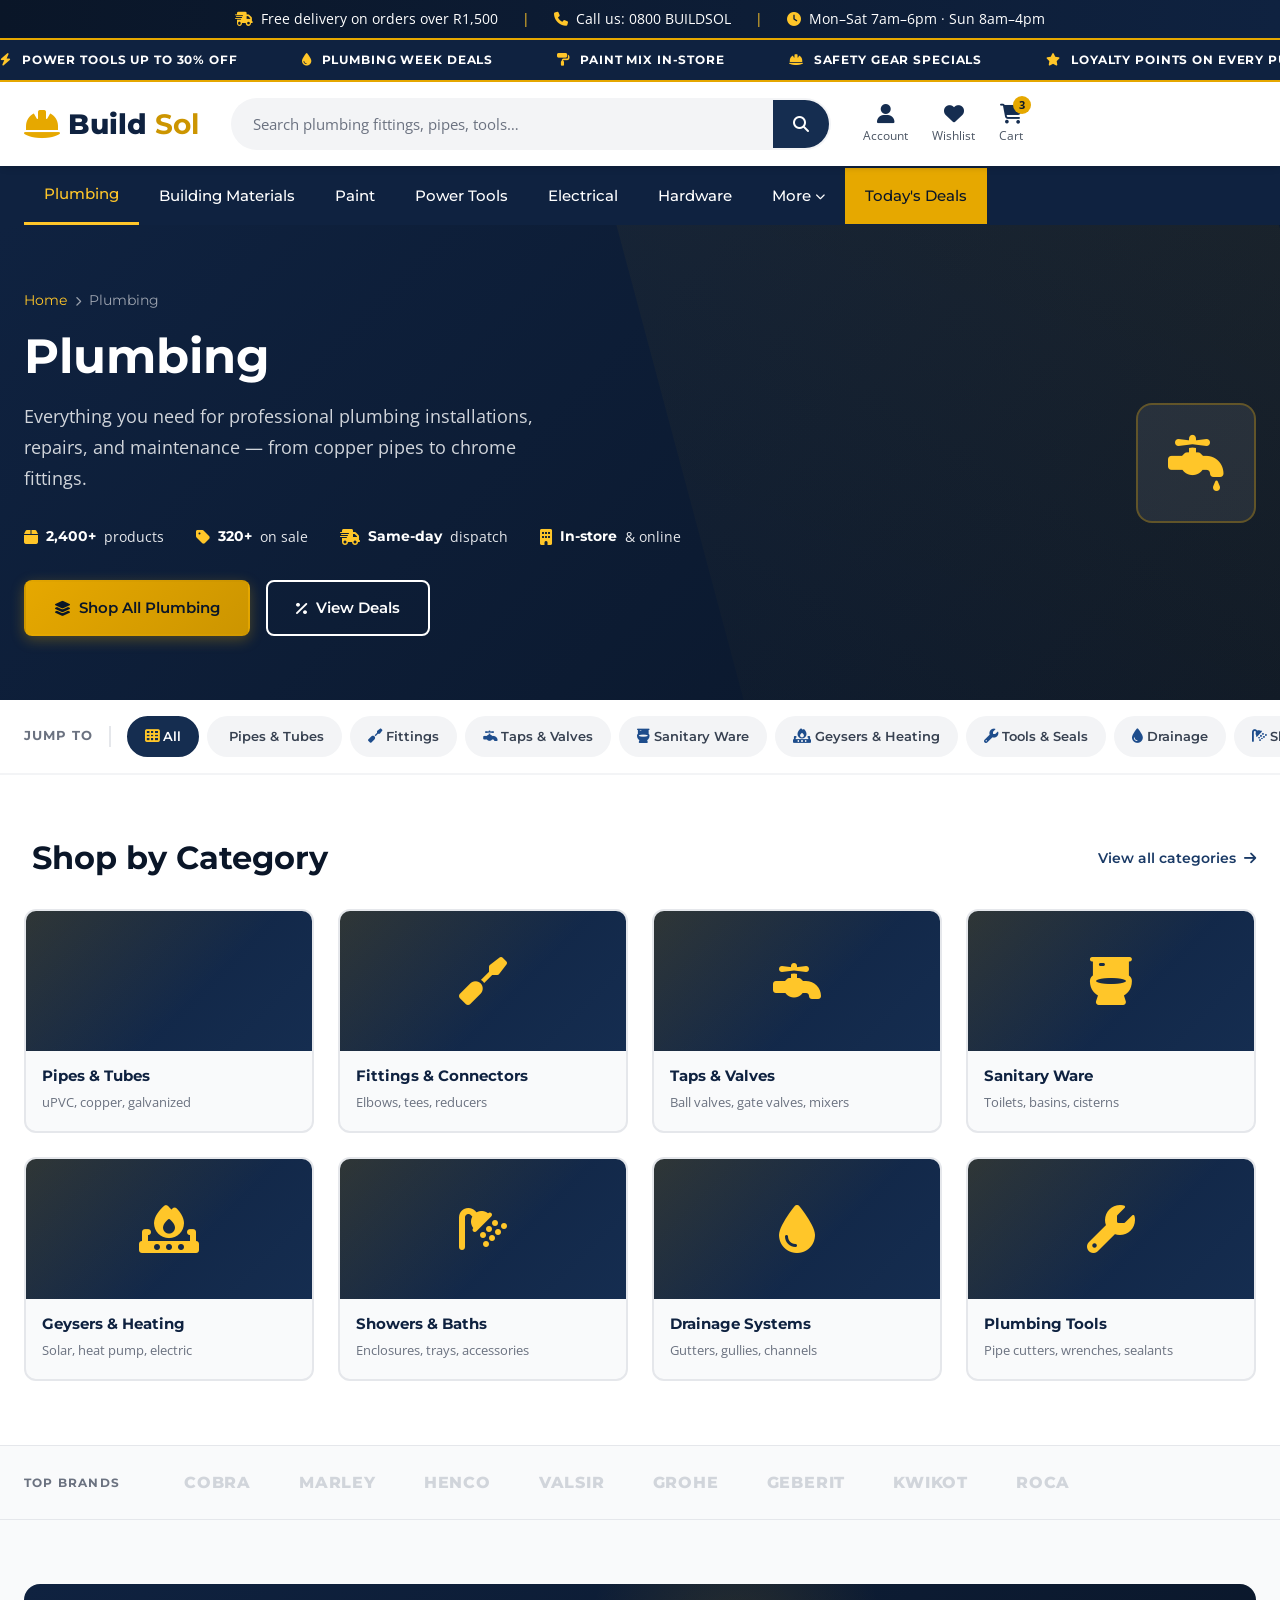
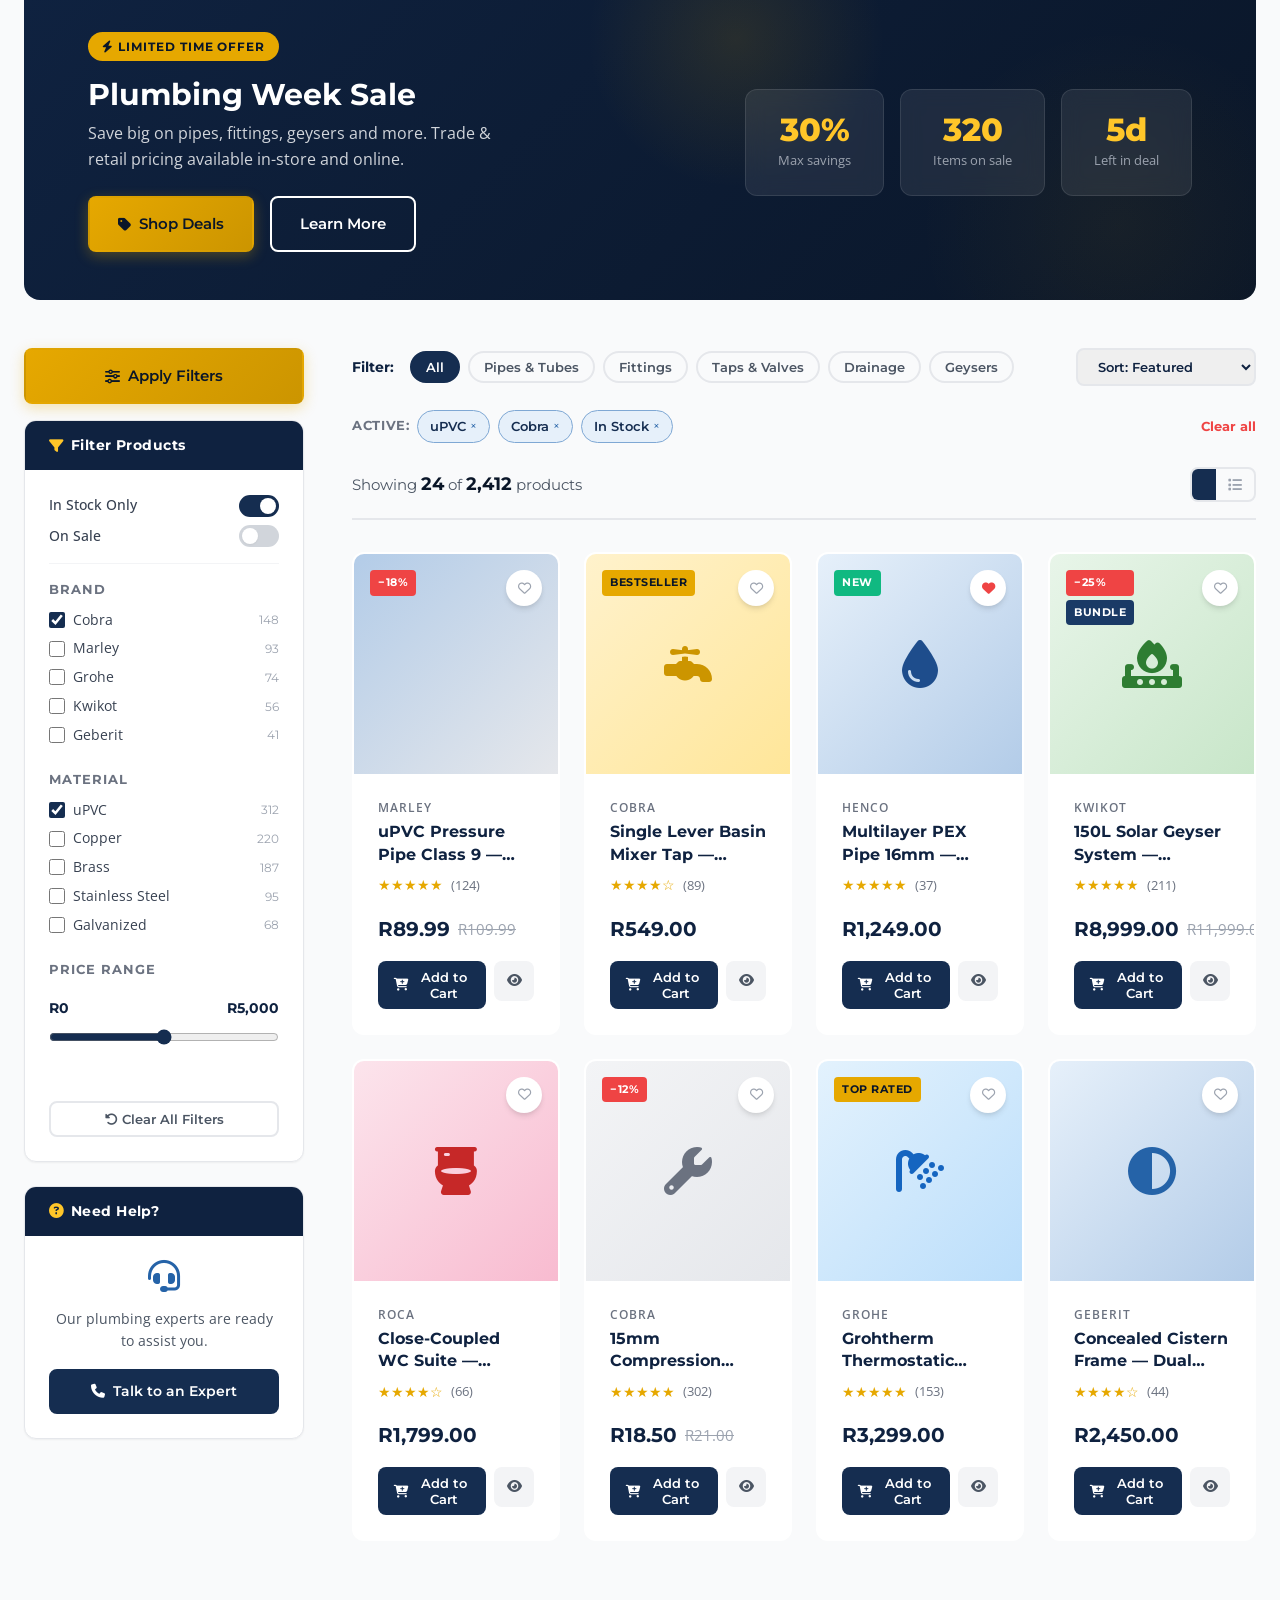
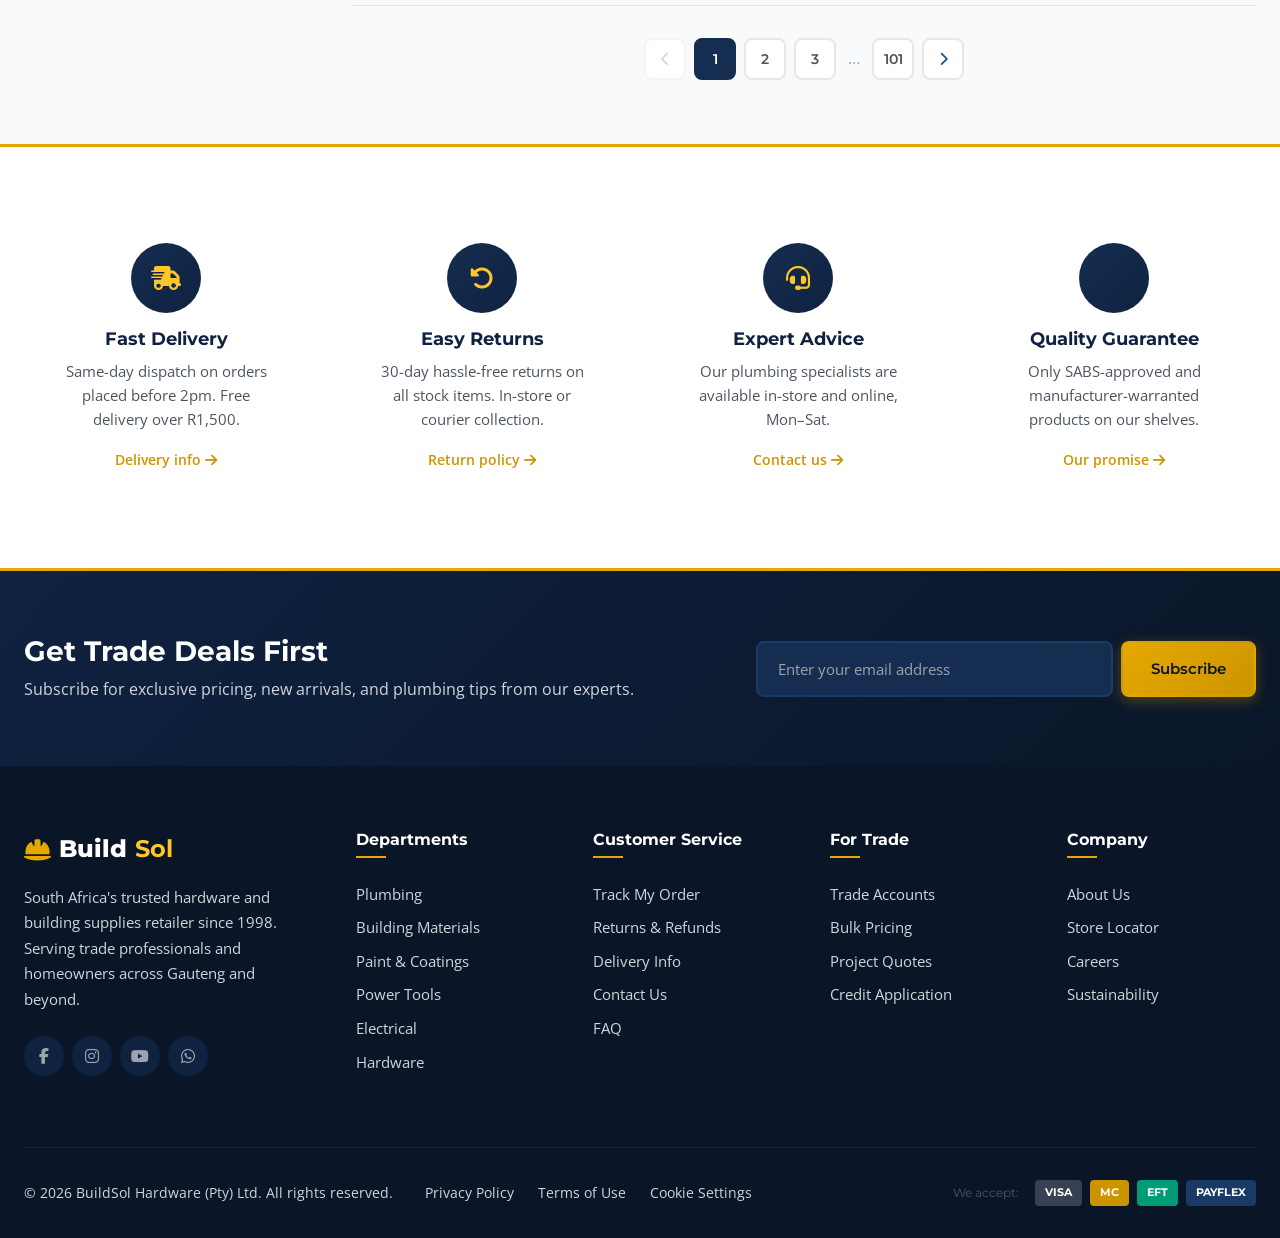
==== commit e1bf7b08: "Update index.html" ====
--- a/index.html
+++ b/index.html
@@ -3,478 +3,1521 @@
 <head>
     <meta charset="UTF-8">
     <meta name="viewport" content="width=device-width, initial-scale=1.0">
-    <title>BuildSol Hardware | Tools, Plumbing, Paint & Materials</title>
+    <title>Plumbing — BuildSol Hardware</title>
+	 <link rel="stylesheet" href="css/styles.css">
+    <link rel="stylesheet" href="styles.css">
     <link rel="preconnect" href="https://fonts.googleapis.com">
-    <link rel="preconnect" href="https://fonts.gstatic.com" crossorigin>
     <link href="https://fonts.googleapis.com/css2?family=Montserrat:wght@400;500;600;700;800&family=Open+Sans:wght@400;500;600&display=swap" rel="stylesheet">
-    <link rel="stylesheet" href="https://cdnjs.cloudflare.com/ajax/libs/font-awesome/6.4.0/css/all.min.css">
-    <link rel="stylesheet" href="css/styles.css">
+    <link rel="stylesheet" href="https://cdnjs.cloudflare.com/ajax/libs/font-awesome/6.5.0/css/all.min.css">
+
+    <style>
+        /* ===== Category Page Specific Styles ===== */
+
+        /* Hero Stats Strip */
+        .hero-stats-strip {
+            display: flex;
+            gap: var(--spacing-xl);
+            margin-top: var(--spacing-xl);
+            flex-wrap: wrap;
+        }
+        .hero-stat {
+            display: flex;
+            align-items: center;
+            gap: var(--spacing-sm);
+            color: var(--gray-200);
+            font-size: 0.9rem;
+        }
+        .hero-stat i { color: var(--gold-400); font-size: 1rem; }
+        .hero-stat strong { color: var(--white); font-family: var(--font-heading); font-weight: 700; }
+
+        /* Page Hero CTA Buttons */
+        .page-hero-ctas {
+            display: flex;
+            gap: var(--spacing-md);
+            margin-top: var(--spacing-xl);
+            flex-wrap: wrap;
+        }
+
+        /* Quick Category Nav */
+        .cat-quick-nav {
+            background: var(--white);
+            border-bottom: 2px solid var(--gray-100);
+            padding: var(--spacing-md) 0;
+        }
+        .cat-quick-nav-inner {
+            max-width: var(--container-max);
+            margin: 0 auto;
+            padding: 0 var(--container-padding);
+            display: flex;
+            align-items: center;
+            gap: var(--spacing-sm);
+            overflow-x: auto;
+            scrollbar-width: none;
+        }
+        .cat-quick-nav-inner::-webkit-scrollbar { display: none; }
+        .cat-nav-label {
+            font-family: var(--font-heading);
+            font-size: 0.8rem;
+            font-weight: 700;
+            color: var(--gray-500);
+            text-transform: uppercase;
+            letter-spacing: 0.08em;
+            white-space: nowrap;
+            padding-right: var(--spacing-md);
+            border-right: 2px solid var(--gray-200);
+            margin-right: var(--spacing-sm);
+        }
+        .cat-nav-pill {
+            display: flex;
+            align-items: center;
+            gap: var(--spacing-xs);
+            padding: 0.5rem 1rem;
+            border-radius: var(--radius-full);
+            background: var(--gray-100);
+            border: 2px solid transparent;
+            font-family: var(--font-heading);
+            font-size: 0.8125rem;
+            font-weight: 600;
+            color: var(--gray-700);
+            white-space: nowrap;
+            transition: all var(--transition-fast);
+            cursor: pointer;
+            text-decoration: none;
+        }
+        .cat-nav-pill i { font-size: 0.9rem; color: var(--navy-500); }
+        .cat-nav-pill:hover { background: var(--navy-50); border-color: var(--navy-300); color: var(--navy-700); }
+        .cat-nav-pill.active { background: var(--navy-700); border-color: var(--navy-700); color: var(--white); }
+        .cat-nav-pill.active i { color: var(--gold-400); }
+
+        /* Subcategory Grid */
+        .subcategory-section {
+            padding: var(--spacing-3xl) 0;
+            background: var(--white);
+        }
+        .subcategory-grid {
+            display: grid;
+            grid-template-columns: repeat(4, 1fr);
+            gap: var(--spacing-lg);
+        }
+        .subcat-card {
+            position: relative;
+            border-radius: var(--radius-lg);
+            overflow: hidden;
+            background: var(--gray-50);
+            border: 2px solid var(--gray-200);
+            transition: all var(--transition-normal);
+            cursor: pointer;
+            text-decoration: none;
+            display: block;
+        }
+        .subcat-card:hover {
+            border-color: var(--gold-400);
+            transform: translateY(-6px);
+            box-shadow: var(--shadow-xl);
+        }
+        .subcat-card-img {
+            height: 140px;
+            overflow: hidden;
+            background: linear-gradient(135deg, var(--navy-800), var(--navy-700));
+            display: flex;
+            align-items: center;
+            justify-content: center;
+            position: relative;
+        }
+        .subcat-card-img::before {
+            content: '';
+            position: absolute;
+            inset: 0;
+            background: linear-gradient(135deg, rgba(230,168,0,0.15) 0%, transparent 60%);
+        }
+        .subcat-card-img i {
+            font-size: 3rem;
+            color: var(--gold-400);
+            position: relative;
+            z-index: 1;
+            transition: transform var(--transition-normal);
+        }
+        .subcat-card:hover .subcat-card-img i { transform: scale(1.15); }
+        .subcat-card-body { padding: var(--spacing-md); }
+        .subcat-card-body h3 {
+            font-size: 0.9375rem;
+            color: var(--navy-800);
+            margin-bottom: 0.25rem;
+        }
+        .subcat-card-body span {
+            font-size: 0.8125rem;
+            color: var(--gray-500);
+        }
+        .subcat-card-arrow {
+            position: absolute;
+            bottom: var(--spacing-md);
+            right: var(--spacing-md);
+            width: 28px; height: 28px;
+            border-radius: 50%;
+            background: var(--navy-700);
+            color: var(--white);
+            display: flex; align-items: center; justify-content: center;
+            font-size: 0.75rem;
+            opacity: 0;
+            transform: translateX(-4px);
+            transition: all var(--transition-fast);
+        }
+        .subcat-card:hover .subcat-card-arrow { opacity: 1; transform: translateX(0); }
+
+        /* Category Brand Strip */
+        .cat-brand-strip {
+            background: var(--gray-50);
+            border-top: 1px solid var(--gray-200);
+            border-bottom: 1px solid var(--gray-200);
+            padding: var(--spacing-lg) 0;
+        }
+        .cat-brand-strip-inner {
+            max-width: var(--container-max);
+            margin: 0 auto;
+            padding: 0 var(--container-padding);
+            display: flex;
+            align-items: center;
+            gap: var(--spacing-3xl);
+        }
+        .cat-brand-title {
+            font-family: var(--font-heading);
+            font-size: 0.75rem;
+            font-weight: 700;
+            text-transform: uppercase;
+            letter-spacing: 0.1em;
+            color: var(--gray-500);
+            white-space: nowrap;
+        }
+        .cat-brands-list {
+            display: flex;
+            align-items: center;
+            gap: var(--spacing-2xl);
+            overflow-x: auto;
+            scrollbar-width: none;
+            flex: 1;
+        }
+        .cat-brands-list::-webkit-scrollbar { display: none; }
+        .cat-brand-item {
+            font-family: var(--font-heading);
+            font-size: 1rem;
+            font-weight: 800;
+            color: var(--gray-300);
+            white-space: nowrap;
+            transition: all var(--transition-fast);
+            cursor: pointer;
+            letter-spacing: 0.05em;
+        }
+        .cat-brand-item:hover { color: var(--navy-600); }
+
+        /* Featured Banner inside category */
+        .cat-promo-banner {
+            background: linear-gradient(135deg, var(--navy-800) 0%, var(--navy-900) 100%);
+            border-radius: var(--radius-xl);
+            padding: var(--spacing-2xl) var(--spacing-3xl);
+            display: flex;
+            align-items: center;
+            justify-content: space-between;
+            gap: var(--spacing-xl);
+            position: relative;
+            overflow: hidden;
+            margin-bottom: var(--spacing-2xl);
+        }
+        .cat-promo-banner::before {
+            content: '';
+            position: absolute;
+            top: -30%; right: 30%;
+            width: 300px; height: 300px;
+            background: radial-gradient(circle, rgba(230,168,0,0.12) 0%, transparent 70%);
+        }
+        .cat-promo-banner::after {
+            content: '';
+            position: absolute;
+            bottom: -40%; right: -5%;
+            width: 400px; height: 400px;
+            background: radial-gradient(circle, rgba(230,168,0,0.06) 0%, transparent 70%);
+        }
+        .cat-promo-text { position: relative; z-index: 1; }
+        .cat-promo-tag {
+            display: inline-flex;
+            align-items: center;
+            gap: var(--spacing-xs);
+            background: var(--gold-500);
+            color: var(--navy-900);
+            padding: 0.3rem 0.875rem;
+            border-radius: var(--radius-full);
+            font-family: var(--font-heading);
+            font-size: 0.75rem;
+            font-weight: 700;
+            text-transform: uppercase;
+            letter-spacing: 0.08em;
+            margin-bottom: var(--spacing-md);
+        }
+        .cat-promo-text h2 {
+            font-size: 1.875rem;
+            color: var(--white);
+            margin-bottom: var(--spacing-sm);
+        }
+        .cat-promo-text p { color: var(--gray-300); font-size: 1rem; max-width: 420px; }
+        .cat-promo-actions {
+            display: flex;
+            gap: var(--spacing-md);
+            margin-top: var(--spacing-lg);
+        }
+        .cat-promo-visual {
+            position: relative;
+            z-index: 1;
+            display: flex;
+            gap: var(--spacing-md);
+            flex-shrink: 0;
+        }
+        .cat-promo-stat {
+            background: rgba(255,255,255,0.08);
+            border: 1px solid rgba(255,255,255,0.1);
+            border-radius: var(--radius-lg);
+            padding: var(--spacing-lg) var(--spacing-xl);
+            text-align: center;
+            backdrop-filter: blur(10px);
+            min-width: 120px;
+        }
+        .cat-promo-stat-number {
+            font-family: var(--font-heading);
+            font-size: 2rem;
+            font-weight: 800;
+            color: var(--gold-400);
+            display: block;
+            line-height: 1;
+        }
+        .cat-promo-stat-label {
+            font-size: 0.8125rem;
+            color: var(--gray-400);
+            margin-top: 0.25rem;
+        }
+
+        /* Sidebar + Products layout */
+        .cat-content-wrap {
+            padding: var(--spacing-3xl) 0;
+            background: var(--gray-50);
+        }
+        .cat-layout {
+            display: grid;
+            grid-template-columns: 280px 1fr;
+            gap: var(--spacing-2xl);
+            align-items: start;
+        }
+
+        /* Sidebar */
+        .cat-sidebar {
+            position: sticky;
+            top: 130px;
+        }
+        .sidebar-widget {
+            background: var(--white);
+            border-radius: var(--radius-lg);
+            overflow: hidden;
+            margin-bottom: var(--spacing-lg);
+            box-shadow: var(--shadow-sm);
+            border: 1px solid var(--gray-200);
+        }
+        .sidebar-widget-header {
+            background: var(--navy-800);
+            padding: var(--spacing-md) var(--spacing-lg);
+            display: flex;
+            align-items: center;
+            gap: var(--spacing-sm);
+        }
+        .sidebar-widget-header h3 {
+            font-size: 0.9rem;
+            color: var(--white);
+            font-weight: 700;
+            letter-spacing: 0.03em;
+        }
+        .sidebar-widget-header i { color: var(--gold-400); font-size: 0.9rem; }
+        .sidebar-widget-body { padding: var(--spacing-lg); }
+
+        /* Filter Groups */
+        .filter-group { margin-bottom: var(--spacing-lg); }
+        .filter-group:last-child { margin-bottom: 0; }
+        .filter-group-title {
+            font-family: var(--font-heading);
+            font-size: 0.8rem;
+            font-weight: 700;
+            color: var(--gray-500);
+            text-transform: uppercase;
+            letter-spacing: 0.08em;
+            margin-bottom: var(--spacing-sm);
+        }
+        .filter-check-list { display: flex; flex-direction: column; gap: 0.4rem; }
+        .filter-check-item {
+            display: flex;
+            align-items: center;
+            gap: var(--spacing-sm);
+            cursor: pointer;
+        }
+        .filter-check-item input[type="checkbox"] {
+            width: 16px; height: 16px;
+            accent-color: var(--navy-700);
+            cursor: pointer;
+        }
+        .filter-check-item label {
+            font-size: 0.875rem;
+            color: var(--gray-700);
+            cursor: pointer;
+            flex: 1;
+        }
+        .filter-check-count {
+            font-size: 0.75rem;
+            color: var(--gray-400);
+            font-family: var(--font-heading);
+        }
+
+        /* Price Range Slider */
+        .price-range-wrap { padding: var(--spacing-sm) 0; }
+        .price-range-labels {
+            display: flex;
+            justify-content: space-between;
+            font-family: var(--font-heading);
+            font-size: 0.875rem;
+            font-weight: 700;
+            color: var(--navy-800);
+            margin-bottom: var(--spacing-sm);
+        }
+        .price-slider {
+            width: 100%;
+            accent-color: var(--navy-700);
+            cursor: pointer;
+        }
+
+        /* Clear Filters */
+        .sidebar-clear-btn {
+            width: 100%;
+            padding: var(--spacing-sm) var(--spacing-md);
+            background: transparent;
+            border: 2px solid var(--gray-200);
+            border-radius: var(--radius-md);
+            font-family: var(--font-heading);
+            font-size: 0.8125rem;
+            font-weight: 600;
+            color: var(--gray-600);
+            cursor: pointer;
+            transition: all var(--transition-fast);
+            margin-top: var(--spacing-md);
+        }
+        .sidebar-clear-btn:hover { border-color: var(--error); color: var(--error); }
+
+        /* In-stock toggle */
+        .toggle-wrap {
+            display: flex;
+            align-items: center;
+            justify-content: space-between;
+            margin-bottom: var(--spacing-sm);
+        }
+        .toggle-label {
+            font-size: 0.875rem;
+            color: var(--gray-700);
+            font-weight: 500;
+        }
+        .toggle-switch {
+            position: relative;
+            width: 40px; height: 22px;
+        }
+        .toggle-switch input { opacity: 0; width: 0; height: 0; }
+        .toggle-slider {
+            position: absolute;
+            inset: 0;
+            background: var(--gray-300);
+            border-radius: 22px;
+            cursor: pointer;
+            transition: all var(--transition-fast);
+        }
+        .toggle-slider::before {
+            content: '';
+            position: absolute;
+            left: 3px; top: 3px;
+            width: 16px; height: 16px;
+            border-radius: 50%;
+            background: var(--white);
+            transition: transform var(--transition-fast);
+            box-shadow: var(--shadow-sm);
+        }
+        .toggle-switch input:checked + .toggle-slider { background: var(--navy-700); }
+        .toggle-switch input:checked + .toggle-slider::before { transform: translateX(18px); }
+
+        /* Product Results Header */
+        .cat-results-header {
+            display: flex;
+            align-items: center;
+            justify-content: space-between;
+            margin-bottom: var(--spacing-xl);
+            padding-bottom: var(--spacing-md);
+            border-bottom: 2px solid var(--gray-200);
+            flex-wrap: wrap;
+            gap: var(--spacing-md);
+        }
+        .cat-results-count {
+            font-family: var(--font-heading);
+            font-size: 0.9375rem;
+            color: var(--gray-600);
+        }
+        .cat-results-count strong { color: var(--navy-900); font-size: 1.125rem; }
+        .cat-results-controls {
+            display: flex;
+            align-items: center;
+            gap: var(--spacing-md);
+        }
+        .view-toggle {
+            display: flex;
+            border: 2px solid var(--gray-200);
+            border-radius: var(--radius-md);
+            overflow: hidden;
+        }
+        .view-toggle-btn {
+            padding: 0.4rem 0.75rem;
+            background: transparent;
+            color: var(--gray-400);
+            border: none;
+            cursor: pointer;
+            transition: all var(--transition-fast);
+            font-size: 0.875rem;
+        }
+        .view-toggle-btn.active { background: var(--navy-700); color: var(--white); }
+
+        /* Active filters tags */
+        .active-filters {
+            display: flex;
+            align-items: center;
+            gap: var(--spacing-sm);
+            flex-wrap: wrap;
+            margin-bottom: var(--spacing-lg);
+        }
+        .active-filters-label {
+            font-family: var(--font-heading);
+            font-size: 0.8rem;
+            font-weight: 700;
+            color: var(--gray-500);
+            text-transform: uppercase;
+            letter-spacing: 0.05em;
+        }
+        .active-filter-tag {
+            display: inline-flex;
+            align-items: center;
+            gap: var(--spacing-xs);
+            padding: 0.3rem 0.75rem;
+            background: var(--navy-50);
+            border: 1px solid var(--navy-200);
+            border-radius: var(--radius-full);
+            font-size: 0.8125rem;
+            font-family: var(--font-heading);
+            color: var(--navy-700);
+            font-weight: 600;
+        }
+        .active-filter-tag button {
+            color: var(--navy-400);
+            font-size: 0.75rem;
+            line-height: 1;
+            transition: color var(--transition-fast);
+            padding: 0;
+        }
+        .active-filter-tag button:hover { color: var(--error); }
+        .clear-all-filters {
+            font-family: var(--font-heading);
+            font-size: 0.8rem;
+            font-weight: 700;
+            color: var(--error);
+            cursor: pointer;
+            background: none;
+            border: none;
+            padding: 0;
+            margin-left: auto;
+            transition: opacity var(--transition-fast);
+        }
+        .clear-all-filters:hover { opacity: 0.7; }
+
+        /* Pagination */
+        .cat-pagination {
+            display: flex;
+            align-items: center;
+            justify-content: center;
+            gap: var(--spacing-sm);
+            margin-top: var(--spacing-3xl);
+            padding-top: var(--spacing-xl);
+            border-top: 1px solid var(--gray-200);
+        }
+        .page-btn {
+            width: 42px; height: 42px;
+            border-radius: var(--radius-md);
+            display: flex; align-items: center; justify-content: center;
+            font-family: var(--font-heading);
+            font-size: 0.875rem;
+            font-weight: 600;
+            color: var(--gray-600);
+            border: 2px solid var(--gray-200);
+            background: var(--white);
+            cursor: pointer;
+            transition: all var(--transition-fast);
+        }
+        .page-btn:hover { border-color: var(--navy-400); color: var(--navy-700); }
+        .page-btn.active { background: var(--navy-700); border-color: var(--navy-700); color: var(--white); }
+        .page-btn.arrow { color: var(--navy-500); }
+        .page-btn.arrow:disabled { color: var(--gray-300); border-color: var(--gray-100); cursor: not-allowed; }
+        .page-ellipsis { color: var(--gray-400); padding: 0 var(--spacing-xs); }
+
+        /* Responsive */
+        @media (max-width: 1024px) {
+            .subcategory-grid { grid-template-columns: repeat(3, 1fr); }
+            .cat-layout { grid-template-columns: 240px 1fr; }
+        }
+        @media (max-width: 768px) {
+            .subcategory-grid { grid-template-columns: repeat(2, 1fr); }
+            .cat-layout { grid-template-columns: 1fr; }
+            .cat-sidebar { position: static; }
+            .cat-promo-banner { flex-direction: column; text-align: center; }
+            .cat-promo-visual { justify-content: center; }
+            .cat-promo-actions { justify-content: center; }
+        }
+        @media (max-width: 480px) {
+            .subcategory-grid { grid-template-columns: repeat(2, 1fr); }
+            .hero-stats-strip { gap: var(--spacing-md); }
+            .page-hero-ctas { flex-direction: column; }
+        }
+    </style>
 </head>
 <body>
 
-<!-- ===== ANNOUNCEMENT BAR ===== -->
+<!-- ===== Announcement Bar ===== -->
 <div class="announcement-bar">
     <div class="announcement-content">
-        <span><i class="fas fa-truck"></i> FREE DELIVERY on orders over $75</span>
+        <span><i class="fas fa-truck-fast"></i> Free delivery on orders over R1,500</span>
         <span class="separator">|</span>
-        <span><i class="fas fa-store"></i> 123 Builder's Lane, Craftsville</span>
+        <span><i class="fas fa-phone"></i> Call us: 0800 BUILDSOL</span>
         <span class="separator">|</span>
-        <span><i class="fas fa-phone"></i> (555) 123-4567</span>
-        <span class="separator">|</span>
-        <span><i class="fas fa-clock"></i> Mon–Fri 7AM–9PM &nbsp;|&nbsp; Sat–Sun 8AM–7PM</span>
+        <span><i class="fas fa-clock"></i> Mon–Sat 7am–6pm · Sun 8am–4pm</span>
     </div>
 </div>
 
-<!-- ===== HEADER ===== -->
+<!-- ===== Promo Strip ===== -->
+<div class="promo-strip">
+    <div class="promo-strip-inner">
+        <div class="promo-strip-item"><i class="fas fa-bolt"></i> Power Tools Up to 30% Off</div>
+        <div class="promo-strip-item"><i class="fas fa-droplet"></i> Plumbing Week Deals</div>
+        <div class="promo-strip-item"><i class="fas fa-paint-roller"></i> Paint Mix In-Store</div>
+        <div class="promo-strip-item"><i class="fas fa-hard-hat"></i> Safety Gear Specials</div>
+        <div class="promo-strip-item"><i class="fas fa-star"></i> Loyalty Points on Every Purchase</div>
+        <div class="promo-strip-item"><i class="fas fa-bolt"></i> Power Tools Up to 30% Off</div>
+        <div class="promo-strip-item"><i class="fas fa-droplet"></i> Plumbing Week Deals</div>
+        <div class="promo-strip-item"><i class="fas fa-paint-roller"></i> Paint Mix In-Store</div>
+        <div class="promo-strip-item"><i class="fas fa-hard-hat"></i> Safety Gear Specials</div>
+        <div class="promo-strip-item"><i class="fas fa-star"></i> Loyalty Points on Every Purchase</div>
+    </div>
+</div>
+
+<!-- ===== Header ===== -->
 <header class="main-header">
     <div class="header-container">
         <div class="logo">
             <a href="index.html">
-                <i class="fas fa-hammer"></i>
-                <span>Build<strong>Sol</strong></span>
+                <i class="fas fa-helmet-safety"></i>
+                Build<strong>Sol</strong>
             </a>
         </div>
+
         <div class="search-bar">
-            <input type="text" placeholder="Search tools, plumbing, paint, materials…">
-            <button type="button"><i class="fas fa-search"></i></button>
+            <input type="text" placeholder="Search plumbing fittings, pipes, tools…">
+            <button><i class="fas fa-search"></i></button>
         </div>
-        <nav class="header-actions">
-            <a href="#" class="action-link"><i class="fas fa-map-marker-alt"></i><span>Store Locator</span></a>
-            <!--<a href="#" class="action-link"><i class="fas fa-user"></i><span>Account</span></a>-->
-	    <a href="#registerForm" class="action-link" id="accountBtn"><i class="fas fa-user"></i><span>Account</span></a>
-            <a href="#" class="action-link cart-link"><i class="fas fa-shopping-cart"></i><span>Cart</span><span class="cart-count">3</span></a>
-        </nav>
-        <button class="mobile-menu-toggle" id="mobileMenuToggle"><i class="fas fa-bars"></i></button>
+
+        <div class="header-actions">
+            <a href="#" class="action-link">
+                <i class="fas fa-user"></i>
+                <span>Account</span>
+            </a>
+            <a href="#" class="action-link">
+                <i class="fas fa-heart"></i>
+                <span>Wishlist</span>
+            </a>
+            <a href="#" class="action-link cart-link">
+                <i class="fas fa-shopping-cart"></i>
+                <span>Cart</span>
+                <span class="cart-count">3</span>
+            </a>
+            <button class="mobile-menu-toggle" id="mobileToggle">
+                <i class="fas fa-bars"></i>
+            </button>
+        </div>
     </div>
-    <nav class="main-nav">
-        <ul class="nav-list">
-            <li class="nav-item dropdown">
-                <a href="power-tools.html">Power Tools <i class="fas fa-chevron-down"></i></a>
-                <div class="dropdown-menu">
-                    <div class="dropdown-column"><h4>Drills & Drivers</h4><a href="#">Cordless Drills</a><a href="#">Impact Drivers</a><a href="#">Hammer Drills</a><a href="#">Drill Bit Sets</a></div>
-                    <div class="dropdown-column"><h4>Saws & Cutting</h4><a href="#">Circular Saws</a><a href="#">Jigsaws</a><a href="#">Reciprocating Saws</a><a href="#">Angle Grinders</a></div>
-                    <div class="dropdown-column"><h4>Finishing</h4><a href="#">Sanders & Polishers</a><a href="#">Routers</a><a href="#">Nail Guns</a><a href="#">Heat Guns</a></div>
-                    <div class="dropdown-column"><h4>Accessories</h4><a href="#">Batteries & Chargers</a><a href="#">Blades & Discs</a><a href="#">Combo Kits</a><a href="#">Cases & Storage</a></div>
-                </div>
-            </li>
-            <li class="nav-item dropdown">
-                <a href="plumbing.html">Plumbing <i class="fas fa-chevron-down"></i></a>
-                <div class="dropdown-menu">
-                    <div class="dropdown-column"><h4>Pipes & Fittings</h4><a href="#">PVC Pipes</a><a href="#">CPVC Pipes</a><a href="#">Copper Pipes</a><a href="#">Push-Fit Fittings</a></div>
-                    <div class="dropdown-column"><h4>Fixtures</h4><a href="#">Faucets & Taps</a><a href="#">Showerheads</a><a href="#">Toilets & Cisterns</a><a href="#">Sinks & Basins</a></div>
-                    <div class="dropdown-column"><h4>Water Heating</h4><a href="#">Geyser Units</a><a href="#">Inline Heaters</a><a href="#">Valves & Stopcocks</a><a href="#">Drain Solutions</a></div>
-                </div>
-            </li>
-            <li class="nav-item dropdown">
-                <a href="building-materials.html">Building Materials <i class="fas fa-chevron-down"></i></a>
-                <div class="dropdown-menu">
-                    <div class="dropdown-column"><h4>Lumber & Board</h4><a href="#">Dimensional Lumber</a><a href="#">Plywood Sheets</a><a href="#">OSB Board</a><a href="#">Treated Timber</a></div>
-                    <div class="dropdown-column"><h4>Concrete & Masonry</h4><a href="#">Cement & Concrete Mix</a><a href="#">Bricks & Blocks</a><a href="#">Mortar & Grout</a><a href="#">Steel Reinforcing</a></div>
-                    <div class="dropdown-column"><h4>Roofing</h4><a href="#">Corrugated Roofing</a><a href="#">Roof Tiles</a><a href="#">Insulation</a><a href="#">Waterproofing</a></div>
-                </div>
-            </li>
-            <li class="nav-item dropdown">
-                <a href="paint.html">Paint <i class="fas fa-chevron-down"></i></a>
-                <div class="dropdown-menu">
-                    <div class="dropdown-column"><h4>Interior Paint</h4><a href="#">Matt Emulsion</a><a href="#">Silk & Satin</a><a href="#">Ceiling Paint</a><a href="#">Feature Wall</a></div>
-                    <div class="dropdown-column"><h4>Exterior Paint</h4><a href="#">Masonry Paint</a><a href="#">Wood Stain</a><a href="#">Anti-Rust Paint</a><a href="#">Waterproof Coatings</a></div>
-                    <div class="dropdown-column"><h4>Supplies</h4><a href="#">Rollers & Brushes</a><a href="#">Primers & Undercoats</a><a href="#">Painter's Tape</a><a href="#">Paint Trays & Kits</a></div>
-                </div>
-            </li>
-            <li class="nav-item dropdown">
-                <a href="#">Electrical <i class="fas fa-chevron-down"></i></a>
-                <div class="dropdown-menu">
-                    <div class="dropdown-column"><h4>Wiring</h4><a href="#">Electrical Cable</a><a href="#">Conduit & Trunking</a><a href="#">Junction Boxes</a></div>
-                    <div class="dropdown-column"><h4>Devices</h4><a href="#">Switches & Sockets</a><a href="#">Circuit Breakers</a><a href="#">Distribution Boards</a></div>
-                </div>
-            </li>
-            <li class="nav-item"><a href="#">Hardware</a></li>
-            <li class="nav-item"><a href="#">Outdoor</a></li>
-            <li class="nav-item highlight"><a href="#"><i class="fas fa-tags"></i> Deals</a></li>
-        </ul>
-    </nav>
 </header>
 
-<!-- Mobile Nav -->
-<nav class="mobile-nav" id="mobileNav">
-    <div class="mobile-nav-header"><span>Menu</span><button class="mobile-nav-close" id="mobileNavClose"><i class="fas fa-times"></i></button></div>
-    <ul class="mobile-nav-list">
-        <li><a href="power-tools.html">Power Tools</a></li>
-        <li><a href="plumbing.html">Plumbing</a></li>
-        <li><a href="building-materials.html">Building Materials</a></li>
-        <li><a href="paint.html">Paint</a></li>
-        <li><a href="#">Electrical</a></li>
-        <li><a href="#">Hardware</a></li>
-        <li><a href="#">Outdoor</a></li>
-        <li><a href="#" class="highlight"><i class="fas fa-tags"></i> Deals</a></li>
+<!-- ===== Main Navigation ===== -->
+<nav class="main-nav">
+    <ul class="nav-list">
+        <li class="nav-item active"><a href="plumbing.html">Plumbing</a></li>
+        <li class="nav-item"><a href="building.html">Building Materials</a></li>
+        <li class="nav-item"><a href="paint.html">Paint</a></li>
+        <li class="nav-item"><a href="tools.hmtl">Power Tools</a></li>
+        <li class="nav-item"><a href="electrical.html">Electrical</a></li>
+        <li class="nav-item"><a href="hardware.html">Hardware</a></li>
+        <li class="nav-item dropdown">
+            <a href="#">More <i class="fas fa-chevron-down"></i></a>
+            <div class="dropdown-menu">
+                <div class="dropdown-column">
+                    <h4>Safety</h4>
+                    <a href="protectivegear.html">Protective Gear</a>
+                    <a href="safetysigns.html">Safety Signs</a>
+                    <a href="firstaid.html">First Aid</a>
+                </div>
+                <div class="dropdown-column">
+                    <h4>Garden</h4>
+                    <a href="irrigation.html">Irrigation</a>
+                    <a href="garden.html">Garden Tools</a>
+                    <a href="outdoor.html">Outdoor Living</a>
+                </div>
+            </div>
+        </li>
+        <li class="nav-item highlight"><a href="deals.html">Today's Deals</a></li>
     </ul>
 </nav>
-<div class="mobile-nav-overlay" id="mobileNavOverlay"></div>
-
-<!-- ===== PROMO STRIP ===== -->
-<div class="promo-strip">
-    <div class="promo-strip-inner">
-        <div class="promo-strip-item"><i class="fas fa-bolt"></i> Flash Sale — 40% Off DeWalt Power Tools</div>
-        <div class="promo-strip-item"><i class="fas fa-tint"></i> Plumbing Week — 20% Off All Fixtures</div>
-        <div class="promo-strip-item"><i class="fas fa-paint-roller"></i> Buy 2 Paints, Get 1 Free</div>
-        <div class="promo-strip-item"><i class="fas fa-cubes"></i> New In — Rapid-Set Concrete Mix</div>
-        <div class="promo-strip-item"><i class="fas fa-truck"></i> Free Delivery Orders Over $75</div>
-        <div class="promo-strip-item"><i class="fas fa-credit-card"></i> 0% Finance on Orders $299+</div>
-        <div class="promo-strip-item"><i class="fas fa-bolt"></i> Flash Sale — 40% Off DeWalt Power Tools</div>
-        <div class="promo-strip-item"><i class="fas fa-tint"></i> Plumbing Week — 20% Off All Fixtures</div>
-        <div class="promo-strip-item"><i class="fas fa-paint-roller"></i> Buy 2 Paints, Get 1 Free</div>
-        <div class="promo-strip-item"><i class="fas fa-cubes"></i> New In — Rapid-Set Concrete Mix</div>
-        <div class="promo-strip-item"><i class="fas fa-truck"></i> Free Delivery Orders Over $75</div>
-        <div class="promo-strip-item"><i class="fas fa-credit-card"></i> 0% Finance on Orders $299+</div>
+
+<!-- ===== Mobile Navigation ===== -->
+<div class="mobile-nav-overlay" id="mobileOverlay"></div>
+<nav class="mobile-nav" id="mobileNav">
+    <div class="mobile-nav-header">
+        <span><i class="fas fa-helmet-safety" style="color:var(--gold-400);margin-right:8px;"></i> BuildSol</span>
+        <button class="mobile-nav-close" id="mobileClose"><i class="fas fa-xmark"></i></button>
     </div>
-</div>
-
-<main>
-
-<!-- ===== HERO SLIDER ===== -->
-<section class="hero-section">
-    <div class="hero-slider" id="heroSlider">
-        <div class="slide active">
-            <div class="slide-background" style="background-image:url('https://images.unsplash.com/photo-1504148455328-c376907d081c?w=1600&q=80')"></div>
-            <div class="slide-content">
-                <span class="slide-tag">Summer Sale</span>
-                <h1>Power Tools<br>Up to 40% Off</h1>
-                <p>Professional-grade cordless tools from DeWalt, Milwaukee & Makita. Limited time.</p>
-                <div class="slide-buttons"><a href="power-tools.html" class="btn btn-primary">Shop Power Tools</a><a href="#" class="btn btn-outline">View All Deals</a></div>
+    <ul class="mobile-nav-list">
+        <li><a href="#" class="highlight">Today's Deals</a></li>
+        <li class="nav-item active"><a href="plumbing.html">Plumbing</a></li>
+        <li class="nav-item"><a href="building.html">Building Materials</a></li>
+        <li class="nav-item"><a href="paint.html">Paint</a></li>
+        <li class="nav-item"><a href="tools.hmtl">Power Tools</a></li>
+        <li class="nav-item"><a href="electrical.html">Electrical</a></li>
+        <li class="nav-item"><a href="hardware.html">Hardware</a></li>
+		<li class="nav-item dropdown">
+            <a href="#">More <i class="fas fa-chevron-down"></i></a>
+            <div class="dropdown-menu">
+                <div class="dropdown-column">
+                    <h4>Safety</h4>
+                    <a href="protectivegear.html">Protective Gear</a>
+                    <a href="safetysigns.html">Safety Signs</a>
+                    <a href="firstaid.html">First Aid</a>
+                </div>
+                <div class="dropdown-column">
+                    <h4>Garden</h4>
+                    <a href="irrigation.html">Irrigation</a>
+                    <a href="garden.html">Garden Tools</a>
+                    <a href="outdoor.html">Outdoor Living</a>
+                </div>
+            </div>
+        </li>
+		        </li>
+        <li class="nav-item highlight"><a href="deals.html">Today's Deals</a></li>
+    </ul>
+</nav>
+
+<!-- ===== Page Hero ===== -->
+<!-- 
+    TEMPLATE NOTE:
+    Change the icon (data-cat-icon), heading, description, breadcrumb label and stats 
+    for each of the 6 category pages:
+      - Plumbing:           fa-faucet-drip   | Navy accent | "Pipes, fittings & fixtures"
+      - Building Materials: fa-bricks        | "Cement, steel, timber & more"
+      - Paint:              fa-paint-roller  | "Interior, exterior & specialty"
+      - Power Tools:        fa-screwdriver-wrench | "Drills, saws, grinders & more"
+      - Electrical:         fa-plug-circle-bolt   | "Wiring, switches & lighting"
+      - Hardware:           fa-toolbox       | "Fasteners, hinges & fittings"
+-->
+<section class="page-hero" id="catPageHero">
+    <div class="page-hero-content">
+        <div class="page-hero-text">
+            <nav class="breadcrumb" aria-label="Breadcrumb">
+                <a href="#">Home</a>
+                <i class="fas fa-chevron-right"></i>
+                <span>Plumbing</span>
+            </nav>
+            <h1>Plumbing</h1>
+            <p>Everything you need for professional plumbing installations, repairs, and maintenance — from copper pipes to chrome fittings.</p>
+
+            <div class="hero-stats-strip">
+                <div class="hero-stat"><i class="fas fa-box"></i><strong>2,400+</strong> products</div>
+                <div class="hero-stat"><i class="fas fa-tag"></i><strong>320+</strong> on sale</div>
+                <div class="hero-stat"><i class="fas fa-truck-fast"></i><strong>Same-day</strong> dispatch</div>
+                <div class="hero-stat"><i class="fas fa-building"></i><strong>In-store</strong> & online</div>
+            </div>
+
+            <div class="page-hero-ctas">
+                <a href="#products" class="btn btn-primary"><i class="fas fa-layer-group"></i> Shop All Plumbing</a>
+                <a href="#" class="btn btn-outline"><i class="fas fa-percent"></i> View Deals</a>
             </div>
         </div>
-        <div class="slide">
-            <div class="slide-background" style="background-image:url('https://images.unsplash.com/photo-1585704032915-c3400ca199e7?w=1600&q=80')"></div>
-            <div class="slide-content">
-                <span class="slide-tag">Plumbing Week</span>
-                <h1>20% Off All<br>Plumbing Fixtures</h1>
-                <p>Faucets, showerheads, toilets and more. Quality brands at unbeatable prices.</p>
-                <div class="slide-buttons"><a href="plumbing.html" class="btn btn-primary">Shop Plumbing</a><a href="#" class="btn btn-outline">Learn More</a></div>
-            </div>
-        </div>
-        <div class="slide">
-            <div class="slide-background" style="background-image:url('https://images.unsplash.com/photo-1562259949-e8e7689d7828?w=1600&q=80')"></div>
-            <div class="slide-content">
-                <span class="slide-tag">Paint Sale</span>
-                <h1>Buy 2 Get 1 Free<br>On All Paints</h1>
-                <p>Interior, exterior, primers and stains. Over 2,000 colour options in store.</p>
-                <div class="slide-buttons"><a href="paint.html" class="btn btn-primary">Shop Paint</a><a href="#" class="btn btn-outline">Colour Guide</a></div>
-            </div>
-        </div>
-        <div class="slide">
-            <div class="slide-background" style="background-image:url('https://images.unsplash.com/photo-1558618666-fcd25c85cd64?w=1600&q=80')"></div>
-            <div class="slide-content">
-                <span class="slide-tag">New Arrivals</span>
-                <h1>Fresh Stock:<br>Building Materials</h1>
-                <p>Rapid-set concrete, new plywood grades, treated timber and more just landed.</p>
-                <div class="slide-buttons"><a href="building-materials.html" class="btn btn-primary">Explore Materials</a></div>
-            </div>
-        </div>
-    </div>
-    <div class="slider-controls">
-        <button class="slider-arrow prev" id="sliderPrev"><i class="fas fa-chevron-left"></i></button>
-        <div class="slider-dots" id="sliderDots">
-            <button class="dot active"></button><button class="dot"></button><button class="dot"></button><button class="dot"></button>
-        </div>
-        <button class="slider-arrow next" id="sliderNext"><i class="fas fa-chevron-right"></i></button>
-    </div>
-    <aside class="promo-sidebar">
-        <div class="promo-card"><div class="promo-icon"><i class="fas fa-percent"></i></div><div class="promo-info"><h4>Weekly Deals</h4><p>Save up to 50%</p></div><a href="#" class="promo-link"><i class="fas fa-arrow-right"></i></a></div>
-        <div class="promo-card featured"><div class="promo-icon"><i class="fas fa-bolt"></i></div><div class="promo-info"><h4>Flash Sale</h4><p>Ends in <span class="countdown" id="flashCountdown">02:45:30</span></p></div><a href="#" class="promo-link"><i class="fas fa-arrow-right"></i></a></div>
-        <div class="promo-card"><div class="promo-icon"><i class="fas fa-paint-roller"></i></div><div class="promo-info"><h4>Paint Special</h4><p>Buy 2, Get 1 Free</p></div><a href="#" class="promo-link"><i class="fas fa-arrow-right"></i></a></div>
-        <div class="promo-card"><div class="promo-icon"><i class="fas fa-credit-card"></i></div><div class="promo-info"><h4>0% Financing</h4><p>On orders $299+</p></div><a href="#" class="promo-link"><i class="fas fa-arrow-right"></i></a></div>
-    </aside>
-</section>
-
-<!-- ===== CATEGORIES ===== -->
-<section class="categories-section">
-    <div class="section-container">
-        <div class="section-header"><h2>Shop By Category</h2><a href="#" class="view-all">All Categories <i class="fas fa-arrow-right"></i></a></div>
-        <div class="categories-grid">
-            <a href="power-tools.html" class="category-card"><div class="category-image"><img src="https://images.unsplash.com/photo-1504148455328-c376907d081c?w=400&q=80" alt="Power Tools"></div><div class="category-info"><h3>Power Tools</h3><span>250+ Products</span></div></a>
-            <a href="plumbing.html" class="category-card"><div class="category-image"><img src="https://images.unsplash.com/photo-1585704032915-c3400ca199e7?w=400&q=80" alt="Plumbing"></div><div class="category-info"><h3>Plumbing</h3><span>180+ Products</span></div></a>
-            <a href="building-materials.html" class="category-card"><div class="category-image"><img src="https://images.unsplash.com/photo-1558618666-fcd25c85cd64?w=400&q=80" alt="Building Materials"></div><div class="category-info"><h3>Building Materials</h3><span>320+ Products</span></div></a>
-            <a href="paint.html" class="category-card"><div class="category-image"><img src="https://images.unsplash.com/photo-1562259949-e8e7689d7828?w=400&q=80" alt="Paint"></div><div class="category-info"><h3>Paint & Finishes</h3><span>200+ Products</span></div></a>
-            <a href="#" class="category-card"><div class="category-image"><img src="https://images.unsplash.com/photo-1621905251189-08b45d6a269e?w=400&q=80" alt="Electrical"></div><div class="category-info"><h3>Electrical</h3><span>150+ Products</span></div></a>
-            <a href="#" class="category-card"><div class="category-image"><img src="https://images.unsplash.com/photo-1572981779307-38b8cabb2407?w=400&q=80" alt="Hardware"></div><div class="category-info"><h3>Hardware & Fixings</h3><span>400+ Products</span></div></a>
+
+        <div class="page-hero-icon" aria-hidden="true">
+            <i class="fas fa-faucet-drip"></i>
         </div>
     </div>
 </section>
 
-<!-- ===== NEW ARRIVALS BANNER ===== -->
-<section class="new-products-banner">
-    <div class="banner-container">
-        <div class="banner-content">
-            <span class="banner-tag"><i class="fas fa-star"></i> Just Arrived</span>
-            <h2>New Products Collection</h2>
-            <p>Fresh stock just landed — innovative power tools, updated plumbing systems, and the latest paint ranges from industry-leading brands.</p>
-            <a href="#" class="btn btn-primary">Explore New Arrivals</a>
+<!-- ===== Quick Category Navigation ===== -->
+<div class="cat-quick-nav" role="navigation" aria-label="Subcategory shortcuts">
+    <div class="cat-quick-nav-inner">
+        <span class="cat-nav-label">Jump to</span>
+        <a href="#" class="cat-nav-pill active"><i class="fas fa-th"></i> All</a>
+        <a href="#" class="cat-nav-pill"><i class="fas fa-pipe-section"></i> Pipes & Tubes</a>
+        <a href="#" class="cat-nav-pill"><i class="fas fa-screwdriver"></i> Fittings</a>
+        <a href="#" class="cat-nav-pill"><i class="fas fa-faucet"></i> Taps & Valves</a>
+        <a href="#" class="cat-nav-pill"><i class="fas fa-toilet"></i> Sanitary Ware</a>
+        <a href="#" class="cat-nav-pill"><i class="fas fa-fire-burner"></i> Geysers & Heating</a>
+        <a href="#" class="cat-nav-pill"><i class="fas fa-wrench"></i> Tools & Seals</a>
+        <a href="#" class="cat-nav-pill"><i class="fas fa-droplet"></i> Drainage</a>
+        <a href="#" class="cat-nav-pill"><i class="fas fa-shower"></i> Showers & Baths</a>
+    </div>
+</div>
+
+<!-- ===== Subcategories Grid ===== -->
+<section class="subcategory-section">
+    <div class="section-container">
+        <div class="section-header">
+            <h2><i class="fas fa-grid-2"></i> Shop by Category</h2>
+            <a href="#" class="view-all">View all categories <i class="fas fa-arrow-right"></i></a>
         </div>
-        <div class="banner-products">
-            <div class="floating-product" style="--delay:0s"><img src="https://images.unsplash.com/photo-1504148455328-c376907d081c?w=300&q=80" alt="Tool"></div>
-            <div class="floating-product" style="--delay:0.5s"><img src="https://images.unsplash.com/photo-1585704032915-c3400ca199e7?w=300&q=80" alt="Plumbing"></div>
-            <div class="floating-product" style="--delay:1s"><img src="https://images.unsplash.com/photo-1562259949-e8e7689d7828?w=300&q=80" alt="Paint"></div>
+        <div class="subcategory-grid">
+            <a href="#" class="subcat-card">
+                <div class="subcat-card-img"><i class="fas fa-pipe-section"></i></div>
+                <div class="subcat-card-body">
+                    <h3>Pipes & Tubes</h3>
+                    <span>uPVC, copper, galvanized</span>
+                </div>
+                <div class="subcat-card-arrow"><i class="fas fa-arrow-right"></i></div>
+            </a>
+            <a href="#" class="subcat-card">
+                <div class="subcat-card-img"><i class="fas fa-screwdriver"></i></div>
+                <div class="subcat-card-body">
+                    <h3>Fittings & Connectors</h3>
+                    <span>Elbows, tees, reducers</span>
+                </div>
+                <div class="subcat-card-arrow"><i class="fas fa-arrow-right"></i></div>
+            </a>
+            <a href="#" class="subcat-card">
+                <div class="subcat-card-img"><i class="fas fa-faucet"></i></div>
+                <div class="subcat-card-body">
+                    <h3>Taps & Valves</h3>
+                    <span>Ball valves, gate valves, mixers</span>
+                </div>
+                <div class="subcat-card-arrow"><i class="fas fa-arrow-right"></i></div>
+            </a>
+            <a href="#" class="subcat-card">
+                <div class="subcat-card-img"><i class="fas fa-toilet"></i></div>
+                <div class="subcat-card-body">
+                    <h3>Sanitary Ware</h3>
+                    <span>Toilets, basins, cisterns</span>
+                </div>
+                <div class="subcat-card-arrow"><i class="fas fa-arrow-right"></i></div>
+            </a>
+            <a href="#" class="subcat-card">
+                <div class="subcat-card-img"><i class="fas fa-fire-burner"></i></div>
+                <div class="subcat-card-body">
+                    <h3>Geysers & Heating</h3>
+                    <span>Solar, heat pump, electric</span>
+                </div>
+                <div class="subcat-card-arrow"><i class="fas fa-arrow-right"></i></div>
+            </a>
+            <a href="#" class="subcat-card">
+                <div class="subcat-card-img"><i class="fas fa-shower"></i></div>
+                <div class="subcat-card-body">
+                    <h3>Showers & Baths</h3>
+                    <span>Enclosures, trays, accessories</span>
+                </div>
+                <div class="subcat-card-arrow"><i class="fas fa-arrow-right"></i></div>
+            </a>
+            <a href="#" class="subcat-card">
+                <div class="subcat-card-img"><i class="fas fa-droplet"></i></div>
+                <div class="subcat-card-body">
+                    <h3>Drainage Systems</h3>
+                    <span>Gutters, gullies, channels</span>
+                </div>
+                <div class="subcat-card-arrow"><i class="fas fa-arrow-right"></i></div>
+            </a>
+            <a href="#" class="subcat-card">
+                <div class="subcat-card-img"><i class="fas fa-wrench"></i></div>
+                <div class="subcat-card-body">
+                    <h3>Plumbing Tools</h3>
+                    <span>Pipe cutters, wrenches, sealants</span>
+                </div>
+                <div class="subcat-card-arrow"><i class="fas fa-arrow-right"></i></div>
+            </a>
         </div>
     </div>
 </section>
 
-<!-- ===== FEATURED PRODUCTS ===== -->
-<section class="products-section">
+<!-- ===== Brand Strip ===== -->
+<div class="cat-brand-strip">
+    <div class="cat-brand-strip-inner">
+        <span class="cat-brand-title">Top Brands</span>
+        <div class="cat-brands-list">
+            <span class="cat-brand-item">COBRA</span>
+            <span class="cat-brand-item">MARLEY</span>
+            <span class="cat-brand-item">HENCO</span>
+            <span class="cat-brand-item">VALSIR</span>
+            <span class="cat-brand-item">GROHE</span>
+            <span class="cat-brand-item">GEBERIT</span>
+            <span class="cat-brand-item">KWIKOT</span>
+            <span class="cat-brand-item">ROCA</span>
+        </div>
+    </div>
+</div>
+
+<!-- ===== Main Content: Sidebar + Products ===== -->
+<section class="cat-content-wrap" id="products">
     <div class="section-container">
-        <div class="section-header">
-            <h2><i class="fas fa-fire"></i> Featured Products</h2>
-            <div class="product-tabs">
-                <button class="tab-btn active">Best Sellers</button>
-                <button class="tab-btn">New Arrivals</button>
-                <button class="tab-btn">Top Deals</button>
+
+        <!-- Featured Promo Banner -->
+        <div class="cat-promo-banner">
+            <div class="cat-promo-text">
+                <span class="cat-promo-tag"><i class="fas fa-bolt"></i> Limited Time Offer</span>
+                <h2>Plumbing Week Sale</h2>
+                <p>Save big on pipes, fittings, geysers and more. Trade & retail pricing available in-store and online.</p>
+                <div class="cat-promo-actions">
+                    <a href="#" class="btn btn-primary"><i class="fas fa-tag"></i> Shop Deals</a>
+                    <a href="#" class="btn btn-outline">Learn More</a>
+                </div>
+            </div>
+            <div class="cat-promo-visual">
+                <div class="cat-promo-stat">
+                    <span class="cat-promo-stat-number">30%</span>
+                    <div class="cat-promo-stat-label">Max savings</div>
+                </div>
+                <div class="cat-promo-stat">
+                    <span class="cat-promo-stat-number">320</span>
+                    <div class="cat-promo-stat-label">Items on sale</div>
+                </div>
+                <div class="cat-promo-stat">
+                    <span class="cat-promo-stat-number">5d</span>
+                    <div class="cat-promo-stat-label">Left in deal</div>
+                </div>
             </div>
         </div>
-        <div class="products-grid">
-            <div class="product-card"><div class="product-badges"><span class="badge sale">-25%</span><span class="badge bestseller">Best Seller</span></div><button class="wishlist-btn"><i class="far fa-heart"></i></button><div class="product-image"><img src="https://images.unsplash.com/photo-1504148455328-c376907d081c?w=400&q=80" alt="DeWalt Drill"></div><div class="product-info"><span class="product-brand">DeWalt</span><h3 class="product-name">20V MAX Cordless Drill/Driver Kit</h3><div class="product-rating"><div class="stars"><i class="fas fa-star"></i><i class="fas fa-star"></i><i class="fas fa-star"></i><i class="fas fa-star"></i><i class="fas fa-star-half-alt"></i></div><span class="rating-count">(248)</span></div><div class="product-price"><span class="current-price">$149.99</span><span class="original-price">$199.99</span></div><div class="product-actions"><button class="add-to-cart"><i class="fas fa-shopping-cart"></i> Add to Cart</button><button class="quick-view"><i class="fas fa-eye"></i></button></div></div></div>
-            <div class="product-card"><div class="product-badges"><span class="badge new">New</span></div><button class="wishlist-btn"><i class="far fa-heart"></i></button><div class="product-image"><img src="https://images.unsplash.com/photo-1572981779307-38b8cabb2407?w=400&q=80" alt="Milwaukee Impact Driver"></div><div class="product-info"><span class="product-brand">Milwaukee</span><h3 class="product-name">M18 FUEL Impact Driver (Tool Only)</h3><div class="product-rating"><div class="stars"><i class="fas fa-star"></i><i class="fas fa-star"></i><i class="fas fa-star"></i><i class="fas fa-star"></i><i class="fas fa-star"></i></div><span class="rating-count">(156)</span></div><div class="product-price"><span class="current-price">$229.00</span></div><div class="product-actions"><button class="add-to-cart"><i class="fas fa-shopping-cart"></i> Add to Cart</button><button class="quick-view"><i class="fas fa-eye"></i></button></div></div></div>
-            <div class="product-card"><div class="product-badges"><span class="badge promo">20% Off</span></div><button class="wishlist-btn"><i class="far fa-heart"></i></button><div class="product-image"><img src="https://images.unsplash.com/photo-1585704032915-c3400ca199e7?w=400&q=80" alt="Grohe Faucet"></div><div class="product-info"><span class="product-brand">Grohe</span><h3 class="product-name">Concetto Single-Lever Basin Mixer</h3><div class="product-rating"><div class="stars"><i class="fas fa-star"></i><i class="fas fa-star"></i><i class="fas fa-star"></i><i class="fas fa-star"></i><i class="far fa-star"></i></div><span class="rating-count">(94)</span></div><div class="product-price"><span class="current-price">$89.99</span><span class="original-price">$112.00</span></div><div class="product-actions"><button class="add-to-cart"><i class="fas fa-shopping-cart"></i> Add to Cart</button><button class="quick-view"><i class="fas fa-eye"></i></button></div></div></div>
-            <div class="product-card"><div class="product-badges"><span class="badge new">New Range</span></div><button class="wishlist-btn"><i class="far fa-heart"></i></button><div class="product-image"><img src="https://images.unsplash.com/photo-1562259949-e8e7689d7828?w=400&q=80" alt="Dulux Paint"></div><div class="product-info"><span class="product-brand">Dulux</span><h3 class="product-name">Easycare Washable Matt Emulsion — 5L</h3><div class="product-rating"><div class="stars"><i class="fas fa-star"></i><i class="fas fa-star"></i><i class="fas fa-star"></i><i class="fas fa-star"></i><i class="fas fa-star"></i></div><span class="rating-count">(312)</span></div><div class="product-price"><span class="current-price">$34.99</span></div><div class="product-actions"><button class="add-to-cart"><i class="fas fa-shopping-cart"></i> Add to Cart</button><button class="quick-view"><i class="fas fa-eye"></i></button></div></div></div>
-        </div>
-        <div class="view-more-container"><a href="#" class="btn btn-secondary">View All Products <i class="fas fa-arrow-right"></i></a></div>
-    </div>
-</section>
-
-<!-- ===== SPECIAL OFFERS ===== -->
-<section class="special-offers">
-    <div class="section-container">
-        <div class="section-header"><h2><i class="fas fa-tags"></i> Special Offers</h2></div>
-        <div class="offers-grid">
-            <div class="offer-card large"><div class="offer-background" style="background-image:url('https://images.unsplash.com/photo-1504148455328-c376907d081c?w=800&q=80')"></div><div class="offer-content"><span class="offer-tag">Limited Time</span><h3>Pro Tool Collection</h3><p>Save up to 40% on professional-grade power tools from top brands</p><a href="power-tools.html" class="btn btn-primary">Shop Collection</a></div></div>
-            <div class="offer-card"><div class="offer-background" style="background-image:url('https://images.unsplash.com/photo-1562259949-e8e7689d7828?w=600&q=80')"></div><div class="offer-content"><span class="offer-tag">Paint Sale</span><h3>Buy 2 Get 1 Free</h3><p>On all interior paints this month</p><a href="paint.html" class="btn btn-outline">Shop Paint</a></div></div>
-            <div class="offer-card"><div class="offer-background" style="background-image:url('https://images.unsplash.com/photo-1585704032915-c3400ca199e7?w=600&q=80')"></div><div class="offer-content"><span class="offer-tag">Plumbing Week</span><h3>20% Off Fixtures</h3><p>Faucets, showers & more</p><a href="plumbing.html" class="btn btn-outline">Shop Now</a></div></div>
+
+        <div class="cat-layout">
+            <!-- ===== Sidebar ===== -->
+            <aside class="cat-sidebar" aria-label="Filter products">
+
+                <!-- Apply Filters CTA -->
+                <a href="#" class="btn btn-primary" style="width:100%;margin-bottom:var(--spacing-md);justify-content:center;">
+                    <i class="fas fa-sliders"></i> Apply Filters
+                </a>
+
+                <!-- Filters Widget -->
+                <div class="sidebar-widget">
+                    <div class="sidebar-widget-header">
+                        <i class="fas fa-filter"></i>
+                        <h3>Filter Products</h3>
+                    </div>
+                    <div class="sidebar-widget-body">
+
+                        <!-- In-stock toggle -->
+                        <div class="toggle-wrap">
+                            <span class="toggle-label">In Stock Only</span>
+                            <label class="toggle-switch">
+                                <input type="checkbox" checked>
+                                <span class="toggle-slider"></span>
+                            </label>
+                        </div>
+                        <div class="toggle-wrap">
+                            <span class="toggle-label">On Sale</span>
+                            <label class="toggle-switch">
+                                <input type="checkbox">
+                                <span class="toggle-slider"></span>
+                            </label>
+                        </div>
+
+                        <hr style="border:none;border-top:1px solid var(--gray-100);margin:var(--spacing-md) 0;">
+
+                        <!-- Brand filter -->
+                        <div class="filter-group">
+                            <div class="filter-group-title">Brand</div>
+                            <div class="filter-check-list">
+                                <label class="filter-check-item">
+                                    <input type="checkbox" checked>
+                                    <label>Cobra</label>
+                                    <span class="filter-check-count">148</span>
+                                </label>
+                                <label class="filter-check-item">
+                                    <input type="checkbox">
+                                    <label>Marley</label>
+                                    <span class="filter-check-count">93</span>
+                                </label>
+                                <label class="filter-check-item">
+                                    <input type="checkbox">
+                                    <label>Grohe</label>
+                                    <span class="filter-check-count">74</span>
+                                </label>
+                                <label class="filter-check-item">
+                                    <input type="checkbox">
+                                    <label>Kwikot</label>
+                                    <span class="filter-check-count">56</span>
+                                </label>
+                                <label class="filter-check-item">
+                                    <input type="checkbox">
+                                    <label>Geberit</label>
+                                    <span class="filter-check-count">41</span>
+                                </label>
+                            </div>
+                        </div>
+
+                        <!-- Material filter -->
+                        <div class="filter-group">
+                            <div class="filter-group-title">Material</div>
+                            <div class="filter-check-list">
+                                <label class="filter-check-item">
+                                    <input type="checkbox" checked>
+                                    <label>uPVC</label>
+                                    <span class="filter-check-count">312</span>
+                                </label>
+                                <label class="filter-check-item">
+                                    <input type="checkbox">
+                                    <label>Copper</label>
+                                    <span class="filter-check-count">220</span>
+                                </label>
+                                <label class="filter-check-item">
+                                    <input type="checkbox">
+                                    <label>Brass</label>
+                                    <span class="filter-check-count">187</span>
+                                </label>
+                                <label class="filter-check-item">
+                                    <input type="checkbox">
+                                    <label>Stainless Steel</label>
+                                    <span class="filter-check-count">95</span>
+                                </label>
+                                <label class="filter-check-item">
+                                    <input type="checkbox">
+                                    <label>Galvanized</label>
+                                    <span class="filter-check-count">68</span>
+                                </label>
+                            </div>
+                        </div>
+
+                        <!-- Price range -->
+                        <div class="filter-group">
+                            <div class="filter-group-title">Price Range</div>
+                            <div class="price-range-wrap">
+                                <div class="price-range-labels">
+                                    <span>R0</span>
+                                    <span>R5,000</span>
+                                </div>
+                                <input type="range" class="price-slider" min="0" max="5000" value="2500">
+                            </div>
+                        </div>
+
+                        <button class="sidebar-clear-btn"><i class="fas fa-rotate-left"></i> Clear All Filters</button>
+                    </div>
+                </div>
+
+                <!-- Help Widget -->
+                <div class="sidebar-widget">
+                    <div class="sidebar-widget-header">
+                        <i class="fas fa-circle-question"></i>
+                        <h3>Need Help?</h3>
+                    </div>
+                    <div class="sidebar-widget-body" style="text-align:center;">
+                        <i class="fas fa-headset" style="font-size:2rem;color:var(--navy-400);margin-bottom:var(--spacing-md);display:block;"></i>
+                        <p style="font-size:0.875rem;color:var(--gray-600);margin-bottom:var(--spacing-md);">Our plumbing experts are ready to assist you.</p>
+                        <a href="#" class="btn btn-secondary" style="width:100%;justify-content:center;font-size:0.875rem;padding:0.6rem 1rem;">
+                            <i class="fas fa-phone"></i> Talk to an Expert
+                        </a>
+                    </div>
+                </div>
+
+            </aside>
+
+            <!-- ===== Products Column ===== -->
+            <div>
+                <!-- Filter Bar -->
+                <div class="filter-bar" style="position:relative;top:auto;background:transparent;border:none;padding:0;box-shadow:none;margin-bottom:var(--spacing-lg);">
+                    <div class="filter-bar-inner" style="padding:0;flex-wrap:wrap;">
+                        <span class="filter-label">Filter:</span>
+                        <div class="filter-chips">
+                            <button class="chip active">All</button>
+                            <button class="chip">Pipes & Tubes</button>
+                            <button class="chip">Fittings</button>
+                            <button class="chip">Taps & Valves</button>
+                            <button class="chip">Drainage</button>
+                            <button class="chip">Geysers</button>
+                        </div>
+                        <select class="sort-select" aria-label="Sort products">
+                            <option>Sort: Featured</option>
+                            <option>Price: Low to High</option>
+                            <option>Price: High to Low</option>
+                            <option>Best Selling</option>
+                            <option>New Arrivals</option>
+                            <option>Top Rated</option>
+                        </select>
+                    </div>
+                </div>
+
+                <!-- Active Filters -->
+                <div class="active-filters">
+                    <span class="active-filters-label">Active:</span>
+                    <span class="active-filter-tag">uPVC <button aria-label="Remove filter">×</button></span>
+                    <span class="active-filter-tag">Cobra <button aria-label="Remove filter">×</button></span>
+                    <span class="active-filter-tag">In Stock <button aria-label="Remove filter">×</button></span>
+                    <button class="clear-all-filters">Clear all</button>
+                </div>
+
+                <!-- Results Header -->
+                <div class="cat-results-header">
+                    <div class="cat-results-count">
+                        Showing <strong>24</strong> of <strong>2,412</strong> products
+                    </div>
+                    <div class="cat-results-controls">
+                        <div class="view-toggle" role="group" aria-label="View mode">
+                            <button class="view-toggle-btn active" aria-label="Grid view" title="Grid view"><i class="fas fa-grid-2"></i></button>
+                            <button class="view-toggle-btn" aria-label="List view" title="List view"><i class="fas fa-list"></i></button>
+                        </div>
+                    </div>
+                </div>
+
+                <!-- Products Grid -->
+                <div class="products-grid" id="productsGrid">
+
+                    <!-- Product Card 1 -->
+                    <article class="product-card">
+                        <div class="product-badges">
+                            <span class="badge sale">−18%</span>
+                        </div>
+                        <button class="wishlist-btn" aria-label="Add to wishlist"><i class="far fa-heart"></i></button>
+                        <div class="product-image">
+                            <div style="width:100%;height:100%;background:linear-gradient(135deg,var(--navy-100),var(--gray-200));display:flex;align-items:center;justify-content:center;">
+                                <i class="fas fa-pipe-section" style="font-size:3rem;color:var(--navy-400);"></i>
+                            </div>
+                        </div>
+                        <div class="product-info">
+                            <span class="product-brand">Marley</span>
+                            <h3 class="product-name">uPVC Pressure Pipe Class 9 — 20mm × 6m</h3>
+                            <div class="product-rating">
+                                <div class="stars">★★★★★</div>
+                                <span class="rating-count">(124)</span>
+                            </div>
+                            <div class="product-price">
+                                <span class="current-price">R89.99</span>
+                                <span class="original-price">R109.99</span>
+                            </div>
+                            <div class="product-actions">
+                                <button class="add-to-cart"><i class="fas fa-cart-plus"></i> Add to Cart</button>
+                                <button class="quick-view" title="Quick View"><i class="fas fa-eye"></i></button>
+                            </div>
+                        </div>
+                    </article>
+
+                    <!-- Product Card 2 -->
+                    <article class="product-card">
+                        <div class="product-badges">
+                            <span class="badge bestseller">Bestseller</span>
+                        </div>
+                        <button class="wishlist-btn" aria-label="Add to wishlist"><i class="far fa-heart"></i></button>
+                        <div class="product-image">
+                            <div style="width:100%;height:100%;background:linear-gradient(135deg,var(--gold-100),var(--gold-200));display:flex;align-items:center;justify-content:center;">
+                                <i class="fas fa-faucet" style="font-size:3rem;color:var(--gold-600);"></i>
+                            </div>
+                        </div>
+                        <div class="product-info">
+                            <span class="product-brand">Cobra</span>
+                            <h3 class="product-name">Single Lever Basin Mixer Tap — Chrome</h3>
+                            <div class="product-rating">
+                                <div class="stars">★★★★☆</div>
+                                <span class="rating-count">(89)</span>
+                            </div>
+                            <div class="product-price">
+                                <span class="current-price">R549.00</span>
+                            </div>
+                            <div class="product-actions">
+                                <button class="add-to-cart"><i class="fas fa-cart-plus"></i> Add to Cart</button>
+                                <button class="quick-view" title="Quick View"><i class="fas fa-eye"></i></button>
+                            </div>
+                        </div>
+                    </article>
+
+                    <!-- Product Card 3 -->
+                    <article class="product-card">
+                        <div class="product-badges">
+                            <span class="badge new">New</span>
+                        </div>
+                        <button class="wishlist-btn active" aria-label="Remove from wishlist"><i class="fas fa-heart"></i></button>
+                        <div class="product-image">
+                            <div style="width:100%;height:100%;background:linear-gradient(135deg,var(--navy-50),var(--navy-100));display:flex;align-items:center;justify-content:center;">
+                                <i class="fas fa-droplet" style="font-size:3rem;color:var(--navy-500);"></i>
+                            </div>
+                        </div>
+                        <div class="product-info">
+                            <span class="product-brand">Henco</span>
+                            <h3 class="product-name">Multilayer PEX Pipe 16mm — 50m Roll</h3>
+                            <div class="product-rating">
+                                <div class="stars">★★★★★</div>
+                                <span class="rating-count">(37)</span>
+                            </div>
+                            <div class="product-price">
+                                <span class="current-price">R1,249.00</span>
+                            </div>
+                            <div class="product-actions">
+                                <button class="add-to-cart"><i class="fas fa-cart-plus"></i> Add to Cart</button>
+                                <button class="quick-view" title="Quick View"><i class="fas fa-eye"></i></button>
+                            </div>
+                        </div>
+                    </article>
+
+                    <!-- Product Card 4 -->
+                    <article class="product-card">
+                        <div class="product-badges">
+                            <span class="badge sale">−25%</span>
+                            <span class="badge promo">Bundle</span>
+                        </div>
+                        <button class="wishlist-btn" aria-label="Add to wishlist"><i class="far fa-heart"></i></button>
+                        <div class="product-image">
+                            <div style="width:100%;height:100%;background:linear-gradient(135deg,#e8f5e9,#c8e6c9);display:flex;align-items:center;justify-content:center;">
+                                <i class="fas fa-fire-burner" style="font-size:3rem;color:#2e7d32;"></i>
+                            </div>
+                        </div>
+                        <div class="product-info">
+                            <span class="product-brand">Kwikot</span>
+                            <h3 class="product-name">150L Solar Geyser System — Complete Kit</h3>
+                            <div class="product-rating">
+                                <div class="stars">★★★★★</div>
+                                <span class="rating-count">(211)</span>
+                            </div>
+                            <div class="product-price">
+                                <span class="current-price">R8,999.00</span>
+                                <span class="original-price">R11,999.00</span>
+                            </div>
+                            <div class="product-actions">
+                                <button class="add-to-cart"><i class="fas fa-cart-plus"></i> Add to Cart</button>
+                                <button class="quick-view" title="Quick View"><i class="fas fa-eye"></i></button>
+                            </div>
+                        </div>
+                    </article>
+
+                    <!-- Product Card 5 -->
+                    <article class="product-card">
+                        <button class="wishlist-btn" aria-label="Add to wishlist"><i class="far fa-heart"></i></button>
+                        <div class="product-image">
+                            <div style="width:100%;height:100%;background:linear-gradient(135deg,#fce4ec,#f8bbd0);display:flex;align-items:center;justify-content:center;">
+                                <i class="fas fa-toilet" style="font-size:3rem;color:#c62828;"></i>
+                            </div>
+                        </div>
+                        <div class="product-info">
+                            <span class="product-brand">Roca</span>
+                            <h3 class="product-name">Close-Coupled WC Suite — White</h3>
+                            <div class="product-rating">
+                                <div class="stars">★★★★☆</div>
+                                <span class="rating-count">(66)</span>
+                            </div>
+                            <div class="product-price">
+                                <span class="current-price">R1,799.00</span>
+                            </div>
+                            <div class="product-actions">
+                                <button class="add-to-cart"><i class="fas fa-cart-plus"></i> Add to Cart</button>
+                                <button class="quick-view" title="Quick View"><i class="fas fa-eye"></i></button>
+                            </div>
+                        </div>
+                    </article>
+
+                    <!-- Product Card 6 -->
+                    <article class="product-card">
+                        <div class="product-badges">
+                            <span class="badge sale">−12%</span>
+                        </div>
+                        <button class="wishlist-btn" aria-label="Add to wishlist"><i class="far fa-heart"></i></button>
+                        <div class="product-image">
+                            <div style="width:100%;height:100%;background:linear-gradient(135deg,var(--gray-100),var(--gray-200));display:flex;align-items:center;justify-content:center;">
+                                <i class="fas fa-wrench" style="font-size:3rem;color:var(--gray-500);"></i>
+                            </div>
+                        </div>
+                        <div class="product-info">
+                            <span class="product-brand">Cobra</span>
+                            <h3 class="product-name">15mm Compression Straight Coupling — Brass</h3>
+                            <div class="product-rating">
+                                <div class="stars">★★★★★</div>
+                                <span class="rating-count">(302)</span>
+                            </div>
+                            <div class="product-price">
+                                <span class="current-price">R18.50</span>
+                                <span class="original-price">R21.00</span>
+                            </div>
+                            <div class="product-actions">
+                                <button class="add-to-cart"><i class="fas fa-cart-plus"></i> Add to Cart</button>
+                                <button class="quick-view" title="Quick View"><i class="fas fa-eye"></i></button>
+                            </div>
+                        </div>
+                    </article>
+
+                    <!-- Product Card 7 -->
+                    <article class="product-card">
+                        <div class="product-badges">
+                            <span class="badge bestseller">Top Rated</span>
+                        </div>
+                        <button class="wishlist-btn" aria-label="Add to wishlist"><i class="far fa-heart"></i></button>
+                        <div class="product-image">
+                            <div style="width:100%;height:100%;background:linear-gradient(135deg,#e3f2fd,#bbdefb);display:flex;align-items:center;justify-content:center;">
+                                <i class="fas fa-shower" style="font-size:3rem;color:#1565c0;"></i>
+                            </div>
+                        </div>
+                        <div class="product-info">
+                            <span class="product-brand">Grohe</span>
+                            <h3 class="product-name">Grohtherm Thermostatic Shower Mixer</h3>
+                            <div class="product-rating">
+                                <div class="stars">★★★★★</div>
+                                <span class="rating-count">(153)</span>
+                            </div>
+                            <div class="product-price">
+                                <span class="current-price">R3,299.00</span>
+                            </div>
+                            <div class="product-actions">
+                                <button class="add-to-cart"><i class="fas fa-cart-plus"></i> Add to Cart</button>
+                                <button class="quick-view" title="Quick View"><i class="fas fa-eye"></i></button>
+                            </div>
+                        </div>
+                    </article>
+
+                    <!-- Product Card 8 -->
+                    <article class="product-card">
+                        <button class="wishlist-btn" aria-label="Add to wishlist"><i class="far fa-heart"></i></button>
+                        <div class="product-image">
+                            <div style="width:100%;height:100%;background:linear-gradient(135deg,var(--navy-50),var(--navy-100));display:flex;align-items:center;justify-content:center;">
+                                <i class="fas fa-circle-half-stroke" style="font-size:3rem;color:var(--navy-400);"></i>
+                            </div>
+                        </div>
+                        <div class="product-info">
+                            <span class="product-brand">Geberit</span>
+                            <h3 class="product-name">Concealed Cistern Frame — Dual Flush</h3>
+                            <div class="product-rating">
+                                <div class="stars">★★★★☆</div>
+                                <span class="rating-count">(44)</span>
+                            </div>
+                            <div class="product-price">
+                                <span class="current-price">R2,450.00</span>
+                            </div>
+                            <div class="product-actions">
+                                <button class="add-to-cart"><i class="fas fa-cart-plus"></i> Add to Cart</button>
+                                <button class="quick-view" title="Quick View"><i class="fas fa-eye"></i></button>
+                            </div>
+                        </div>
+                    </article>
+
+                </div>
+                <!-- End Products Grid -->
+
+                <!-- Pagination -->
+                <nav class="cat-pagination" aria-label="Product pages">
+                    <button class="page-btn arrow" disabled aria-label="Previous page"><i class="fas fa-chevron-left"></i></button>
+                    <button class="page-btn active" aria-current="page">1</button>
+                    <button class="page-btn">2</button>
+                    <button class="page-btn">3</button>
+                    <span class="page-ellipsis">…</span>
+                    <button class="page-btn">101</button>
+                    <button class="page-btn arrow" aria-label="Next page"><i class="fas fa-chevron-right"></i></button>
+                </nav>
+            </div>
+            <!-- End Products Column -->
+
         </div>
     </div>
 </section>
 
-<!-- ===== POWER TOOLS SECTION ===== -->
-<section class="dept-section">
-    <div class="section-container">
-        <div class="section-header"><div class="dept-header-left"><div class="dept-header-icon"><i class="fas fa-bolt"></i></div><h2>Power Tools</h2></div><a href="power-tools.html" class="view-all">All Power Tools <i class="fas fa-arrow-right"></i></a></div>
-        <div class="products-grid">
-            <div class="product-card"><div class="product-badges"><span class="badge sale">-40%</span><span class="badge bestseller">Best Seller</span></div><button class="wishlist-btn"><i class="far fa-heart"></i></button><div class="product-image"><img src="https://images.unsplash.com/photo-1597484661973-ee6cd0b6482c?w=400&q=80" alt="Makita Circular Saw"></div><div class="product-info"><span class="product-brand">Makita</span><h3 class="product-name">7-1/4" Circular Saw with LED Guide</h3><div class="product-rating"><div class="stars"><i class="fas fa-star"></i><i class="fas fa-star"></i><i class="fas fa-star"></i><i class="fas fa-star"></i><i class="fas fa-star"></i></div><span class="rating-count">(312)</span></div><div class="product-price"><span class="current-price">$107.00</span><span class="original-price">$179.00</span></div><div class="product-actions"><button class="add-to-cart"><i class="fas fa-shopping-cart"></i> Add to Cart</button><button class="quick-view"><i class="fas fa-eye"></i></button></div></div></div>
-            <div class="product-card"><div class="product-badges"><span class="badge new">New</span></div><button class="wishlist-btn"><i class="far fa-heart"></i></button><div class="product-image"><img src="https://images.unsplash.com/photo-1504148455328-c376907d081c?w=400&q=80" alt="Bosch Jigsaw"></div><div class="product-info"><span class="product-brand">Bosch</span><h3 class="product-name">Professional Jigsaw PST 900 PEL</h3><div class="product-rating"><div class="stars"><i class="fas fa-star"></i><i class="fas fa-star"></i><i class="fas fa-star"></i><i class="fas fa-star"></i><i class="far fa-star"></i></div><span class="rating-count">(78)</span></div><div class="product-price"><span class="current-price">$129.00</span></div><div class="product-actions"><button class="add-to-cart"><i class="fas fa-shopping-cart"></i> Add to Cart</button><button class="quick-view"><i class="fas fa-eye"></i></button></div></div></div>
-            <div class="product-card"><div class="product-badges"><span class="badge sale">-30%</span></div><button class="wishlist-btn"><i class="far fa-heart"></i></button><div class="product-image"><img src="https://images.unsplash.com/photo-1572981779307-38b8cabb2407?w=400&q=80" alt="Ryobi Sander"></div><div class="product-info"><span class="product-brand">Ryobi</span><h3 class="product-name">ONE+ 18V Orbital Sander Kit</h3><div class="product-rating"><div class="stars"><i class="fas fa-star"></i><i class="fas fa-star"></i><i class="fas fa-star"></i><i class="fas fa-star"></i><i class="fas fa-star-half-alt"></i></div><span class="rating-count">(141)</span></div><div class="product-price"><span class="current-price">$69.99</span><span class="original-price">$99.99</span></div><div class="product-actions"><button class="add-to-cart"><i class="fas fa-shopping-cart"></i> Add to Cart</button><button class="quick-view"><i class="fas fa-eye"></i></button></div></div></div>
-            <div class="product-card"><div class="product-badges"><span class="badge bundle">Bundle Deal</span></div><button class="wishlist-btn"><i class="far fa-heart"></i></button><div class="product-image"><img src="https://images.unsplash.com/photo-1558618666-fcd25c85cd64?w=400&q=80" alt="DeWalt Combo Kit"></div><div class="product-info"><span class="product-brand">DeWalt</span><h3 class="product-name">20V MAX 5-Tool Combo Kit</h3><div class="product-rating"><div class="stars"><i class="fas fa-star"></i><i class="fas fa-star"></i><i class="fas fa-star"></i><i class="fas fa-star"></i><i class="fas fa-star"></i></div><span class="rating-count">(205)</span></div><div class="product-price"><span class="current-price">$399.00</span><span class="original-price">$499.00</span></div><div class="product-actions"><button class="add-to-cart"><i class="fas fa-shopping-cart"></i> Add to Cart</button><button class="quick-view"><i class="fas fa-eye"></i></button></div></div></div>
-        </div>
-        <div class="view-more-container"><a href="power-tools.html" class="btn btn-secondary">View All Power Tools <i class="fas fa-arrow-right"></i></a></div>
-    </div>
-</section>
-
-<!-- ===== PLUMBING SECTION ===== -->
-<section class="dept-section">
-    <div class="section-container">
-        <div class="section-header"><div class="dept-header-left"><div class="dept-header-icon"><i class="fas fa-tint"></i></div><h2>Plumbing</h2></div><a href="plumbing.html" class="view-all">All Plumbing <i class="fas fa-arrow-right"></i></a></div>
-        <div class="products-grid">
-            <div class="product-card"><div class="product-badges"><span class="badge promo">20% Off</span></div><button class="wishlist-btn"><i class="far fa-heart"></i></button><div class="product-image"><img src="https://images.unsplash.com/photo-1585704032915-c3400ca199e7?w=400&q=80" alt="Shower"></div><div class="product-info"><span class="product-brand">Hansgrohe</span><h3 class="product-name">Raindance Select S Overhead Shower 240</h3><div class="product-rating"><div class="stars"><i class="fas fa-star"></i><i class="fas fa-star"></i><i class="fas fa-star"></i><i class="fas fa-star"></i><i class="fas fa-star"></i></div><span class="rating-count">(67)</span></div><div class="product-price"><span class="current-price">$159.00</span><span class="original-price">$199.00</span></div><div class="product-actions"><button class="add-to-cart"><i class="fas fa-shopping-cart"></i> Add to Cart</button><button class="quick-view"><i class="fas fa-eye"></i></button></div></div></div>
-            <div class="product-card"><div class="product-badges"><span class="badge new">New</span></div><button class="wishlist-btn"><i class="far fa-heart"></i></button><div class="product-image"><img src="https://images.unsplash.com/photo-1585704032915-c3400ca199e7?w=400&q=80" alt="Pipes"></div><div class="product-info"><span class="product-brand">Wavin</span><h3 class="product-name">CPVC Hot & Cold Pipe Bundle — 3m</h3><div class="product-rating"><div class="stars"><i class="fas fa-star"></i><i class="fas fa-star"></i><i class="fas fa-star"></i><i class="fas fa-star"></i><i class="far fa-star"></i></div><span class="rating-count">(29)</span></div><div class="product-price"><span class="current-price">$24.50</span></div><div class="product-actions"><button class="add-to-cart"><i class="fas fa-shopping-cart"></i> Add to Cart</button><button class="quick-view"><i class="fas fa-eye"></i></button></div></div></div>
-            <div class="product-card"><div class="product-badges"><span class="badge sale">-15%</span><span class="badge bestseller">Best Seller</span></div><button class="wishlist-btn"><i class="far fa-heart"></i></button><div class="product-image"><img src="https://images.unsplash.com/photo-1585704032915-c3400ca199e7?w=400&q=80" alt="Toilet"></div><div class="product-info"><span class="product-brand">Armitage Shanks</span><h3 class="product-name">Close-Coupled Toilet Suite — White</h3><div class="product-rating"><div class="stars"><i class="fas fa-star"></i><i class="fas fa-star"></i><i class="fas fa-star"></i><i class="fas fa-star"></i><i class="fas fa-star-half-alt"></i></div><span class="rating-count">(183)</span></div><div class="product-price"><span class="current-price">$339.00</span><span class="original-price">$399.00</span></div><div class="product-actions"><button class="add-to-cart"><i class="fas fa-shopping-cart"></i> Add to Cart</button><button class="quick-view"><i class="fas fa-eye"></i></button></div></div></div>
-            <div class="product-card"><div class="product-badges"><span class="badge new">New</span></div><button class="wishlist-btn"><i class="far fa-heart"></i></button><div class="product-image"><img src="https://images.unsplash.com/photo-1585704032915-c3400ca199e7?w=400&q=80" alt="Water Heater"></div><div class="product-info"><span class="product-brand">Rheem</span><h3 class="product-name">16L Instant Gas Water Heater</h3><div class="product-rating"><div class="stars"><i class="fas fa-star"></i><i class="fas fa-star"></i><i class="fas fa-star"></i><i class="fas fa-star"></i><i class="fas fa-star"></i></div><span class="rating-count">(52)</span></div><div class="product-price"><span class="current-price">$449.00</span></div><div class="product-actions"><button class="add-to-cart"><i class="fas fa-shopping-cart"></i> Add to Cart</button><button class="quick-view"><i class="fas fa-eye"></i></button></div></div></div>
-        </div>
-        <div class="view-more-container"><a href="plumbing.html" class="btn btn-secondary">View All Plumbing <i class="fas fa-arrow-right"></i></a></div>
-    </div>
-</section>
-
-<!-- ===== BUILDING MATERIALS SECTION ===== -->
-<section class="dept-section">
-    <div class="section-container">
-        <div class="section-header"><div class="dept-header-left"><div class="dept-header-icon"><i class="fas fa-cubes"></i></div><h2>Building Materials</h2></div><a href="building-materials.html" class="view-all">All Materials <i class="fas fa-arrow-right"></i></a></div>
-        <div class="products-grid">
-            <div class="product-card"><div class="product-badges"><span class="badge new">New</span></div><button class="wishlist-btn"><i class="far fa-heart"></i></button><div class="product-image"><img src="https://images.unsplash.com/photo-1558618666-fcd25c85cd64?w=400&q=80" alt="Concrete"></div><div class="product-info"><span class="product-brand">Quikrete</span><h3 class="product-name">Rapid Set Concrete Mix — 40kg</h3><div class="product-rating"><div class="stars"><i class="fas fa-star"></i><i class="fas fa-star"></i><i class="fas fa-star"></i><i class="fas fa-star"></i><i class="fas fa-star"></i></div><span class="rating-count">(88)</span></div><div class="product-price"><span class="current-price">$19.99</span></div><div class="product-actions"><button class="add-to-cart"><i class="fas fa-shopping-cart"></i> Add to Cart</button><button class="quick-view"><i class="fas fa-eye"></i></button></div></div></div>
-            <div class="product-card"><div class="product-badges"><span class="badge sale">-20%</span><span class="badge bestseller">Best Seller</span></div><button class="wishlist-btn"><i class="far fa-heart"></i></button><div class="product-image"><img src="https://images.unsplash.com/photo-1558618666-fcd25c85cd64?w=400&q=80" alt="Plywood"></div><div class="product-info"><span class="product-brand">GP Wood</span><h3 class="product-name">18mm Structural Plywood Sheet 2400×1200</h3><div class="product-rating"><div class="stars"><i class="fas fa-star"></i><i class="fas fa-star"></i><i class="fas fa-star"></i><i class="fas fa-star"></i><i class="far fa-star"></i></div><span class="rating-count">(147)</span></div><div class="product-price"><span class="current-price">$55.99</span><span class="original-price">$69.99</span></div><div class="product-actions"><button class="add-to-cart"><i class="fas fa-shopping-cart"></i> Add to Cart</button><button class="quick-view"><i class="fas fa-eye"></i></button></div></div></div>
-            <div class="product-card"><div class="product-badges"><span class="badge bundle">Bundle Deal</span></div><button class="wishlist-btn"><i class="far fa-heart"></i></button><div class="product-image"><img src="https://images.unsplash.com/photo-1558618666-fcd25c85cd64?w=400&q=80" alt="Bricks"></div><div class="product-info"><span class="product-brand">Ibstock</span><h3 class="product-name">Engineering Bricks Class B — Per 500</h3><div class="product-rating"><div class="stars"><i class="fas fa-star"></i><i class="fas fa-star"></i><i class="fas fa-star"></i><i class="fas fa-star"></i><i class="fas fa-star-half-alt"></i></div><span class="rating-count">(63)</span></div><div class="product-price"><span class="current-price">$249.00</span></div><div class="product-actions"><button class="add-to-cart"><i class="fas fa-shopping-cart"></i> Add to Cart</button><button class="quick-view"><i class="fas fa-eye"></i></button></div></div></div>
-            <div class="product-card"><div class="product-badges"><span class="badge new">New</span></div><button class="wishlist-btn"><i class="far fa-heart"></i></button><div class="product-image"><img src="https://images.unsplash.com/photo-1558618666-fcd25c85cd64?w=400&q=80" alt="Roof Tiles"></div><div class="product-info"><span class="product-brand">Marley</span><h3 class="product-name">Concrete Interlocking Roof Tile — Per m²</h3><div class="product-rating"><div class="stars"><i class="fas fa-star"></i><i class="fas fa-star"></i><i class="fas fa-star"></i><i class="fas fa-star"></i><i class="fas fa-star"></i></div><span class="rating-count">(41)</span></div><div class="product-price"><span class="current-price">$14.50</span></div><div class="product-actions"><button class="add-to-cart"><i class="fas fa-shopping-cart"></i> Add to Cart</button><button class="quick-view"><i class="fas fa-eye"></i></button></div></div></div>
-        </div>
-        <div class="view-more-container"><a href="building-materials.html" class="btn btn-secondary">View All Building Materials <i class="fas fa-arrow-right"></i></a></div>
-    </div>
-</section>
-
-<!-- ===== PAINT SECTION ===== -->
-<section class="dept-section">
-    <div class="section-container">
-        <div class="section-header"><div class="dept-header-left"><div class="dept-header-icon"><i class="fas fa-paint-roller"></i></div><h2>Paint & Finishes</h2></div><a href="paint.html" class="view-all">All Paint <i class="fas fa-arrow-right"></i></a></div>
-        <div class="products-grid">
-            <div class="product-card"><div class="product-badges"><span class="badge promo">Buy 2 Get 1</span></div><button class="wishlist-btn"><i class="far fa-heart"></i></button><div class="product-image"><img src="https://images.unsplash.com/photo-1562259949-e8e7689d7828?w=400&q=80" alt="Dulux Matt"></div><div class="product-info"><span class="product-brand">Dulux</span><h3 class="product-name">Easycare Washable Matt — 5L (Any Colour)</h3><div class="product-rating"><div class="stars"><i class="fas fa-star"></i><i class="fas fa-star"></i><i class="fas fa-star"></i><i class="fas fa-star"></i><i class="fas fa-star"></i></div><span class="rating-count">(422)</span></div><div class="product-price"><span class="current-price">$34.99</span></div><div class="product-actions"><button class="add-to-cart"><i class="fas fa-shopping-cart"></i> Add to Cart</button><button class="quick-view"><i class="fas fa-eye"></i></button></div></div></div>
-            <div class="product-card"><div class="product-badges"><span class="badge new">New Colour Range</span></div><button class="wishlist-btn"><i class="far fa-heart"></i></button><div class="product-image"><img src="https://images.unsplash.com/photo-1562259949-e8e7689d7828?w=400&q=80" alt="Sandtex"></div><div class="product-info"><span class="product-brand">Sandtex</span><h3 class="product-name">Ultra Smooth Masonry Paint — 10L</h3><div class="product-rating"><div class="stars"><i class="fas fa-star"></i><i class="fas fa-star"></i><i class="fas fa-star"></i><i class="fas fa-star"></i><i class="fas fa-star-half-alt"></i></div><span class="rating-count">(198)</span></div><div class="product-price"><span class="current-price">$52.00</span></div><div class="product-actions"><button class="add-to-cart"><i class="fas fa-shopping-cart"></i> Add to Cart</button><button class="quick-view"><i class="fas fa-eye"></i></button></div></div></div>
-            <div class="product-card"><div class="product-badges"><span class="badge sale">-25%</span></div><button class="wishlist-btn"><i class="far fa-heart"></i></button><div class="product-image"><img src="https://images.unsplash.com/photo-1562259949-e8e7689d7828?w=400&q=80" alt="Anti-Rust"></div><div class="product-info"><span class="product-brand">Hammerite</span><h3 class="product-name">Direct to Rust Metal Paint — 750ml</h3><div class="product-rating"><div class="stars"><i class="fas fa-star"></i><i class="fas fa-star"></i><i class="fas fa-star"></i><i class="fas fa-star"></i><i class="far fa-star"></i></div><span class="rating-count">(76)</span></div><div class="product-price"><span class="current-price">$14.99</span><span class="original-price">$19.99</span></div><div class="product-actions"><button class="add-to-cart"><i class="fas fa-shopping-cart"></i> Add to Cart</button><button class="quick-view"><i class="fas fa-eye"></i></button></div></div></div>
-            <div class="product-card"><div class="product-badges"><span class="badge bestseller">Best Seller</span></div><button class="wishlist-btn"><i class="far fa-heart"></i></button><div class="product-image"><img src="https://images.unsplash.com/photo-1562259949-e8e7689d7828?w=400&q=80" alt="Roller Kit"></div><div class="product-info"><span class="product-brand">Harris</span><h3 class="product-name">Ultimate Walls & Ceilings Roller Kit</h3><div class="product-rating"><div class="stars"><i class="fas fa-star"></i><i class="fas fa-star"></i><i class="fas fa-star"></i><i class="fas fa-star"></i><i class="fas fa-star"></i></div><span class="rating-count">(289)</span></div><div class="product-price"><span class="current-price">$18.50</span></div><div class="product-actions"><button class="add-to-cart"><i class="fas fa-shopping-cart"></i> Add to Cart</button><button class="quick-view"><i class="fas fa-eye"></i></button></div></div></div>
-        </div>
-        <div class="view-more-container"><a href="paint.html" class="btn btn-secondary">View All Paint & Finishes <i class="fas fa-arrow-right"></i></a></div>
-    </div>
-</section>
-
-<!-- ===== STORE INFO ===== -->
+<!-- ===== Store Info Banner ===== -->
 <section class="store-info-banner">
     <div class="banner-container">
         <div class="store-info-grid">
-            <div class="store-info-card"><div class="info-icon"><i class="fas fa-store"></i></div><h3>Visit Our Store</h3><p>123 Builder's Lane<br>Craftsville, ST 12345</p><a href="#" class="info-link">Get Directions <i class="fas fa-arrow-right"></i></a></div>
-            <div class="store-info-card"><div class="info-icon"><i class="fas fa-clock"></i></div><h3>Store Hours</h3><p>Mon–Fri: 7AM – 9PM<br>Sat–Sun: 8AM – 7PM</p><a href="#" class="info-link">All Locations <i class="fas fa-arrow-right"></i></a></div>
-            <div class="store-info-card"><div class="info-icon"><i class="fas fa-headset"></i></div><h3>Need Help?</h3><p>Our experts are ready<br>to assist you</p><a href="#" class="info-link">Contact Us <i class="fas fa-arrow-right"></i></a></div>
-            <div class="store-info-card"><div class="info-icon"><i class="fas fa-tools"></i></div><h3>Pro Services</h3><p>Tool rental, cutting,<br>delivery & installation</p><a href="#" class="info-link">Learn More <i class="fas fa-arrow-right"></i></a></div>
+            <div class="store-info-card">
+                <div class="info-icon"><i class="fas fa-truck-fast"></i></div>
+                <h3>Fast Delivery</h3>
+                <p>Same-day dispatch on orders placed before 2pm. Free delivery over R1,500.</p>
+                <a href="#" class="info-link">Delivery info <i class="fas fa-arrow-right"></i></a>
+            </div>
+            <div class="store-info-card">
+                <div class="info-icon"><i class="fas fa-rotate-left"></i></div>
+                <h3>Easy Returns</h3>
+                <p>30-day hassle-free returns on all stock items. In-store or courier collection.</p>
+                <a href="#" class="info-link">Return policy <i class="fas fa-arrow-right"></i></a>
+            </div>
+            <div class="store-info-card">
+                <div class="info-icon"><i class="fas fa-headset"></i></div>
+                <h3>Expert Advice</h3>
+                <p>Our plumbing specialists are available in-store and online, Mon–Sat.</p>
+                <a href="#" class="info-link">Contact us <i class="fas fa-arrow-right"></i></a>
+            </div>
+            <div class="store-info-card">
+                <div class="info-icon"><i class="fas fa-shield-check"></i></div>
+                <h3>Quality Guarantee</h3>
+                <p>Only SABS-approved and manufacturer-warranted products on our shelves.</p>
+                <a href="#" class="info-link">Our promise <i class="fas fa-arrow-right"></i></a>
+            </div>
         </div>
     </div>
 </section>
 
-<!-- ===== BRANDS ===== -->
-<section class="brands-section">
+<!-- ===== Newsletter ===== -->
+<section class="newsletter-section">
     <div class="section-container">
-        <h2>Shop Top Brands</h2>
-        <div class="brands-slider">
-            <div class="brand-logo"><img src="https://via.placeholder.com/120x40?text=DeWalt" alt="DeWalt"></div>
-            <div class="brand-logo"><img src="https://via.placeholder.com/120x40?text=Milwaukee" alt="Milwaukee"></div>
-            <div class="brand-logo"><img src="https://via.placeholder.com/120x40?text=Makita" alt="Makita"></div>
-            <div class="brand-logo"><img src="https://via.placeholder.com/120x40?text=Bosch" alt="Bosch"></div>
-            <div class="brand-logo"><img src="https://via.placeholder.com/120x40?text=Ryobi" alt="Ryobi"></div>
-            <div class="brand-logo"><img src="https://via.placeholder.com/120x40?text=Dulux" alt="Dulux"></div>
-            <div class="brand-logo"><img src="https://via.placeholder.com/120x40?text=Grohe" alt="Grohe"></div>
-            <div class="brand-logo"><img src="https://via.placeholder.com/120x40?text=Stanley" alt="Stanley"></div>
+        <div class="newsletter-content">
+            <div class="newsletter-text">
+                <h2>Get Trade Deals First</h2>
+                <p>Subscribe for exclusive pricing, new arrivals, and plumbing tips from our experts.</p>
+            </div>
+            <div class="newsletter-form">
+                <input type="email" placeholder="Enter your email address">
+                <button class="btn btn-primary">Subscribe</button>
+            </div>
         </div>
     </div>
 </section>
 
-<!-- ===== NEWSLETTER ===== -->
-<section class="newsletter-section">
-    <div class="section-container">
-        <div class="newsletter-content">
-            <div class="newsletter-text"><h2>Join Our Newsletter</h2><p>Get exclusive deals, DIY tips, and new product alerts delivered to your inbox.</p></div>
-            <form class="newsletter-form" onsubmit="return false;"><input type="email" placeholder="Enter your email address" required><button type="submit" class="btn btn-primary">Subscribe</button></form>
-        </div>
-    </div>
-</section>
-
-</main>
-
-<!-- ===== FOOTER ===== -->
+<!-- ===== Footer ===== -->
 <footer class="main-footer">
     <div class="footer-container">
         <div class="footer-grid">
-            <div class="footer-column"><div class="footer-logo"><i class="fas fa-hammer"></i><span>Build<strong>Sol</strong></span></div><p class="footer-description">Your trusted partner for quality tools, plumbing, paint, and building materials since 1985.</p><div class="social-links"><a href="#"><i class="fab fa-facebook-f"></i></a><a href="#"><i class="fab fa-twitter"></i></a><a href="#"><i class="fab fa-instagram"></i></a><a href="#"><i class="fab fa-youtube"></i></a><a href="#"><i class="fab fa-pinterest"></i></a></div></div>
-            <div class="footer-column"><h4>Shop</h4><ul><li><a href="#">All Products</a></li><li><a href="#">New Arrivals</a></li><li><a href="#">Best Sellers</a></li><li><a href="#">Deals & Clearance</a></li><li><a href="#">Gift Cards</a></li></ul></div>
-            <div class="footer-column"><h4>Services</h4><ul><li><a href="#">Tool Rental</a></li><li><a href="#">Installation Services</a></li><li><a href="#">Pro Services</a></li><li><a href="#">DIY Workshops</a></li><li><a href="#">Project Calculator</a></li></ul></div>
-            <div class="footer-column"><h4>Support</h4><ul><li><a href="#">Contact Us</a></li><li><a href="#">FAQs</a></li><li><a href="#">Shipping Info</a></li><li><a href="#">Returns & Exchanges</a></li><li><a href="#">Track Order</a></li></ul></div>
-            <div class="footer-column"><h4>Company</h4><ul><li><a href="#">About Us</a></li><li><a href="#">Store Locations</a></li><li><a href="#">Careers</a></li><li><a href="#">Press</a></li><li><a href="#">Sustainability</a></li></ul></div>
+            <div class="footer-brand">
+                <div class="footer-logo">
+                    <i class="fas fa-helmet-safety"></i>
+                    Build<strong>Sol</strong>
+                </div>
+                <p class="footer-description">South Africa's trusted hardware and building supplies retailer since 1998. Serving trade professionals and homeowners across Gauteng and beyond.</p>
+                <div class="social-links">
+                    <a href="#" aria-label="Facebook"><i class="fab fa-facebook-f"></i></a>
+                    <a href="#" aria-label="Instagram"><i class="fab fa-instagram"></i></a>
+                    <a href="#" aria-label="YouTube"><i class="fab fa-youtube"></i></a>
+                    <a href="#" aria-label="WhatsApp"><i class="fab fa-whatsapp"></i></a>
+                </div>
+            </div>
+            <div class="footer-column">
+                <h4>Departments</h4>
+                <ul>
+                    <li><a href="#">Plumbing</a></li>
+                    <li><a href="#">Building Materials</a></li>
+                    <li><a href="#">Paint & Coatings</a></li>
+                    <li><a href="#">Power Tools</a></li>
+                    <li><a href="#">Electrical</a></li>
+                    <li><a href="#">Hardware</a></li>
+                </ul>
+            </div>
+            <div class="footer-column">
+                <h4>Customer Service</h4>
+                <ul>
+                    <li><a href="#">Track My Order</a></li>
+                    <li><a href="#">Returns & Refunds</a></li>
+                    <li><a href="#">Delivery Info</a></li>
+                    <li><a href="#">Contact Us</a></li>
+                    <li><a href="#">FAQ</a></li>
+                </ul>
+            </div>
+            <div class="footer-column">
+                <h4>For Trade</h4>
+                <ul>
+                    <li><a href="#">Trade Accounts</a></li>
+                    <li><a href="#">Bulk Pricing</a></li>
+                    <li><a href="#">Project Quotes</a></li>
+                    <li><a href="#">Credit Application</a></li>
+                </ul>
+            </div>
+            <div class="footer-column">
+                <h4>Company</h4>
+                <ul>
+                    <li><a href="#">About Us</a></li>
+                    <li><a href="#">Store Locator</a></li>
+                    <li><a href="#">Careers</a></li>
+                    <li><a href="#">Sustainability</a></li>
+                </ul>
+            </div>
         </div>
         <div class="footer-bottom">
-            <div class="footer-legal"><p>&copy; 2025 BuildSol Hardware. All rights reserved.</p><div class="legal-links"><a href="#">Privacy Policy</a><a href="#">Terms of Service</a><a href="#">Accessibility</a></div></div>
-            <div class="payment-methods"><img src="https://via.placeholder.com/50x28?text=Visa" alt="Visa"><img src="https://via.placeholder.com/50x28?text=MC" alt="Mastercard"><img src="https://via.placeholder.com/50x28?text=Amex" alt="Amex"><img src="https://via.placeholder.com/50x28?text=PayPal" alt="PayPal"><img src="https://via.placeholder.com/50x28?text=Apple" alt="Apple Pay"></div>
+            <div class="footer-legal">
+                <p>© 2026 BuildSol Hardware (Pty) Ltd. All rights reserved.</p>
+                <div class="legal-links">
+                    <a href="#">Privacy Policy</a>
+                    <a href="#">Terms of Use</a>
+                    <a href="#">Cookie Settings</a>
+                </div>
+            </div>
+            <div class="payment-methods" aria-label="Accepted payment methods">
+                <span style="font-family:var(--font-heading);font-size:0.75rem;color:var(--gray-600);margin-right:var(--spacing-sm);">We accept:</span>
+                <span style="background:var(--gray-700);color:var(--white);font-family:var(--font-heading);font-size:0.7rem;font-weight:700;padding:4px 10px;border-radius:4px;">VISA</span>
+                <span style="background:var(--gold-600);color:var(--white);font-family:var(--font-heading);font-size:0.7rem;font-weight:700;padding:4px 10px;border-radius:4px;">MC</span>
+                <span style="background:#009b77;color:var(--white);font-family:var(--font-heading);font-size:0.7rem;font-weight:700;padding:4px 10px;border-radius:4px;">EFT</span>
+                <span style="background:var(--navy-600);color:var(--white);font-family:var(--font-heading);font-size:0.7rem;font-weight:700;padding:4px 10px;border-radius:4px;">PAYFLEX</span>
+            </div>
         </div>
     </div>
 </footer>
 
-
-
-<!-- ACCOUNT POPUP -->
-
-<div class="account-modal" id="accountModal">
-
-    <div class="account-popup">
-
-        <span class="close-account" id="closeAccount">
-            &times;
-        </span>
-
-        <div class="account-header">
-            <h2>My Account</h2>
-            <p>Login or create an account</p>
-        </div>
-
-        <div class="account-tabs">
-
-            <button class="tab-btn active" data-tab="loginForm">
-                Login
-            </button>
-
-            <button class="tab-btn" data-tab="registerForm">
-                Register
-            </button>
-
-        </div>
-
-        <!-- LOGIN -->
-
-        <div class="tab-content active" id="loginForm">
-
-            <form>
-
-                <div class="form-group">
-                    <input
-                        type="email"
-                        placeholder="Email Address"
-                        required
-                    >
-                </div>
-
-                <div class="form-group">
-                    <input
-                        type="password"
-                        placeholder="Password"
-                        required
-                    >
-                </div>
-
-                <button type="submit" class="btn btn-primary">
-                    Login
-                </button>
-
-            </form>
-
-        </div>
-
-        <!-- REGISTER -->
-
-        <div class="tab-content" id="registerForm">
-
-            <form>
-
-                <div class="form-group">
-                    <input
-                        type="text"
-                        placeholder="Full Name"
-                        required
-                    >
-                </div>
-
-                <div class="form-group">
-                    <input
-                        type="email"
-                        placeholder="Email Address"
-                        required
-                    >
-                </div>
-
-                <div class="form-group">
-                    <input
-                        type="password"
-                        placeholder="Password"
-                        required
-                    >
-                </div>
-
-                <div class="form-group">
-                    <input
-                        type="password"
-                        placeholder="Confirm Password"
-                        required
-                    >
-                </div>
-
-                <button type="submit" class="btn btn-primary">
-                    Create Account
-                </button>
-
-            </form>
-
-        </div>
-
-    </div>
-
-</div>
-
-<script src="js/main.js"></script>
-
+<script>
+    // ===== Mobile Navigation =====
+    const toggle = document.getElementById('mobileToggle');
+    const mobileNav = document.getElementById('mobileNav');
+    const overlay = document.getElementById('mobileOverlay');
+    const closeBtn = document.getElementById('mobileClose');
+
+    function openNav() { mobileNav.classList.add('active'); overlay.classList.add('active'); document.body.style.overflow = 'hidden'; }
+    function closeNav() { mobileNav.classList.remove('active'); overlay.classList.remove('active'); document.body.style.overflow = ''; }
+
+    toggle.addEventListener('click', openNav);
+    closeBtn.addEventListener('click', closeNav);
+    overlay.addEventListener('click', closeNav);
+
+    // ===== Filter Chips =====
+    document.querySelectorAll('.chip').forEach(chip => {
+        chip.addEventListener('click', () => {
+            document.querySelectorAll('.chip').forEach(c => c.classList.remove('active'));
+            chip.classList.add('active');
+        });
+    });
+
+    // ===== Quick Nav Pills =====
+    document.querySelectorAll('.cat-nav-pill').forEach(pill => {
+        pill.addEventListener('click', e => {
+            e.preventDefault();
+            document.querySelectorAll('.cat-nav-pill').forEach(p => p.classList.remove('active'));
+            pill.classList.add('active');
+        });
+    });
+
+    // ===== Add to Cart =====
+    document.querySelectorAll('.add-to-cart').forEach(btn => {
+        btn.addEventListener('click', function () {
+            const original = this.innerHTML;
+            this.innerHTML = '<i class="fas fa-check"></i> Added!';
+            this.classList.add('added');
+            setTimeout(() => { this.innerHTML = original; this.classList.remove('added'); }, 1800);
+        });
+    });
+
+    // ===== Wishlist Toggle =====
+    document.querySelectorAll('.wishlist-btn').forEach(btn => {
+        btn.addEventListener('click', function () {
+            this.classList.toggle('active');
+            const icon = this.querySelector('i');
+            icon.classList.toggle('far');
+            icon.classList.toggle('fas');
+        });
+    });
+
+    // ===== View Toggle =====
+    document.querySelectorAll('.view-toggle-btn').forEach(btn => {
+        btn.addEventListener('click', function () {
+            document.querySelectorAll('.view-toggle-btn').forEach(b => b.classList.remove('active'));
+            this.classList.add('active');
+        });
+    });
+
+    // ===== Active Filter Tag removal =====
+    document.querySelectorAll('.active-filter-tag button').forEach(btn => {
+        btn.addEventListener('click', function () {
+            this.closest('.active-filter-tag').remove();
+        });
+    });
+
+    // ===== Pagination =====
+    document.querySelectorAll('.page-btn:not(.arrow)').forEach(btn => {
+        btn.addEventListener('click', function () {
+            document.querySelectorAll('.page-btn').forEach(b => { b.classList.remove('active'); b.removeAttribute('aria-current'); });
+            this.classList.add('active');
+            this.setAttribute('aria-current', 'page');
+        });
+    });
+</script>
 </body>
 </html>
